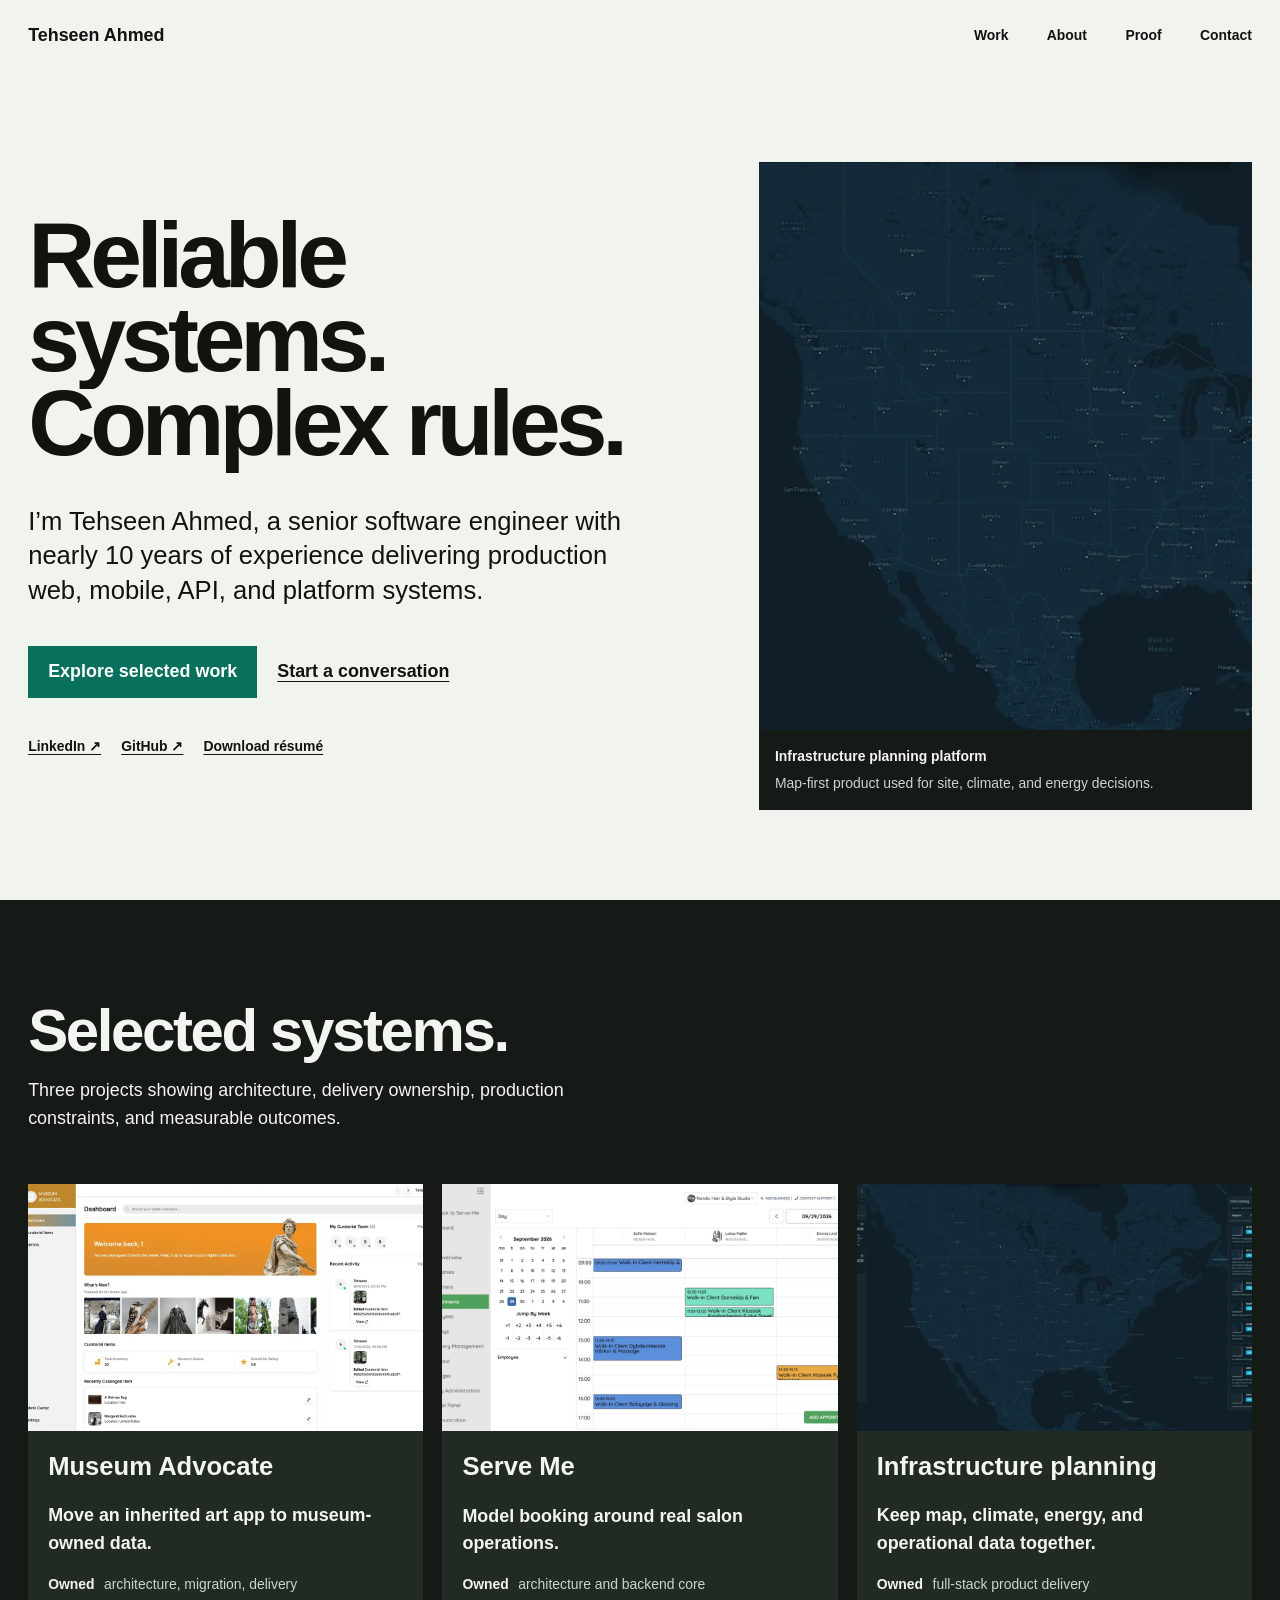
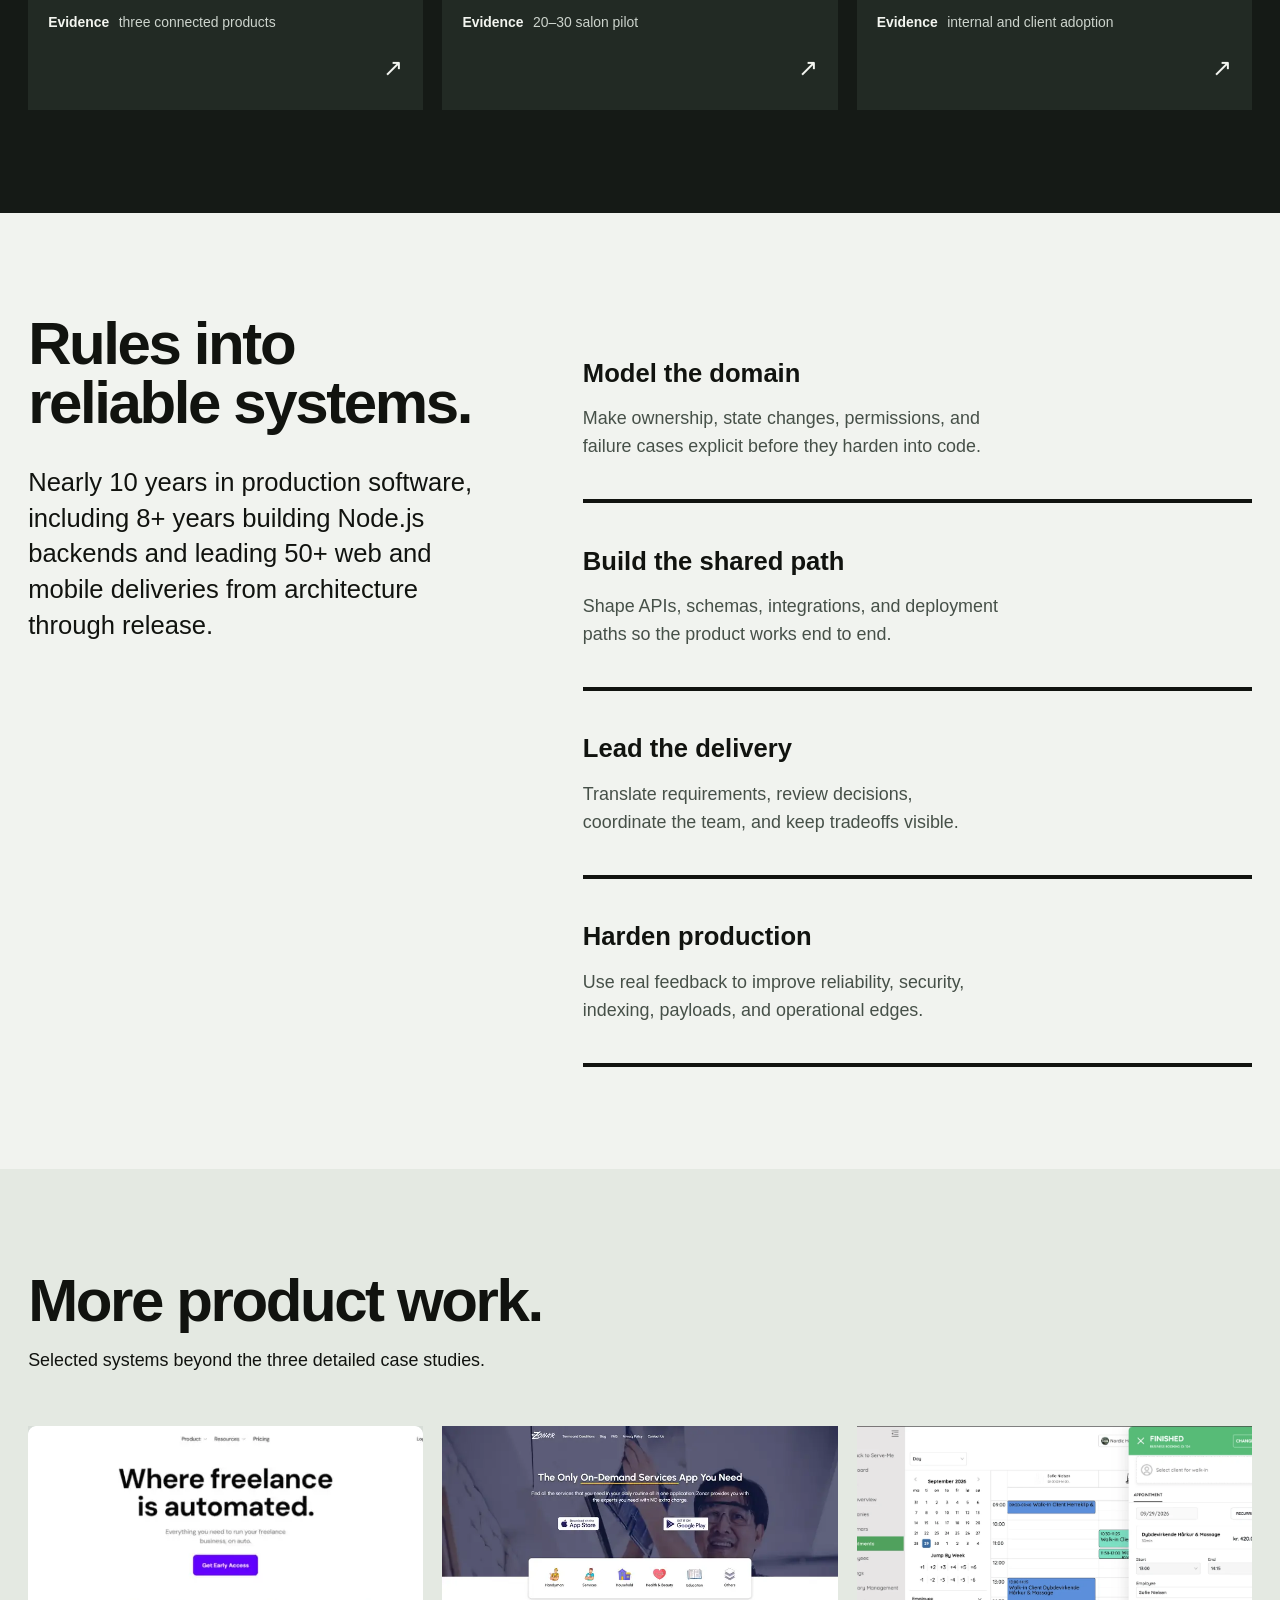
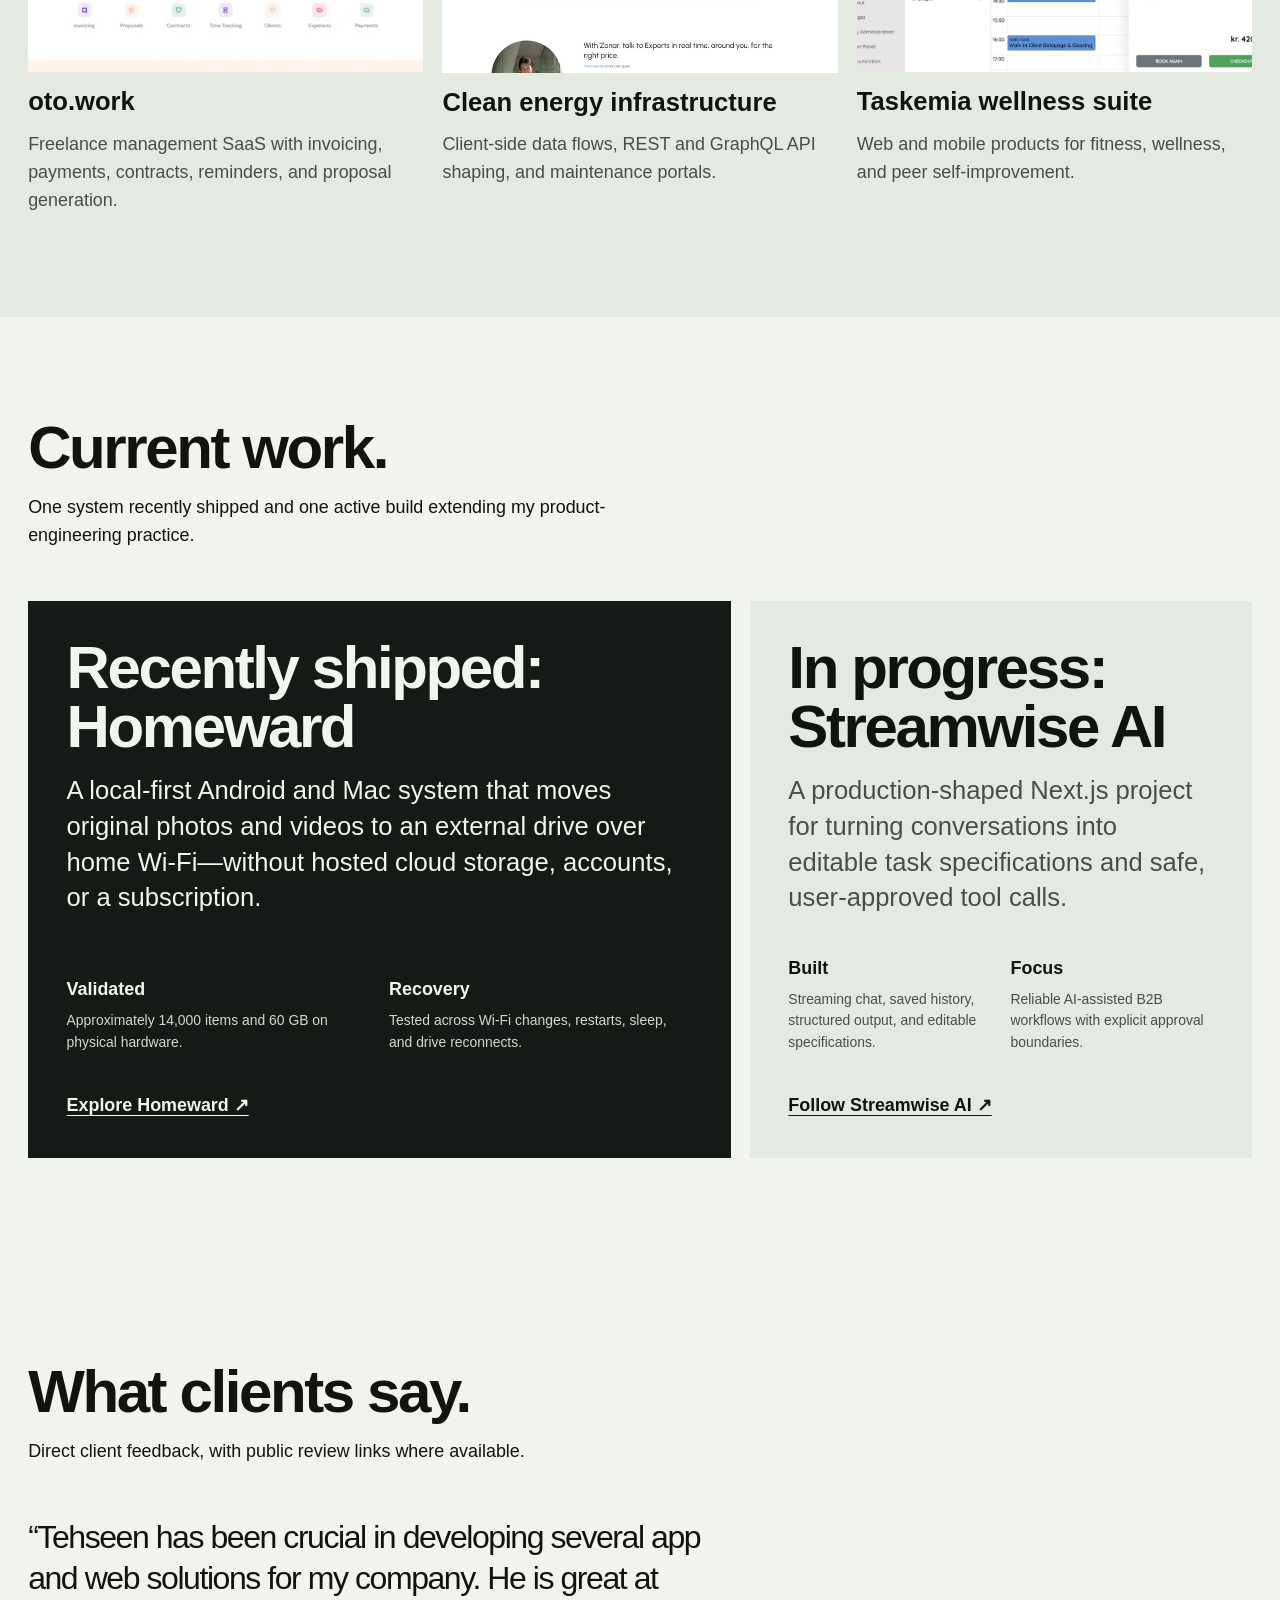
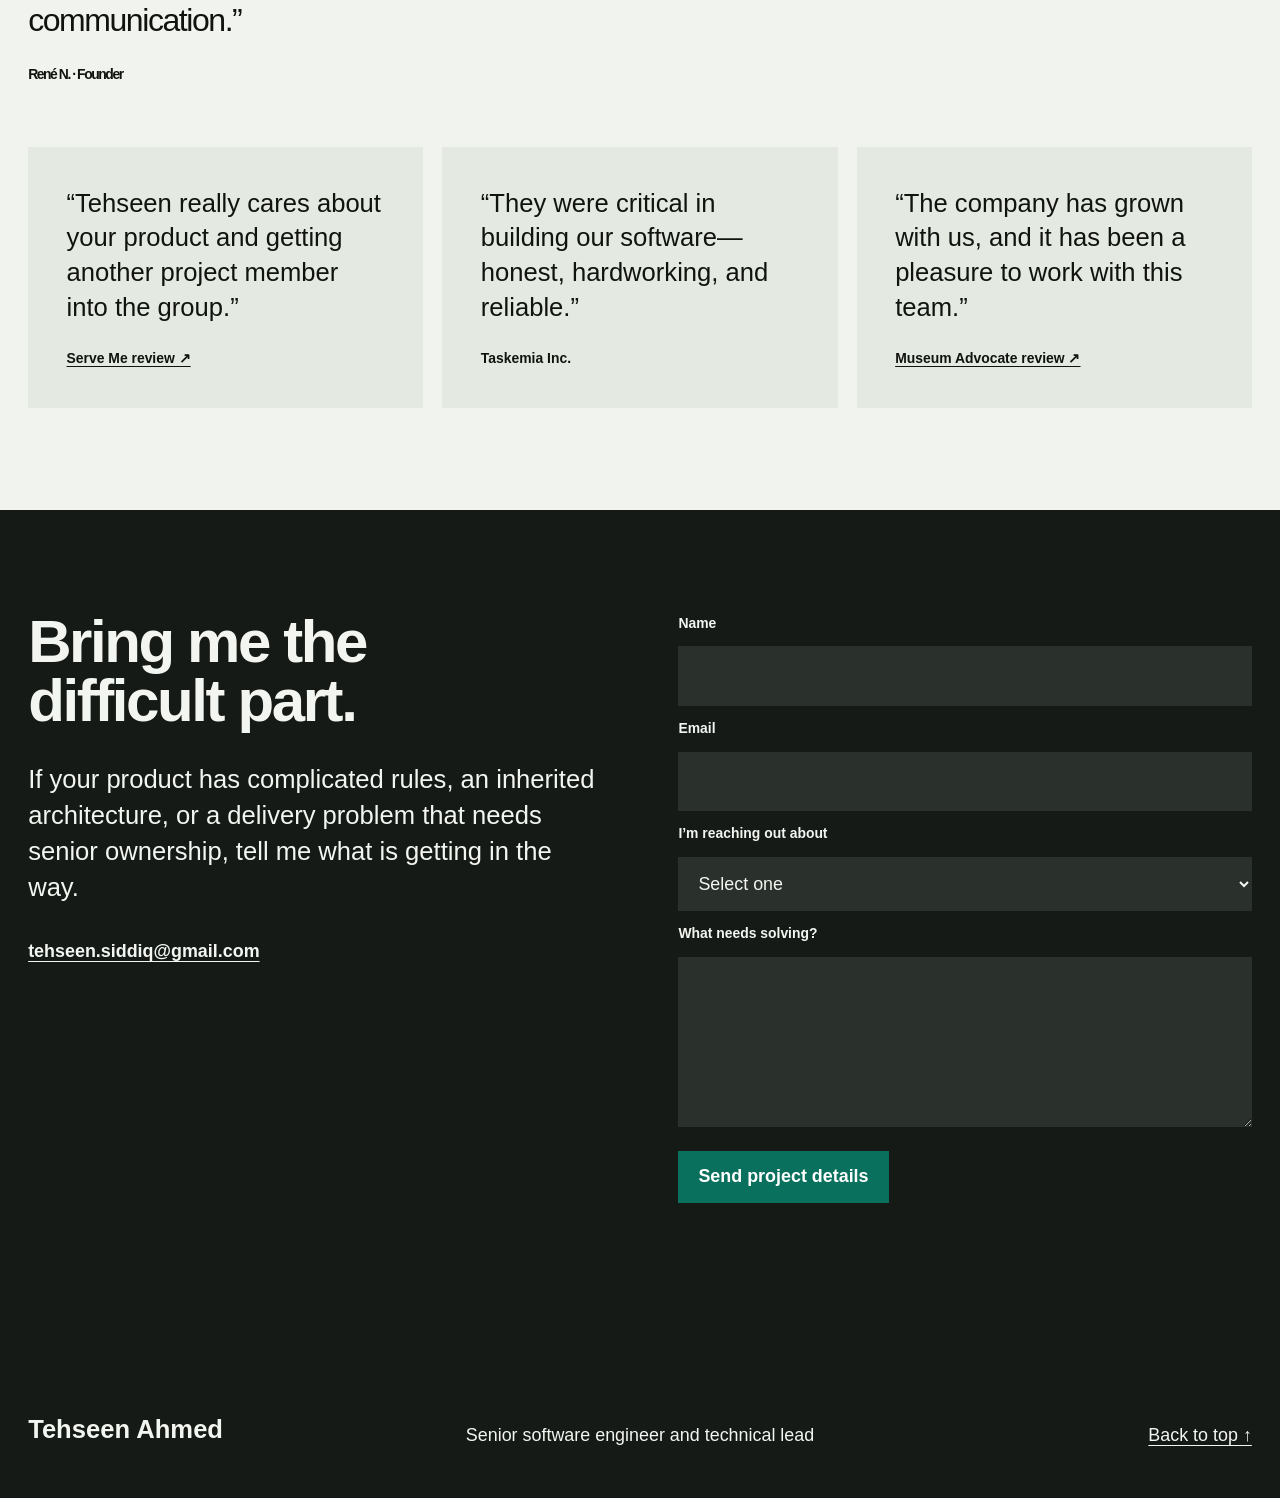
==== index.html @ 83998875 "Refine portfolio content and project flows Redesign the homepage and case studies around stable proj" ====
<!doctype html>
<html lang="en">
  <head>
    <meta charset="utf-8" />
    <meta name="viewport" content="width=device-width,initial-scale=1" />
    <title>Tehseen Ahmed | Senior Software Engineer</title>
    <meta
      name="description"
      content="Senior software engineer and technical lead for complex web, mobile, API, and platform systems."
    />
    <link rel="canonical" href="https://tehseenahmed.me/" />
    <meta name="theme-color" content="#f1f3ef" />
    <meta property="og:type" content="website" />
    <meta
      property="og:title"
      content="Tehseen Ahmed | Senior Software Engineer"
    />
    <meta
      property="og:description"
      content="Senior software engineer and technical lead for complex product systems."
    />
    <meta property="og:url" content="https://tehseenahmed.me/" />
    <meta
      property="og:image"
      content="https://tehseenahmed.me/assets/social-cover.png"
    />
    <meta name="twitter:card" content="summary_large_image" />
    <meta
      name="twitter:image"
      content="https://tehseenahmed.me/assets/social-cover.png"
    />
    <link rel="icon" href="./assets/favicon.svg" type="image/svg+xml" />
    <link rel="alternate icon" href="./assets/favicon.png" type="image/png" />
    <link rel="apple-touch-icon" href="./assets/favicon.png" />
    <link rel="stylesheet" href="./styles.css" />
    <script>
      document.documentElement.classList.add("js");
    </script>
    <script
      async
      src="https://www.googletagmanager.com/gtag/js?id=G-CPH3MHS4ET"
    ></script>
    <script>
      window.dataLayer = window.dataLayer || [];
      function gtag() {
        dataLayer.push(arguments);
      }
      gtag("js", new Date());
      gtag("config", "G-CPH3MHS4ET");
    </script>
  </head>
  <body>
    <a class="skip-link" href="#work">Skip to selected work</a>
    <header class="site-header">
      <a class="brand" href="#top" aria-label="Tehseen Ahmed, home"
        >Tehseen Ahmed</a
      >
      <nav class="nav-links" aria-label="Primary navigation">
        <a href="#work">Work</a><a href="#about">About</a
        ><a href="#proof">Proof</a><a href="#contact">Contact</a>
      </nav>
    </header>
    <main id="top">
      <section class="hero" aria-labelledby="hero-title">
        <div class="hero-copy">
          <h1 id="hero-title">
            <span class="line"
              ><span data-line style="--i: 0">Reliable systems.</span></span
            ><span class="line"
              ><span data-line style="--i: 1">Complex rules.</span></span
            >
          </h1>
          <p class="hero-subcopy" data-load style="--d: 420ms">
            I’m Tehseen Ahmed, a senior software engineer with nearly 10 years
            of experience delivering production web, mobile, API, and platform
            systems.
          </p>
          <div class="hero-actions" data-load style="--d: 500ms">
            <a class="button primary" href="#work">Explore selected work</a
            ><a
              class="text-action"
              href="mailto:tehseen.siddiq@gmail.com?subject=Portfolio%20inquiry"
              >Start a conversation</a
            >
          </div>
          <div
            class="profile-links"
            data-load
            style="--d: 560ms"
            aria-label="Professional profiles"
          >
            <a
              href="https://www.linkedin.com/in/tehseensiddiq/"
              target="_blank"
              rel="noreferrer"
              >LinkedIn ↗</a
            ><a
              href="https://github.com/ahmedtehseen"
              target="_blank"
              rel="noreferrer"
              >GitHub ↗</a
            ><a href="./assets/Tehseen_Ahmed_Resume.pdf" download
              >Download résumé</a
            >
          </div>
        </div>
        <figure class="hero-proof" data-load style="--d: 180ms">
          <img
            src="./assets/optimized/infrastructure-planning-platform-card.webp"
            alt="Infrastructure planning workspace showing a map and analytical controls"
            width="1260"
            height="722"
            fetchpriority="high"
          />
          <figcaption>
            <strong>Infrastructure planning platform</strong
            ><span
              >Map-first product used for site, climate, and energy
              decisions.</span
            >
          </figcaption>
        </figure>
      </section>

      <section class="work" id="work" aria-labelledby="work-title">
        <header class="section-heading" data-reveal>
          <h2 id="work-title">Selected systems.</h2>
          <p>
            Three projects showing architecture, delivery ownership, production
            constraints, and measurable outcomes.
          </p>
        </header>
        <div class="project-index" aria-label="Selected project index">
          <a
            class="project-row"
            href="./work/museum-advocate/"
            data-preview="museum"
            data-reveal
            ><img src="./assets/optimized/museum-dashboard-card.webp" alt="Museum Advocate collection dashboard" width="1260" height="722" loading="lazy"
            ><span class="project-name">Museum Advocate</span
            ><span class="project-problem"
              >Move an inherited art app to museum-owned data.</span
            ><span class="project-result"
              ><strong>Owned</strong> architecture, migration, delivery</span
            ><span class="project-result"
              ><strong>Evidence</strong> three connected products</span
            ><span class="project-arrow" aria-hidden="true">↗</span></a
          >
          <a
            class="project-row"
            href="./work/serve-me/"
            data-preview="serve"
            data-reveal
            ><img src="./assets/optimized/serve-appointments-card.webp" alt="Serve Me appointment calendar" width="1260" height="680" loading="lazy"
            ><span class="project-name">Serve Me</span
            ><span class="project-problem"
              >Model booking around real salon operations.</span
            ><span class="project-result"
              ><strong>Owned</strong> architecture and backend core</span
            ><span class="project-result"
              ><strong>Evidence</strong> 20–30 salon pilot</span
            ><span class="project-arrow" aria-hidden="true">↗</span></a
          >
          <a
            class="project-row"
            href="./work/infrastructure-planning-platform/"
            data-preview="infrastructure"
            data-reveal
            ><img src="./assets/optimized/infrastructure-planning-platform-card.webp" alt="Infrastructure planning map workspace" width="1260" height="722" loading="lazy"
            ><span class="project-name">Infrastructure planning</span
            ><span class="project-problem"
              >Keep map, climate, energy, and operational data together.</span
            ><span class="project-result"
              ><strong>Owned</strong> full-stack product delivery</span
            ><span class="project-result"
              ><strong>Evidence</strong> internal and client adoption</span
            ><span class="project-arrow" aria-hidden="true">↗</span></a
          >
        </div>
        <div class="project-preview" data-reveal aria-live="polite">
          <figure class="preview-frame is-active" data-project-image="museum">
            <img
              src="./assets/optimized/museum-dashboard-card.webp"
              alt="Museum Advocate collection dashboard"
              width="1260"
              height="722"
              loading="lazy"
            />
            <figcaption>
              Museum teams manage collection data in the shared platform.
            </figcaption>
          </figure>
          <figure class="preview-frame" data-project-image="serve">
            <img
              src="./assets/optimized/serve-appointments-card.webp"
              alt="Serve Me appointment calendar"
              width="1260"
              height="680"
              loading="lazy"
            />
            <figcaption>
              Availability follows staffing, service, and booking constraints.
            </figcaption>
          </figure>
          <figure class="preview-frame" data-project-image="infrastructure">
            <img
              src="./assets/optimized/infrastructure-planning-platform-card.webp"
              alt="Infrastructure planning map workspace"
              width="1260"
              height="722"
              loading="lazy"
            />
            <figcaption>
              Geography stays visible while teams move into detailed site
              analysis.
            </figcaption>
          </figure>
        </div>
      </section>

      <section class="about" id="about" aria-labelledby="about-title">
        <div class="about-heading" data-reveal>
          <h2 id="about-title">Rules into reliable systems.</h2>
          <p>
            Nearly 10 years in production software, including 8+ years building
            Node.js backends and leading 50+ web and mobile deliveries from
            architecture through release.
          </p>
        </div>
        <dl class="practice-list">
          <div data-reveal>
            <dt>Model the domain</dt>
            <dd>
              Make ownership, state changes, permissions, and failure cases
              explicit before they harden into code.
            </dd>
          </div>
          <div data-reveal>
            <dt>Build the shared path</dt>
            <dd>
              Shape APIs, schemas, integrations, and deployment paths so the
              product works end to end.
            </dd>
          </div>
          <div data-reveal>
            <dt>Lead the delivery</dt>
            <dd>
              Translate requirements, review decisions, coordinate the team, and
              keep tradeoffs visible.
            </dd>
          </div>
          <div data-reveal>
            <dt>Harden production</dt>
            <dd>
              Use real feedback to improve reliability, security, indexing,
              payloads, and operational edges.
            </dd>
          </div>
        </dl>
      </section>

      <section class="additional-work" aria-labelledby="additional-title">
        <header class="section-heading" data-reveal>
          <h2 id="additional-title">More product work.</h2>
          <p>Selected systems beyond the three detailed case studies.</p>
        </header>
        <div class="additional-grid">
          <article data-reveal>
            <img
              src="./assets/optimized/oto-work-card.webp"
              alt="oto.work freelance management product"
              width="1260"
              height="722"
              loading="lazy"
            />
            <h3>oto.work</h3>
            <p>
              Freelance management SaaS with invoicing, payments, contracts,
              reminders, and proposal generation.
            </p>
          </article>
          <article data-reveal>
            <img
              src="./assets/optimized/zonar-card.webp"
              alt="Clean energy infrastructure product interface"
              width="1260"
              height="722"
              loading="lazy"
            />
            <h3>Clean energy infrastructure</h3>
            <p>
              Client-side data flows, REST and GraphQL API shaping, and
              maintenance portals.
            </p>
          </article>
          <article data-reveal>
            <img
              src="./assets/optimized/serve-edit-appointment-card.webp"
              alt="Product workflow interface"
              width="1260"
              height="722"
              loading="lazy"
            />
            <h3>Taskemia wellness suite</h3>
            <p>
              Web and mobile products for fitness, wellness, and peer
              self-improvement.
            </p>
          </article>
        </div>
      </section>

      <section class="current-work" aria-labelledby="current-work-title">
        <header class="section-heading">
          <h2 id="current-work-title">Current work.</h2>
          <p>One system recently shipped and one active build extending my product-engineering practice.</p>
        </header>
        <div class="current-work-grid">
          <article class="current-shipped">
            <div>
              <h3>Recently shipped: Homeward</h3>
              <p>
                A local-first Android and Mac system that moves original photos
                and videos to an external drive over home Wi-Fi—without hosted
                cloud storage, accounts, or a subscription.
              </p>
            </div>
            <dl>
              <div><dt>Validated</dt><dd>Approximately 14,000 items and 60 GB on physical hardware.</dd></div>
              <div><dt>Recovery</dt><dd>Tested across Wi-Fi changes, restarts, sleep, and drive reconnects.</dd></div>
            </dl>
            <a href="https://github.com/ahmedtehseen/homeward" target="_blank" rel="noreferrer">Explore Homeward ↗</a>
          </article>
          <article class="current-building">
            <div>
              <h3>In progress: Streamwise AI</h3>
              <p>
                A production-shaped Next.js project for turning conversations
                into editable task specifications and safe, user-approved tool calls.
              </p>
            </div>
            <dl>
              <div><dt>Built</dt><dd>Streaming chat, saved history, structured output, and editable specifications.</dd></div>
              <div><dt>Focus</dt><dd>Reliable AI-assisted B2B workflows with explicit approval boundaries.</dd></div>
            </dl>
            <a href="https://github.com/ahmedtehseen/streamwise-ai" target="_blank" rel="noreferrer">Follow Streamwise AI ↗</a>
          </article>
        </div>
      </section>

      <section class="proof" id="proof" aria-labelledby="proof-title">
        <header class="section-heading" data-reveal>
          <h2 id="proof-title">What clients say.</h2>
          <p>
            Direct client feedback, with public review links where available.
          </p>
        </header>
        <blockquote class="feature-quote" data-reveal>
          <p>
            “Tehseen has been crucial in developing several app and web
            solutions for my company. He is great at communication.”
          </p>
          <footer>René N. · Founder</footer>
        </blockquote>
        <div class="quote-row">
          <blockquote data-reveal>
            <p>
              “Tehseen really cares about your product and getting another
              project member into the group.”
            </p>
            <footer>
              <a
                href="https://clutch.co/go-to-review/c6ddd459-ff09-42af-9f20-aa10f56d3f96/304413"
                target="_blank"
                rel="noreferrer"
                >Serve Me review ↗</a
              >
            </footer>
          </blockquote>
          <blockquote data-reveal>
            <p>
              “They were critical in building our software—honest, hardworking,
              and reliable.”
            </p>
            <footer>Taskemia Inc.</footer>
          </blockquote>
          <blockquote data-reveal>
            <p>
              “The company has grown with us, and it has been a pleasure to work
              with this team.”
            </p>
            <footer>
              <a
                href="https://clutch.co/go-to-review/c6ddd459-ff09-42af-9f20-aa10f56d3f96/304413"
                target="_blank"
                rel="noreferrer"
                >Museum Advocate review ↗</a
              >
            </footer>
          </blockquote>
        </div>
      </section>

      <section class="contact" id="contact" aria-labelledby="contact-title">
        <div class="contact-copy" data-reveal>
          <h2 id="contact-title">Bring me the difficult part.</h2>
          <p>
            If your product has complicated rules, an inherited architecture, or
            a delivery problem that needs senior ownership, tell me what is
            getting in the way.
          </p>
          <a class="contact-email" href="mailto:tehseen.siddiq@gmail.com"
            >tehseen.siddiq@gmail.com</a
          >
        </div>
        <form
          class="contact-form"
          name="contact"
          method="POST"
          action="/thank-you"
          data-netlify="true"
          netlify-honeypot="bot-field"
          data-reveal
        >
          <input type="hidden" name="form-name" value="contact" />
          <input type="hidden" name="subject" value="New portfolio contact" />
          <p class="hidden-field" aria-hidden="true">
            <label>Leave this empty <input name="bot-field" tabindex="-1" autocomplete="off" /></label>
          </p>
          <label for="name">Name</label
          ><input id="name" name="name" autocomplete="name" required /><label
            for="email"
            >Email</label
          ><input
            id="email"
            name="email"
            type="email"
            autocomplete="email"
            required
          /><label for="intent">I’m reaching out about</label
          ><select id="intent" name="intent" required>
            <option value="" selected disabled>Select one</option>
            <option value="client-project">A client project</option>
            <option value="full-time-role">A full-time role</option>
            <option value="conversation">A conversation</option>
            <option value="other">Something else</option>
          </select><label for="message">What needs solving?</label
          ><textarea id="message" name="message" rows="5" required></textarea
          ><button class="button primary" type="submit">
            Send project details
          </button>
        </form>
      </section>
    </main>
    <footer class="site-footer">
      <strong>Tehseen Ahmed</strong
      ><span>Senior software engineer and technical lead</span
      ><a href="#top">Back to top ↑</a>
    </footer>
    <script src="./script.js"></script>
  </body>
</html>
---- styles.css ----
:root {
  color-scheme: light;
  --bg: #f1f3ef;
  --surface: #e4e9e2;
  --ink: #11130f;
  --muted: #465048;
  --accent: #08705c;
  --accent-ink: #fff;
  --dark: #151a16;
  --dark-ink: #f3f5f0;
  --margin: clamp(1rem, 2.2vw, 2rem);
  --gutter: clamp(0.8rem, 1.5vw, 1.5rem);
  --small: clamp(0.8125rem, 0.79rem + 0.1vw, 0.875rem);
  --body: clamp(1rem, 0.96rem + 0.2vw, 1.125rem);
  --lead: clamp(1.25rem, 1.12rem + 0.6vw, 1.625rem);
  --head: clamp(2rem, 1.35rem + 3vw, 4rem);
  --display: clamp(2.9rem, 1.65rem + 5.2vw, 6rem);
  --ease-out: cubic-bezier(0.22, 1, 0.36, 1);
  --ease-expo: cubic-bezier(0.16, 1, 0.3, 1);
  --ease-in-out: cubic-bezier(0.76, 0, 0.24, 1);
}
* {
  box-sizing: border-box;
}
html {
  scroll-behavior: smooth;
  overflow-x: clip;
}
[id] {
  scroll-margin-top: 6rem;
}
body {
  margin: 0;
  background: var(--bg);
  color: var(--ink);
  font-family: "Avenir Next", "Helvetica Neue", Helvetica, sans-serif;
  font-size: var(--body);
  line-height: 1.55;
  text-rendering: optimizeLegibility;
  overflow-x: clip;
}
::selection {
  background: var(--accent);
  color: var(--accent-ink);
}
a {
  color: inherit;
  text-decoration-thickness: 0.08em;
  text-underline-offset: 0.2em;
}
img {
  display: block;
  width: 100%;
  height: auto;
}
button,
input,
select,
textarea {
  font: inherit;
}
button {
  cursor: pointer;
}
p {
  max-width: 62ch;
}
h1,
h2,
h3,
p,
figure,
blockquote,
dl,
dd {
  margin: 0;
}
h1,
h2,
h3 {
  text-wrap: balance;
}
:focus-visible {
  outline: 3px solid var(--accent);
  outline-offset: 4px;
}
.skip-link {
  position: fixed;
  z-index: 50;
  top: 0.75rem;
  left: 0.75rem;
  padding: 0.75rem 1rem;
  background: var(--ink);
  color: #fff;
  translate: 0 -150%;
}
.skip-link:focus {
  translate: 0;
}
.site-header {
  position: sticky;
  z-index: 20;
  top: 0;
  display: flex;
  align-items: center;
  justify-content: space-between;
  min-height: 4.5rem;
  padding-inline: var(--margin);
  background: color-mix(in srgb, var(--bg) 94%, transparent);
  backdrop-filter: blur(12px);
}
.brand {
  font-weight: 800;
  text-decoration: none;
}
.nav-links {
  display: flex;
  gap: clamp(1rem, 3vw, 2.5rem);
}
.nav-links a {
  font-size: var(--small);
  font-weight: 700;
  text-decoration-color: transparent;
}
.nav-links a:hover {
  text-decoration-color: currentColor;
}
main > section {
  padding-inline: var(--margin);
}
.hero {
  min-height: calc(100svh - 4.5rem);
  display: grid;
  grid-template-columns: minmax(0, 1.15fr) minmax(22rem, 0.85fr);
  gap: clamp(2rem, 5vw, 6rem);
  align-items: center;
  padding-block: clamp(3rem, 7vw, 7rem);
}
.hero-copy {
  display: grid;
  align-content: center;
  gap: clamp(1.5rem, 3vw, 2.5rem);
}
.hero h1 {
  max-width: 14ch;
  font-size: var(--display);
  line-height: 0.9;
  letter-spacing: -0.055em;
}
.line {
  display: block;
  overflow: clip;
  padding-bottom: 0.08em;
  margin-bottom: -0.08em;
}
.line [data-line] {
  display: block;
}
.hero-subcopy {
  max-width: 44ch;
  color: var(--ink);
  font-size: var(--lead);
  line-height: 1.35;
}
.hero-actions {
  display: flex;
  align-items: center;
  flex-wrap: wrap;
  gap: 1.25rem;
}
.button {
  min-height: 3.25rem;
  display: inline-flex;
  align-items: center;
  justify-content: center;
  padding: 0.75rem 1.25rem;
  border: 0;
  border-radius: 0;
  font-weight: 800;
  text-decoration: none;
  transition:
    transform 140ms var(--ease-out),
    background-color 180ms ease;
}
.button:active {
  transform: scale(0.97);
}
.button.primary {
  background: var(--accent);
  color: var(--accent-ink);
}
.button.primary:hover {
  background: #045443;
}
.text-action {
  font-weight: 800;
}
.profile-links {
  display: flex;
  flex-wrap: wrap;
  gap: 1.25rem;
  font-size: var(--small);
}
.profile-links a {
  font-weight: 700;
}
.hero-proof {
  align-self: stretch;
  display: grid;
  grid-template-rows: 1fr auto;
  background: var(--dark);
  color: var(--dark-ink);
  overflow: clip;
}
.hero-proof img {
  height: 100%;
  min-height: 60vh;
  object-fit: cover;
  object-position: 32% center;
}
.hero-proof figcaption {
  display: grid;
  gap: 0.3rem;
  padding: 1rem;
  font-size: var(--small);
}
.hero-proof figcaption span {
  color: #cdd4cd;
}
.work {
  padding-block: clamp(4rem, 8vw, 7rem);
  background: var(--dark);
  color: var(--dark-ink);
}
.section-heading {
  display: grid;
  grid-template-columns: 1fr;
  gap: 1rem;
  align-items: start;
  margin-bottom: clamp(2rem, 4vw, 3.5rem);
}
.section-heading h2,
.about h2,
.contact h2 {
  max-width: 18ch;
  font-size: var(--head);
  line-height: 0.98;
  letter-spacing: -0.04em;
}
.project-index {
  display: grid;
  grid-template-columns: repeat(3, minmax(0, 1fr));
  gap: var(--gutter);
}
.project-row {
  display: grid;
  grid-template-rows: auto auto auto 1fr auto;
  gap: 1rem;
  align-content: start;
  padding: 0 0 1.5rem;
  background: #222a24;
  text-decoration: none;
  transition: color 180ms ease;
}
.project-row:hover,
.project-row:focus-visible {
  color: #7fe0c7;
}
.project-row img {
  aspect-ratio: 16 / 10;
  object-fit: cover;
  object-position: top;
}
.project-row > span {
  margin-inline: 1.25rem;
}
.project-name {
  font-size: var(--lead);
  font-weight: 800;
}
.project-problem {
  font-weight: 700;
}
.project-result {
  font-size: var(--small);
  color: #cdd4cd;
}
.project-result strong {
  display: inline;
  margin-right: 0.35rem;
  color: var(--dark-ink);
}
.project-arrow {
  font-size: 1.5rem;
  justify-self: end;
}
.project-preview {
  display: none;
}
.preview-frame {
  position: absolute;
  inset: 0;
  display: grid;
  grid-template-rows: 1fr auto;
  opacity: 0;
  pointer-events: none;
  transition: opacity 420ms ease;
}
.preview-frame.is-active {
  opacity: 1;
}
.preview-frame img {
  height: 100%;
  object-fit: cover;
  object-position: top center;
}
.preview-frame figcaption {
  padding: 1rem;
  font-size: var(--small);
  background: var(--dark-ink);
  color: var(--ink);
}
.about {
  display: grid;
  grid-template-columns: minmax(0, 5fr) minmax(0, 7fr);
  gap: clamp(2.5rem, 6vw, 6rem);
  padding-block: clamp(4rem, 8vw, 7rem);
}
.about-heading {
  position: static;
  align-self: start;
  display: grid;
  gap: 2rem;
}
.about-heading p {
  font-size: var(--lead);
  line-height: 1.4;
}
.practice-list {
  display: grid;
}
.practice-list > div {
  padding-block: clamp(1.5rem, 3vw, 2.5rem);
  border-bottom: 4px solid var(--ink);
}
.practice-list dt {
  font-size: var(--lead);
  font-weight: 800;
}
.practice-list dd {
  max-width: 42ch;
  margin-top: 0.75rem;
  color: var(--muted);
}
.additional-work {
  padding-block: clamp(4rem, 8vw, 7rem);
  background: var(--surface);
}
.additional-grid {
  display: grid;
  grid-template-columns: repeat(3, minmax(0, 1fr));
  gap: var(--gutter);
  align-items: stretch;
}
.additional-grid article {
  display: grid;
  grid-template-rows: auto auto 1fr;
  gap: 1rem;
}
.additional-grid img {
  aspect-ratio: 16/10;
  object-fit: cover;
  object-position: top;
  background: #d7ddd7;
}
.additional-grid h3 {
  font-size: var(--lead);
  line-height: 1.05;
}
.additional-grid p {
  color: var(--muted);
}
.current-work {
  padding-block: clamp(4rem, 8vw, 7rem);
}
.current-work-grid {
  display: grid;
  grid-template-columns: minmax(0, 7fr) minmax(20rem, 5fr);
  gap: var(--gutter);
  align-items: stretch;
}
.current-work-grid article {
  display: grid;
  grid-template-rows: 1fr auto auto;
  gap: clamp(1.5rem, 3vw, 2.5rem);
  padding: clamp(1.5rem, 3vw, 3rem);
}
.current-work-grid h3 {
  max-width: 20ch;
  margin-bottom: 1rem;
  font-size: var(--head);
  line-height: 0.98;
  letter-spacing: -0.04em;
}
.current-work-grid p {
  max-width: 55ch;
  font-size: var(--lead);
  line-height: 1.4;
}
.current-work-grid dl {
  display: grid;
  grid-template-columns: repeat(2, minmax(0, 1fr));
  gap: var(--gutter);
}
.current-work-grid dt {
  margin-bottom: 0.4rem;
  font-weight: 800;
}
.current-work-grid dd {
  color: inherit;
  font-size: var(--small);
}
.current-work-grid a {
  justify-self: start;
  font-weight: 800;
}
.current-shipped {
  background: var(--dark);
  color: var(--dark-ink);
}
.current-shipped dd {
  color: #d2d9d2;
}
.current-building {
  background: var(--surface);
}
.current-building p,
.current-building dd {
  color: var(--muted);
}
.proof {
  padding-block: clamp(4rem, 8vw, 7rem);
}
.feature-quote {
  max-width: 38ch;
  margin-left: 0;
  font-size: clamp(1.5rem, 2.5vw, 2.25rem);
  line-height: 1.3;
  letter-spacing: -0.045em;
}
blockquote footer {
  margin-top: 1.5rem;
  font-size: var(--small);
  font-weight: 800;
}
.quote-row {
  display: grid;
  grid-template-columns: repeat(3, 1fr);
  gap: var(--gutter);
  margin-top: clamp(2.5rem, 5vw, 4rem);
}
.quote-row blockquote {
  padding: clamp(1.5rem, 3vw, 3rem);
  background: var(--surface);
}
.quote-row p {
  font-size: var(--lead);
  line-height: 1.35;
}
.contact {
  display: grid;
  grid-template-columns: 1fr 1fr;
  gap: clamp(3rem, 6vw, 6rem);
  padding-block: clamp(4rem, 8vw, 7rem);
  background: var(--dark);
  color: var(--dark-ink);
}
.contact-copy {
  display: grid;
  align-content: start;
  gap: 2rem;
}
.contact-copy p {
  font-size: var(--lead);
  line-height: 1.4;
}
.contact-email {
  font-weight: 800;
  overflow-wrap: anywhere;
}
.contact-form {
  display: grid;
  gap: 0.75rem;
}
.contact-form label {
  font-size: var(--small);
  font-weight: 800;
}
.contact-form input,
.contact-form select,
.contact-form textarea {
  width: 100%;
  border: 0;
  border-radius: 0;
  padding: 1rem;
  background: #2a312c;
  color: var(--dark-ink);
}
.contact-form input:focus-visible,
.contact-form select:focus-visible,
.contact-form textarea:focus-visible {
  outline-color: #7fe0c7;
}
.contact-form .button {
  justify-self: start;
  margin-top: 0.75rem;
}
.hidden-field {
  display: none;
}
.thank-you-body {
  min-height: 100svh;
  display: grid;
  place-items: center;
  padding: var(--margin);
}
.thank-you-page {
  width: min(100%, 42rem);
  display: grid;
  gap: 1.5rem;
  padding: clamp(2rem, 6vw, 5rem);
  background: var(--surface);
}
.thank-you-page h1 {
  max-width: 12ch;
  font-size: var(--head);
  line-height: 0.98;
  letter-spacing: -0.035em;
}
.thank-you-status {
  font-size: var(--small);
  font-weight: 800;
}
.thank-you-page .button {
  justify-self: start;
  margin-top: 0.5rem;
}
.site-footer {
  min-height: 12rem;
  display: grid;
  grid-template-columns: 1fr auto 1fr;
  gap: 2rem;
  align-items: end;
  padding: 3rem var(--margin);
  background: var(--dark);
  color: var(--dark-ink);
}
.site-footer > span {
  justify-self: center;
  text-align: center;
}
.site-footer > a {
  justify-self: end;
}
.site-footer strong {
  font-size: var(--lead);
}
@media (prefers-reduced-motion: no-preference) {
  .js .hero [data-line] {
    transform: translateY(105%);
    animation: line-up 850ms var(--ease-expo) forwards;
    animation-delay: calc(80ms + var(--i) * 100ms);
  }
  .js .hero [data-load] {
    opacity: 0;
    transform: translateY(12px);
    animation: load-rise 560ms var(--ease-out) forwards;
    animation-delay: var(--d);
  }
  .js [data-reveal] {
    opacity: 0;
    transform: translateY(24px);
    transition:
      opacity 700ms var(--ease-out),
      transform 850ms var(--ease-expo),
      clip-path 1100ms var(--ease-in-out);
  }
  .js [data-reveal].is-in {
    opacity: 1;
    transform: none;
  }
  .js .shutter {
    clip-path: inset(0 0 100% 0);
  }
  .js .shutter.is-in {
    clip-path: inset(0);
  }
  @keyframes line-up {
    to {
      transform: none;
    }
  }
  @keyframes load-rise {
    to {
      opacity: 1;
      transform: none;
    }
  }
}
@media (max-width: 900px) {
  .hero {
    grid-template-columns: 1fr;
  }
  .hero-proof img {
    min-height: 48vw;
  }
  .project-index {
    grid-template-columns: 1fr;
  }
  .about {
    grid-template-columns: 1fr;
  }
  .about-heading {
    position: static;
  }
  .additional-grid {
    grid-template-columns: 1fr 1fr;
  }
  .additional-grid article:first-child {
    grid-column: 1/-1;
  }
  .quote-row {
    grid-template-columns: 1fr;
  }
  .current-work-grid {
    grid-template-columns: 1fr;
  }
}
@media (max-width: 620px) {
  .site-header {
    min-height: 4rem;
  }
  .nav-links a:nth-child(2),
  .nav-links a:nth-child(3) {
    display: none;
  }
  .nav-links {
    gap: 1rem;
  }
  .hero {
    min-height: auto;
    padding-top: 4rem;
  }
  .hero h1 {
    font-size: clamp(2.35rem, 10.5vw, 3rem);
    max-width: 14ch;
  }
  .hero-proof {
    margin-inline: calc(var(--margin) * -1);
  }
  .hero-proof img {
    min-height: 72vw;
  }
  .section-heading {
    grid-template-columns: 1fr;
    align-items: start;
  }
  .project-preview {
    margin-inline: calc(var(--margin) * -1);
    min-height: 85vw;
  }
  .additional-grid {
    grid-template-columns: 1fr;
  }
  .additional-grid article:first-child {
    grid-column: auto;
  }
  .current-work-grid dl {
    grid-template-columns: 1fr;
  }
  .feature-quote {
    margin-left: 0;
  }
  .contact {
    grid-template-columns: 1fr;
  }
  .contact-form .button {
    width: 100%;
  }
  .thank-you-page .button {
    width: 100%;
  }
  .site-footer {
    grid-template-columns: 1fr;
  }
  .site-footer > span,
  .site-footer > a {
    justify-self: start;
    text-align: left;
  }
}
@media (prefers-reduced-motion: reduce) {
  html {
    scroll-behavior: auto;
  }
  *,
  *::before,
  *::after {
    animation-duration: 0.01ms !important;
    animation-iteration-count: 1 !important;
    transition-duration: 0.01ms !important;
  }
}
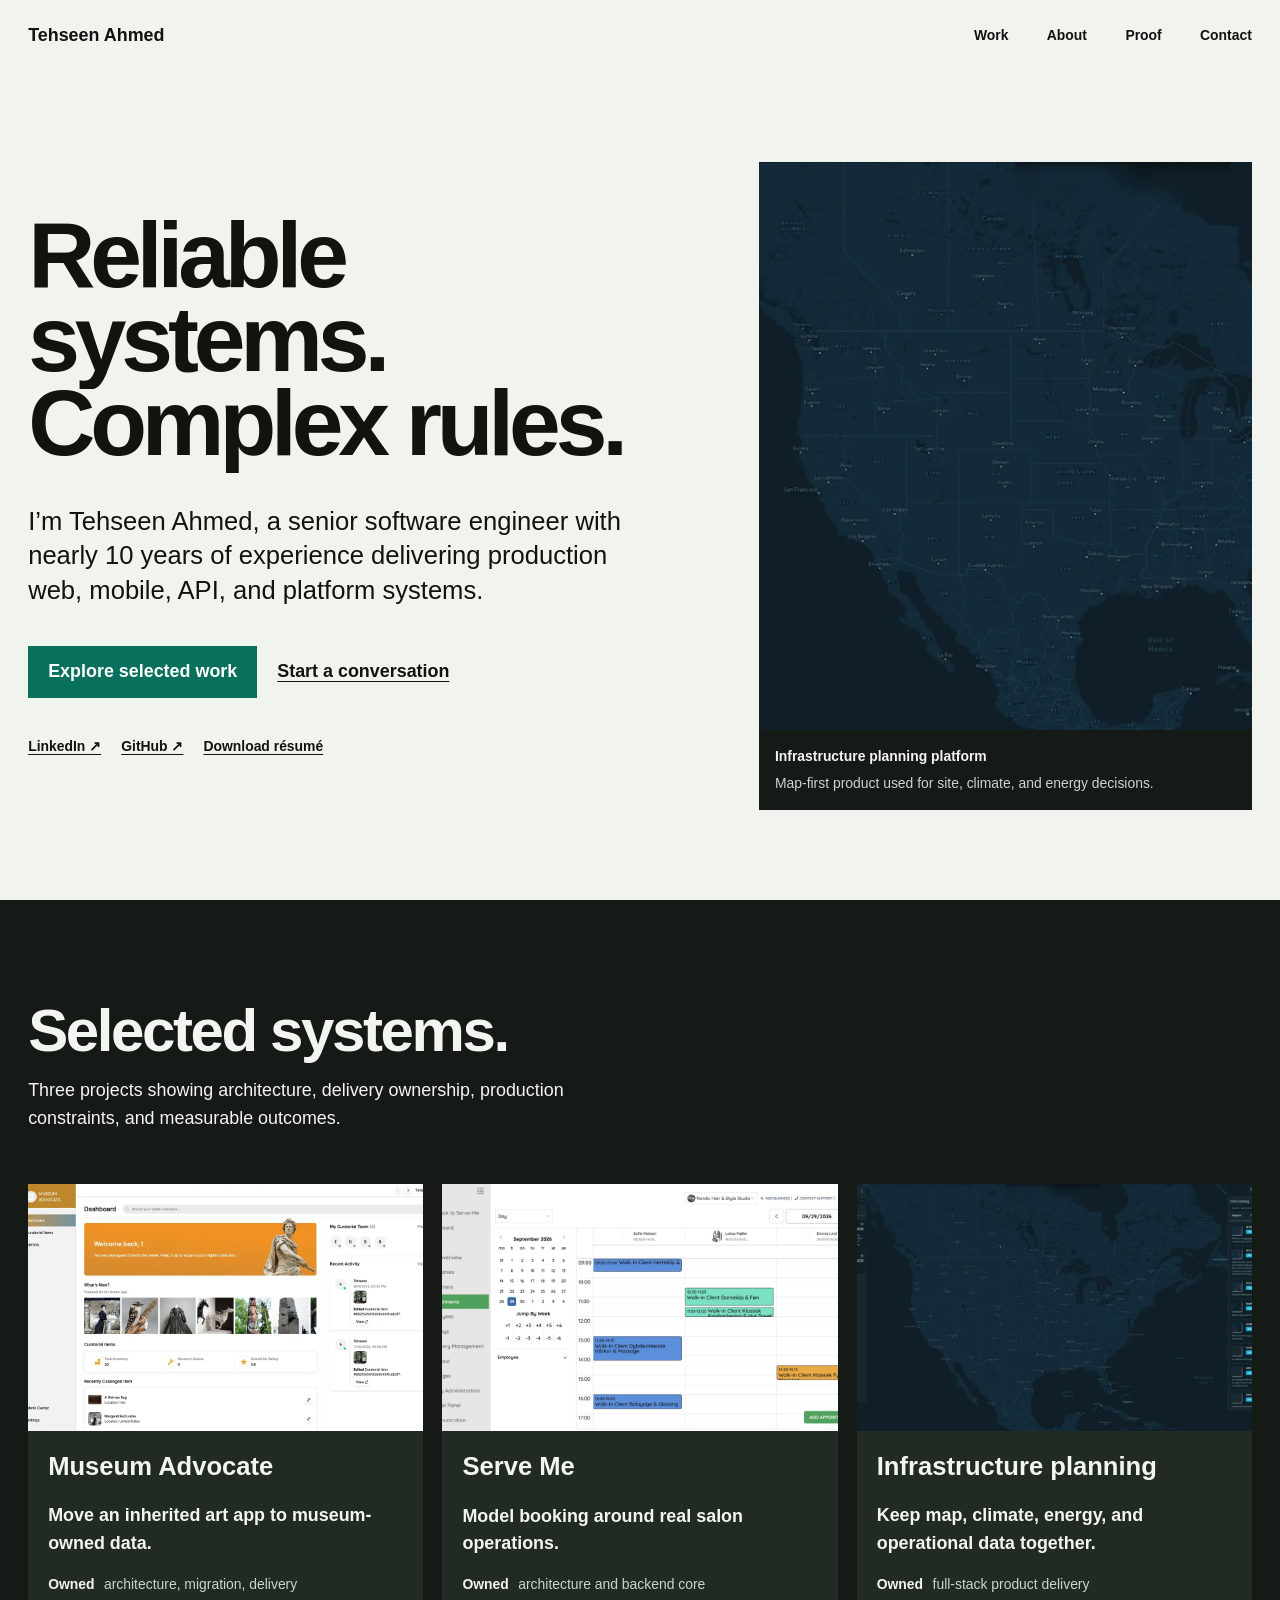
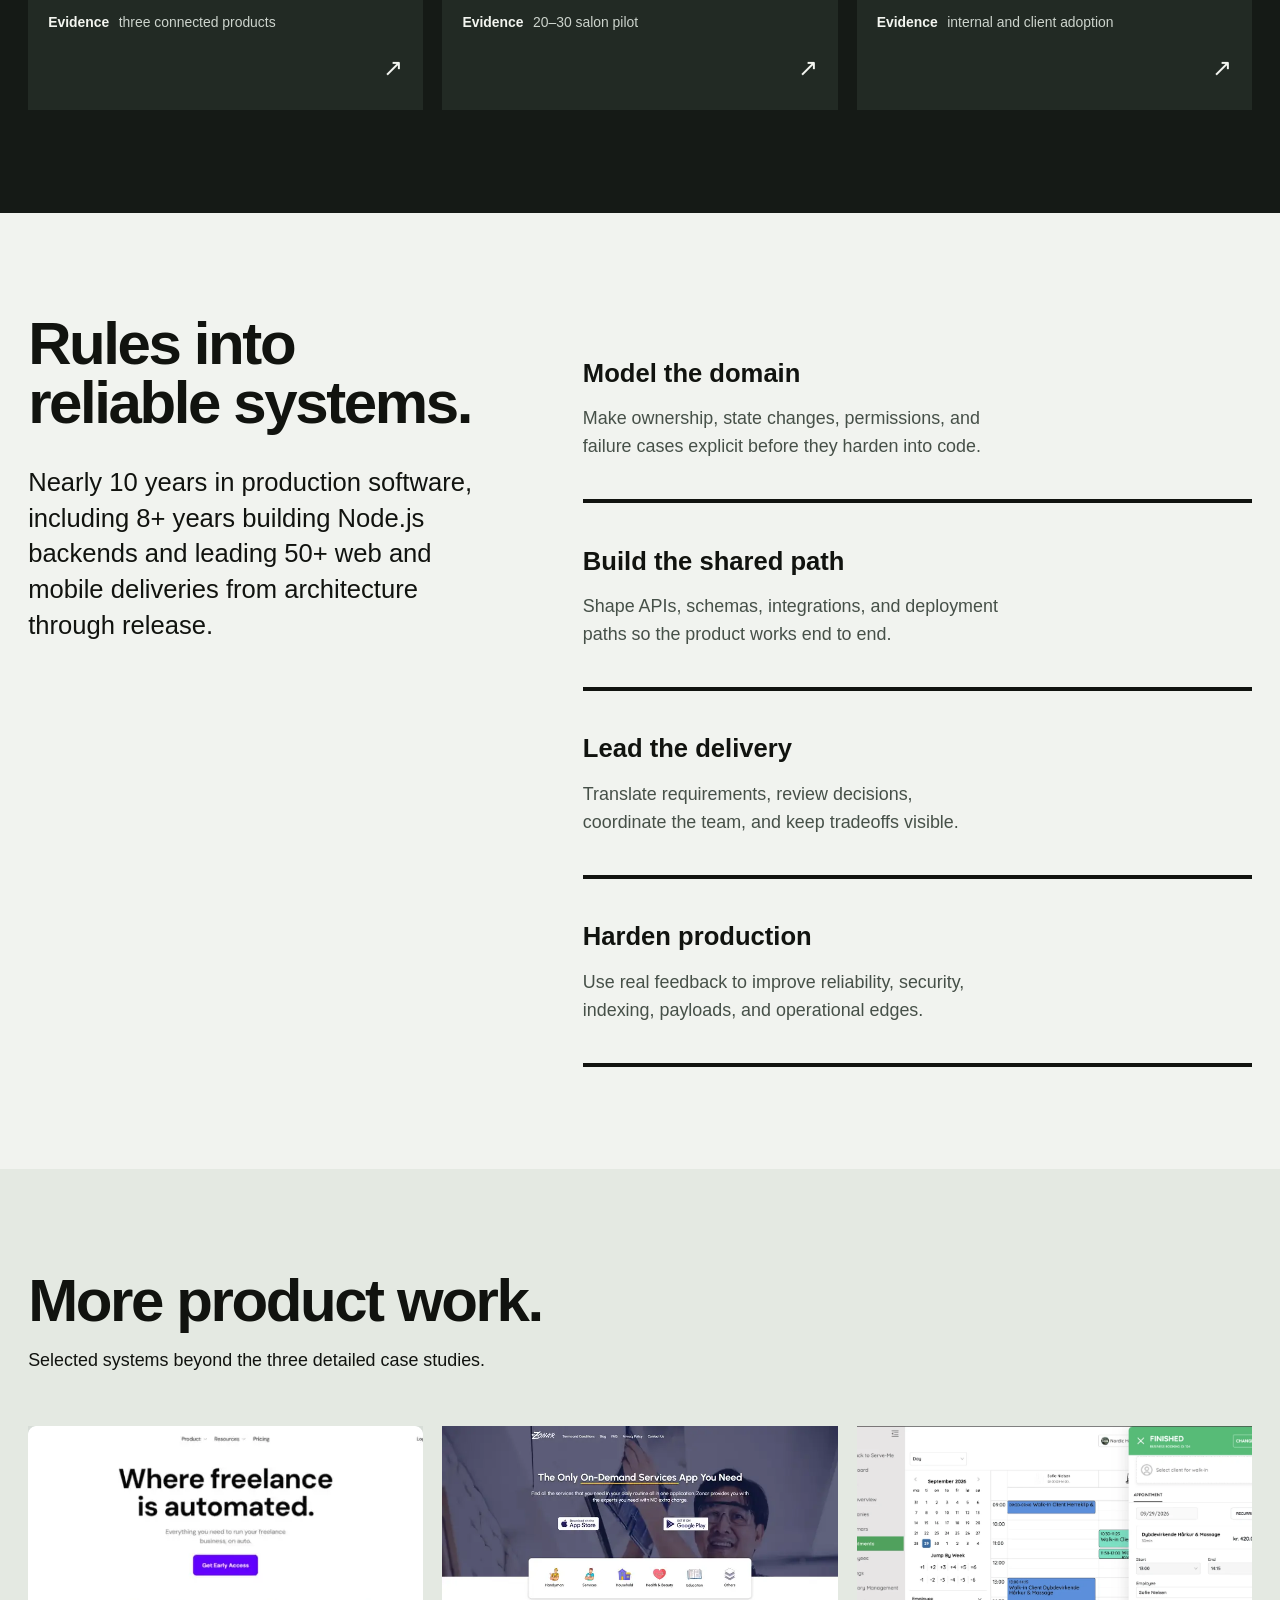
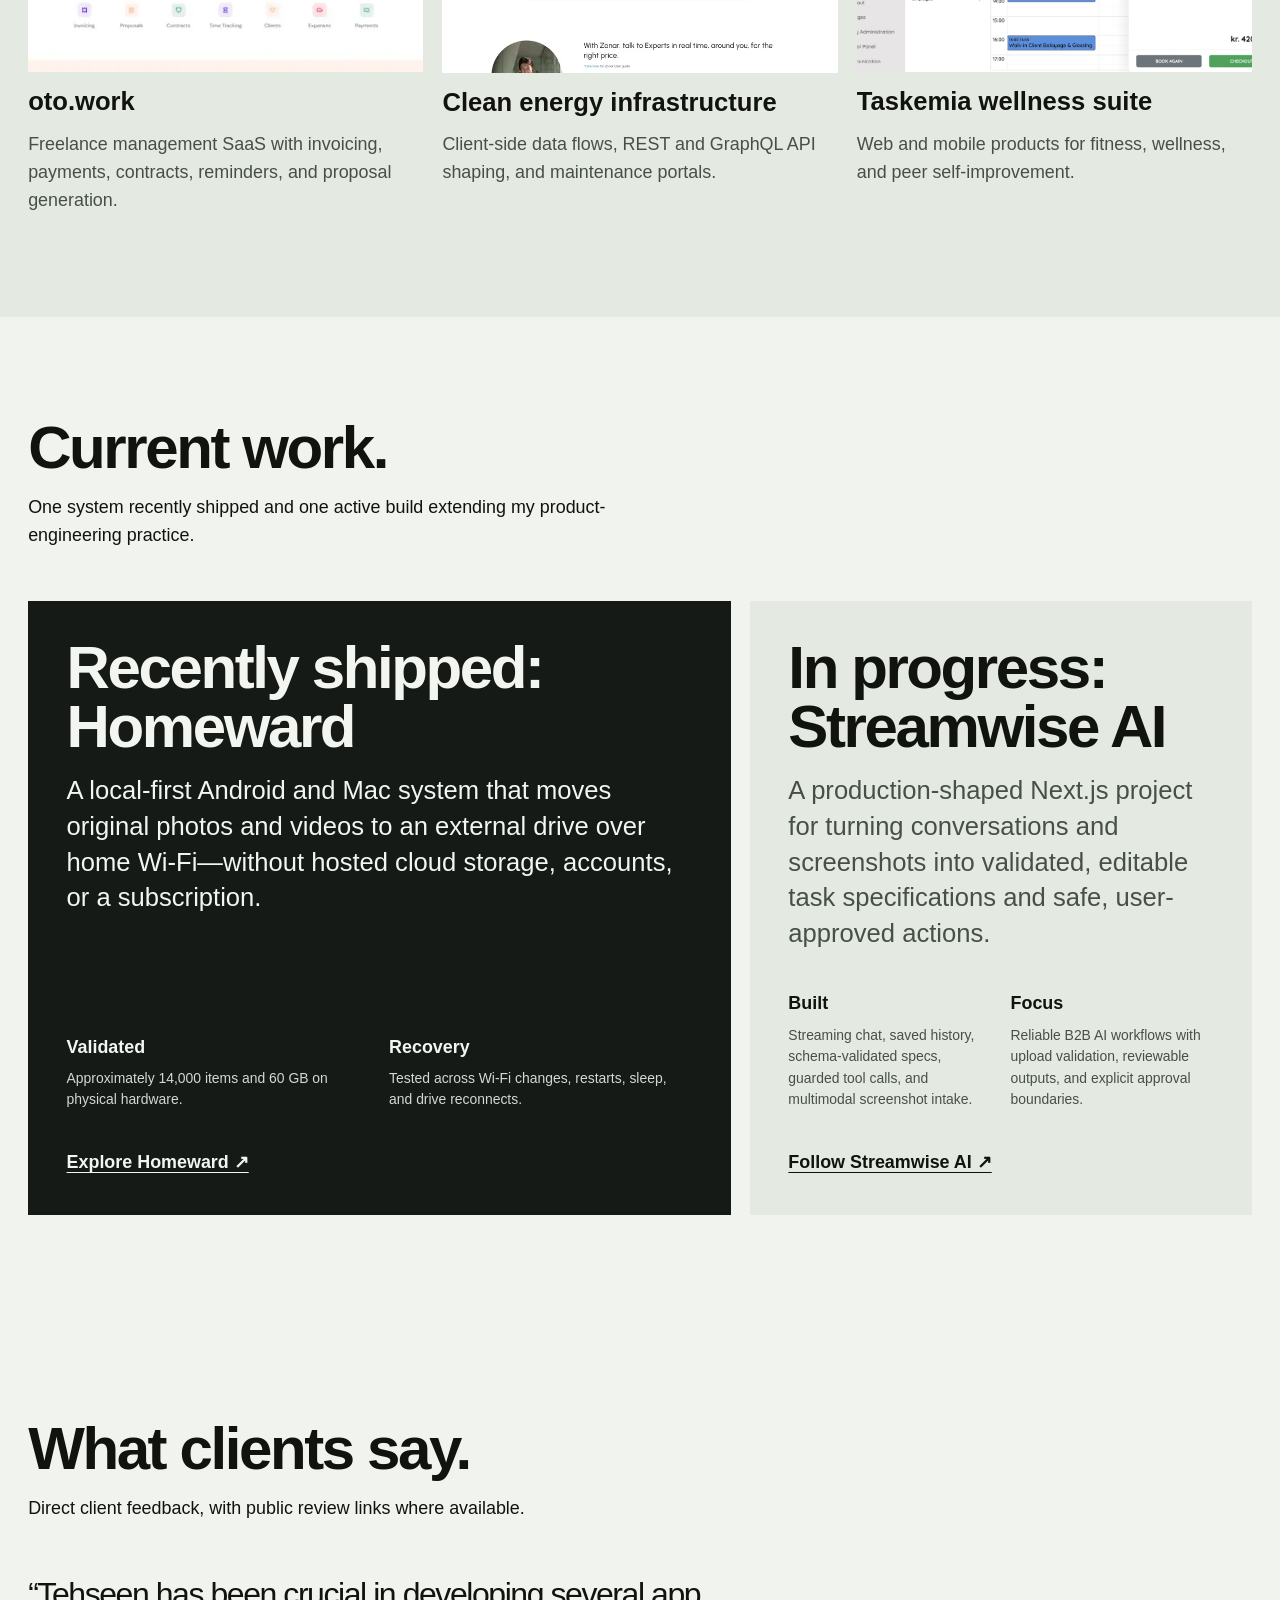
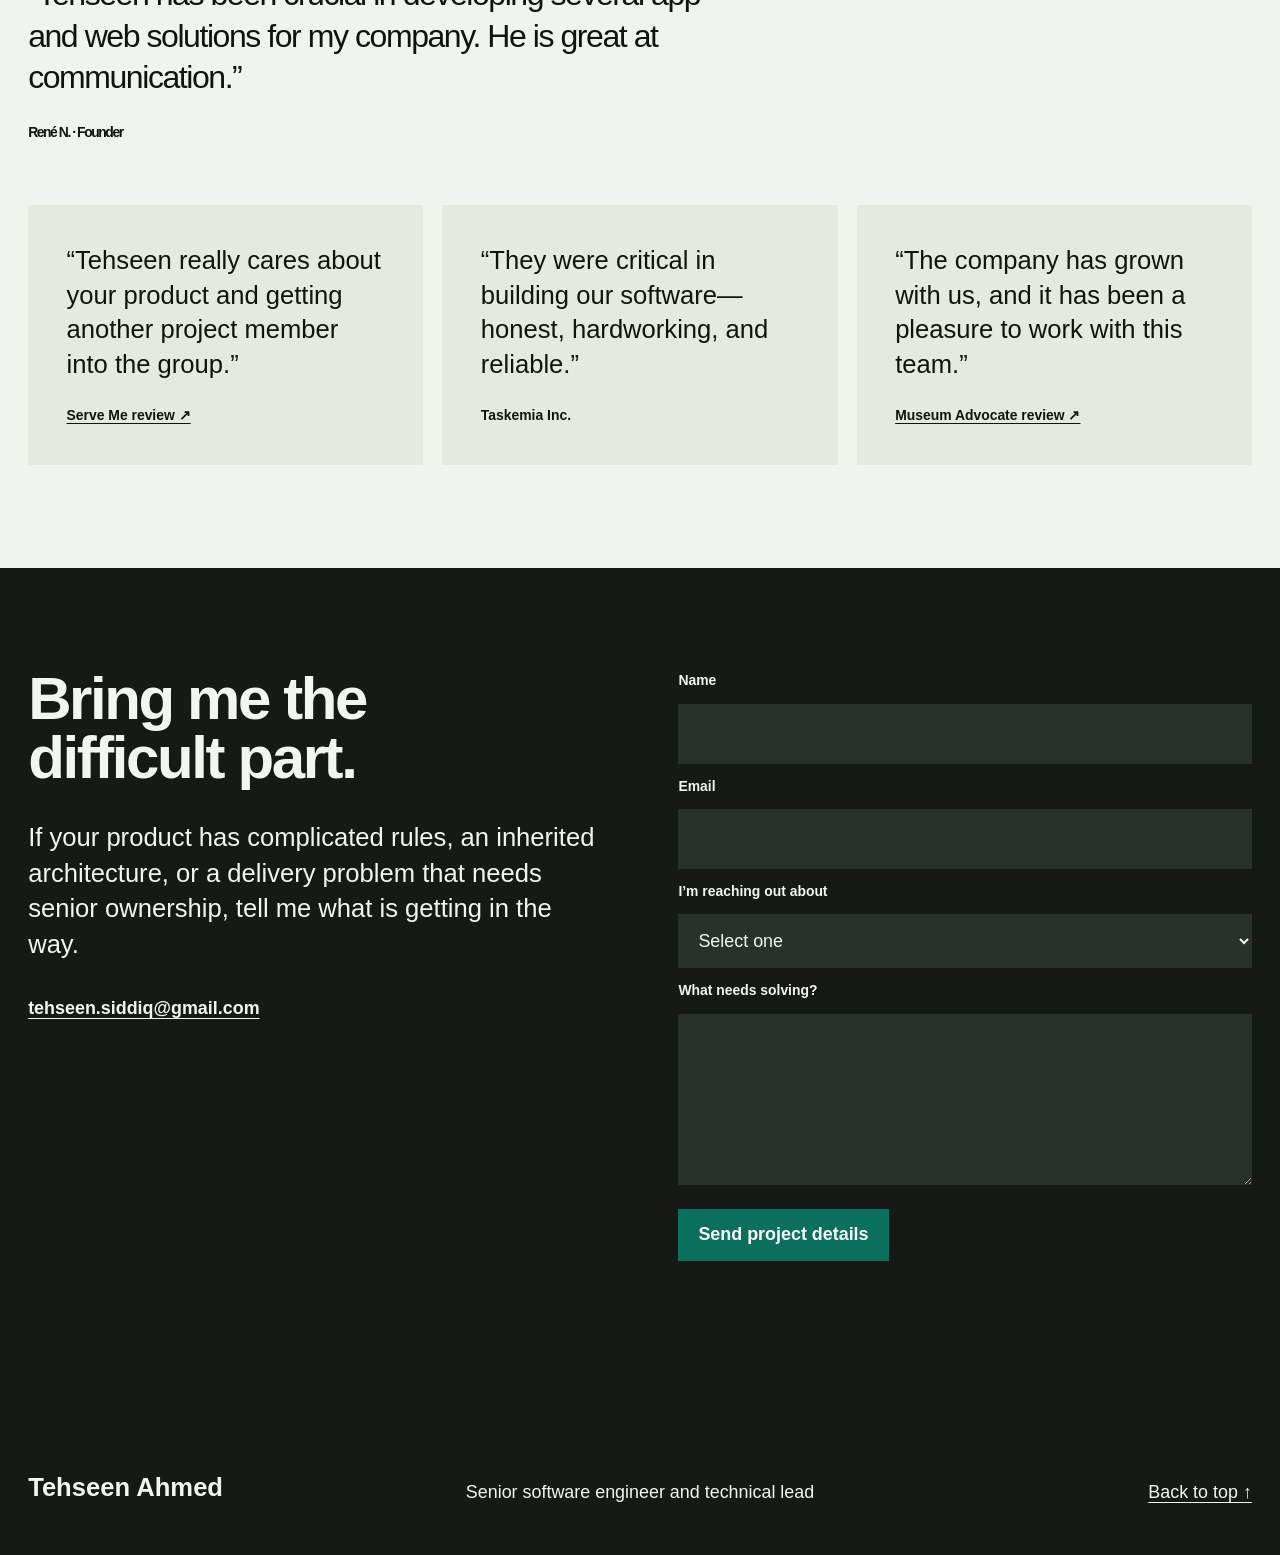
==== commit 56a80d45: "Update Streamwise AI Week 4 progress" ====
--- a/index.html
+++ b/index.html
@@ -335,13 +335,14 @@
             <div>
               <h3>In progress: Streamwise AI</h3>
               <p>
-                A production-shaped Next.js project for turning conversations
-                into editable task specifications and safe, user-approved tool calls.
+                A production-shaped Next.js project for turning conversations and
+                screenshots into validated, editable task specifications and safe,
+                user-approved actions.
               </p>
             </div>
             <dl>
-              <div><dt>Built</dt><dd>Streaming chat, saved history, structured output, and editable specifications.</dd></div>
-              <div><dt>Focus</dt><dd>Reliable AI-assisted B2B workflows with explicit approval boundaries.</dd></div>
+              <div><dt>Built</dt><dd>Streaming chat, saved history, schema-validated specs, guarded tool calls, and multimodal screenshot intake.</dd></div>
+              <div><dt>Focus</dt><dd>Reliable B2B AI workflows with upload validation, reviewable outputs, and explicit approval boundaries.</dd></div>
             </dl>
             <a href="https://github.com/ahmedtehseen/streamwise-ai" target="_blank" rel="noreferrer">Follow Streamwise AI ↗</a>
           </article>
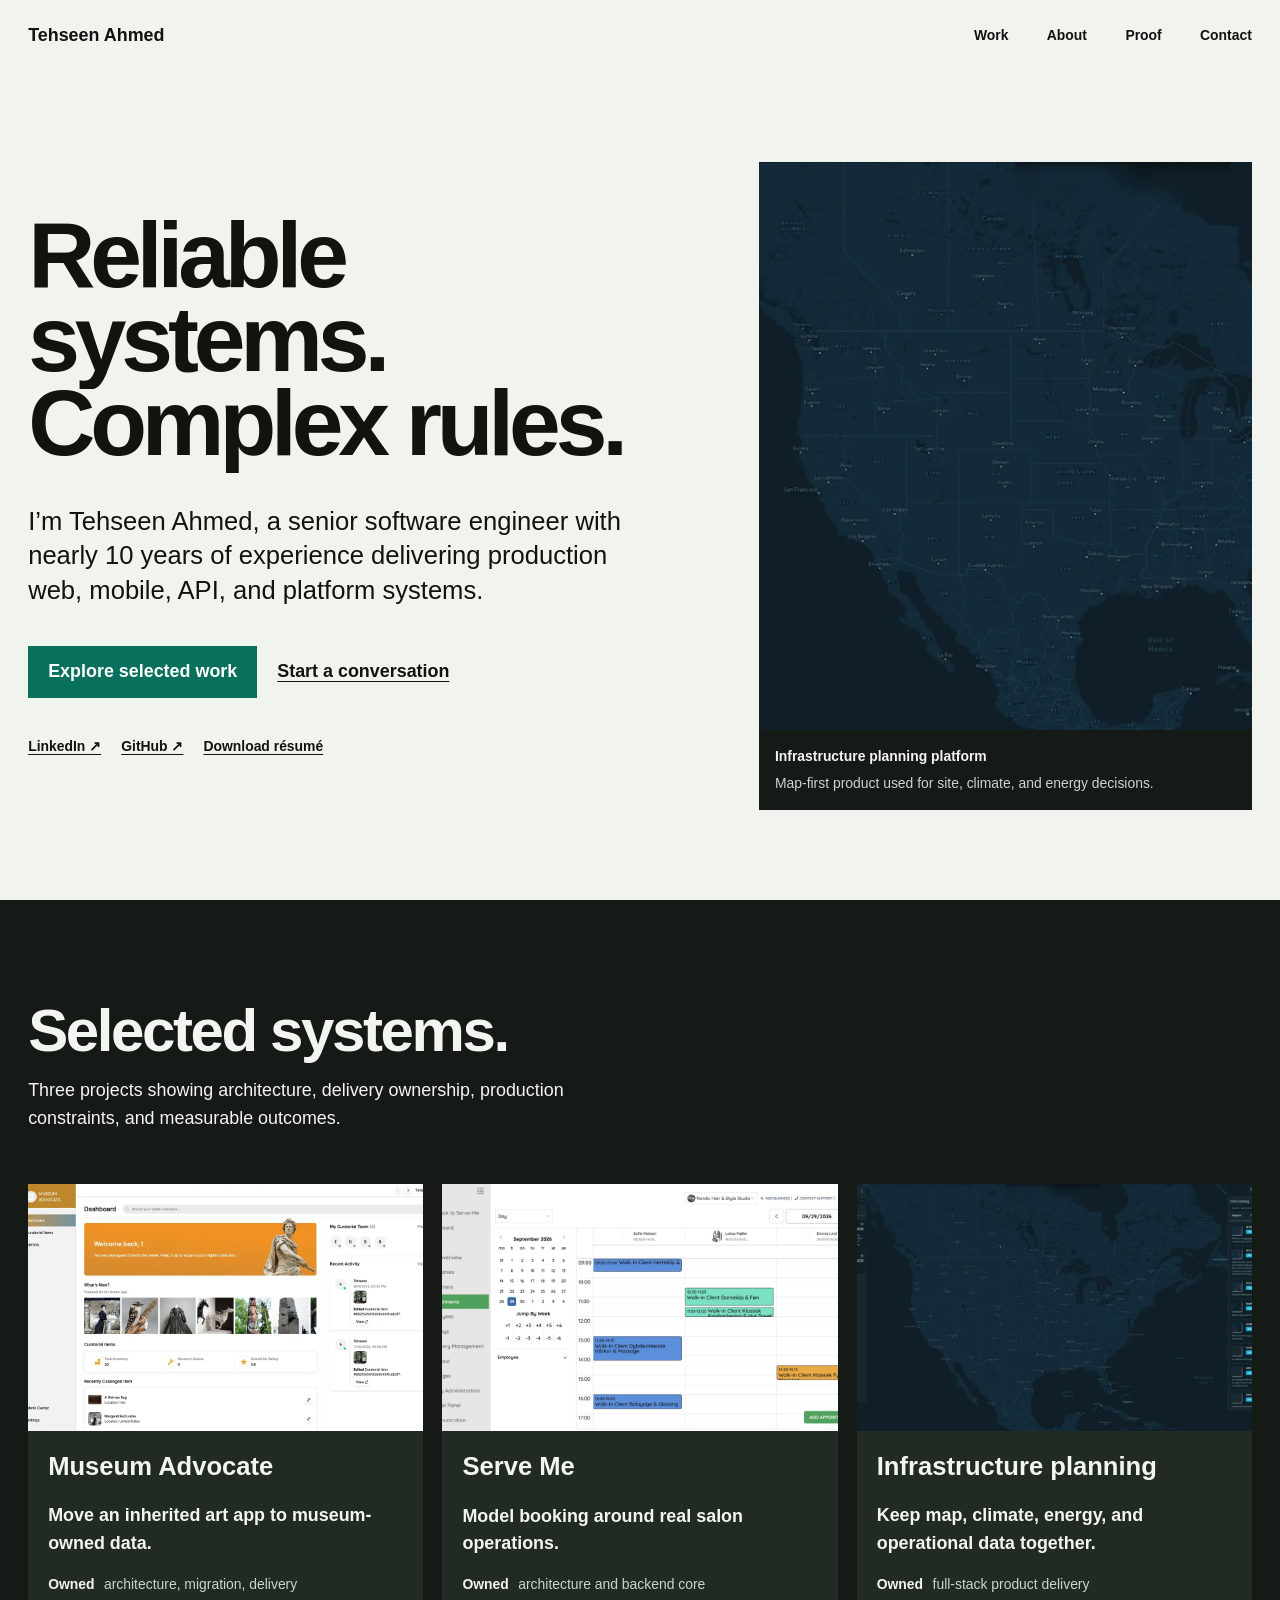
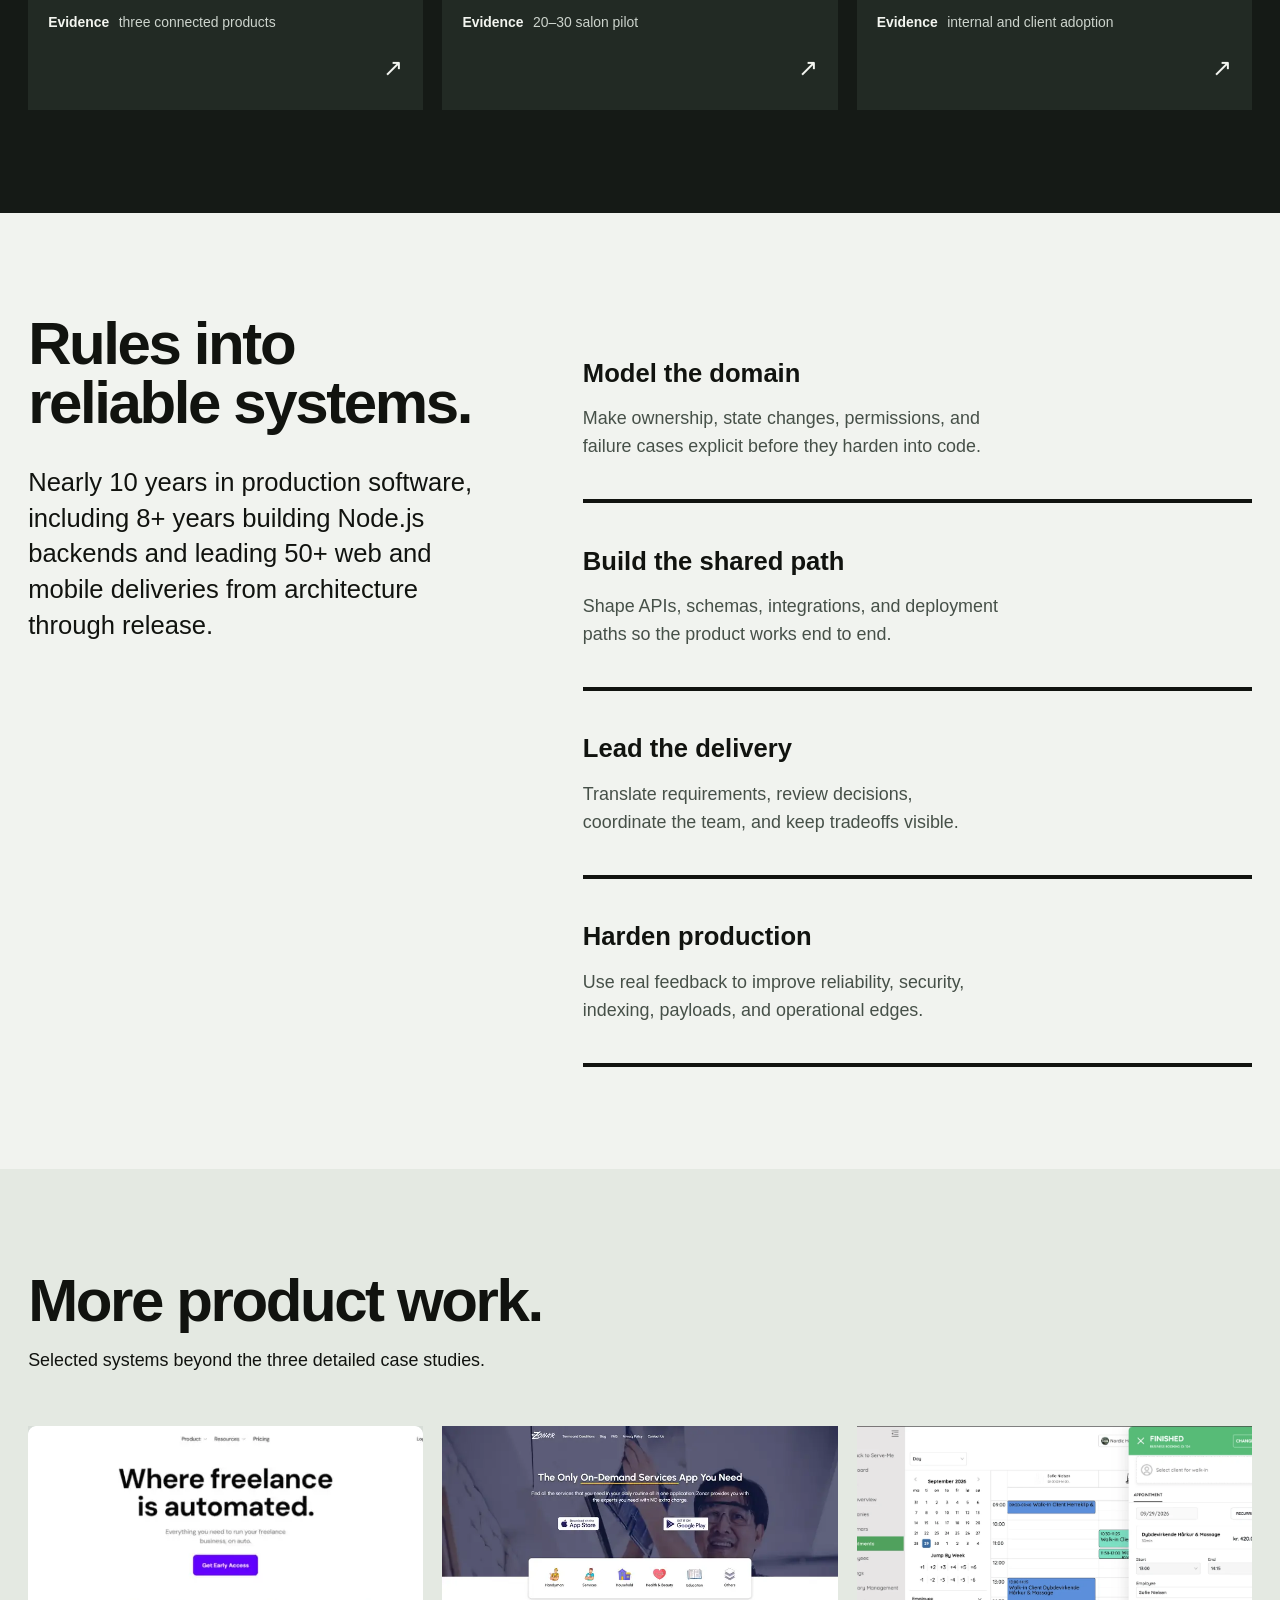
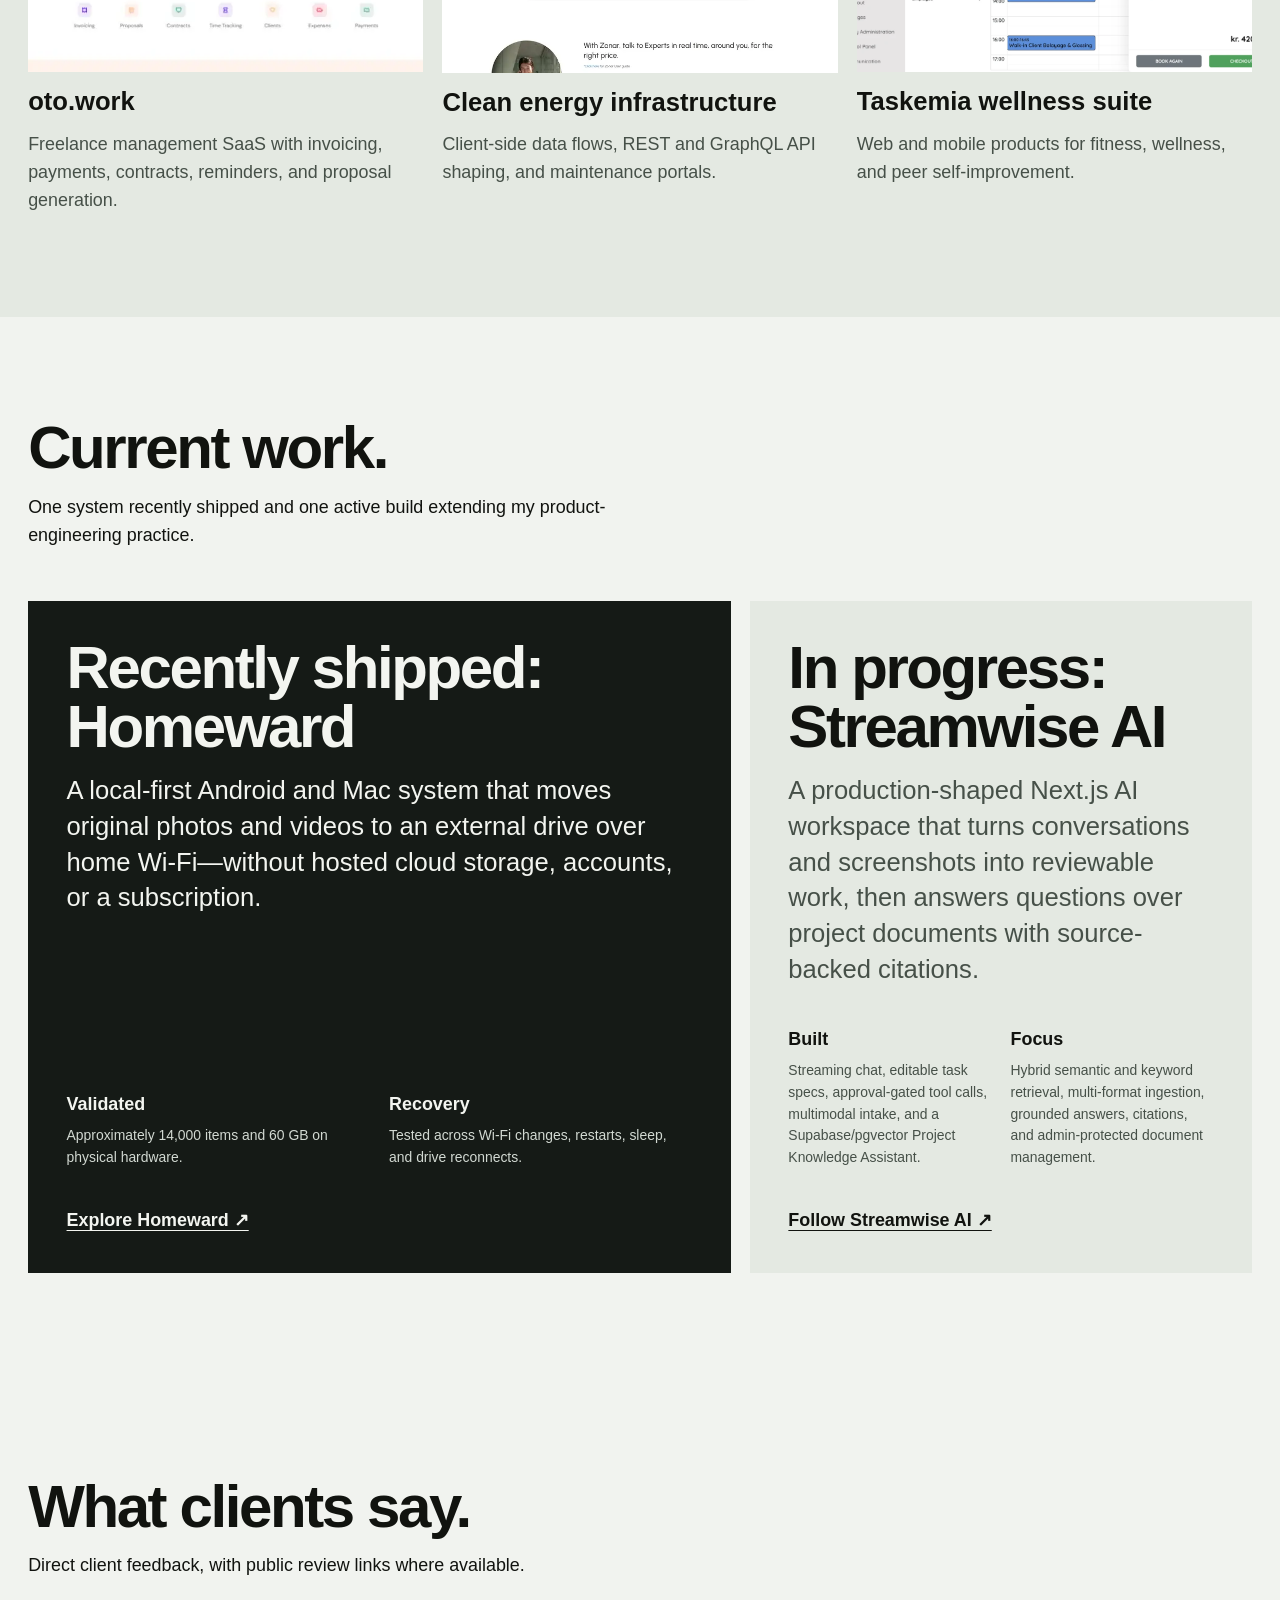
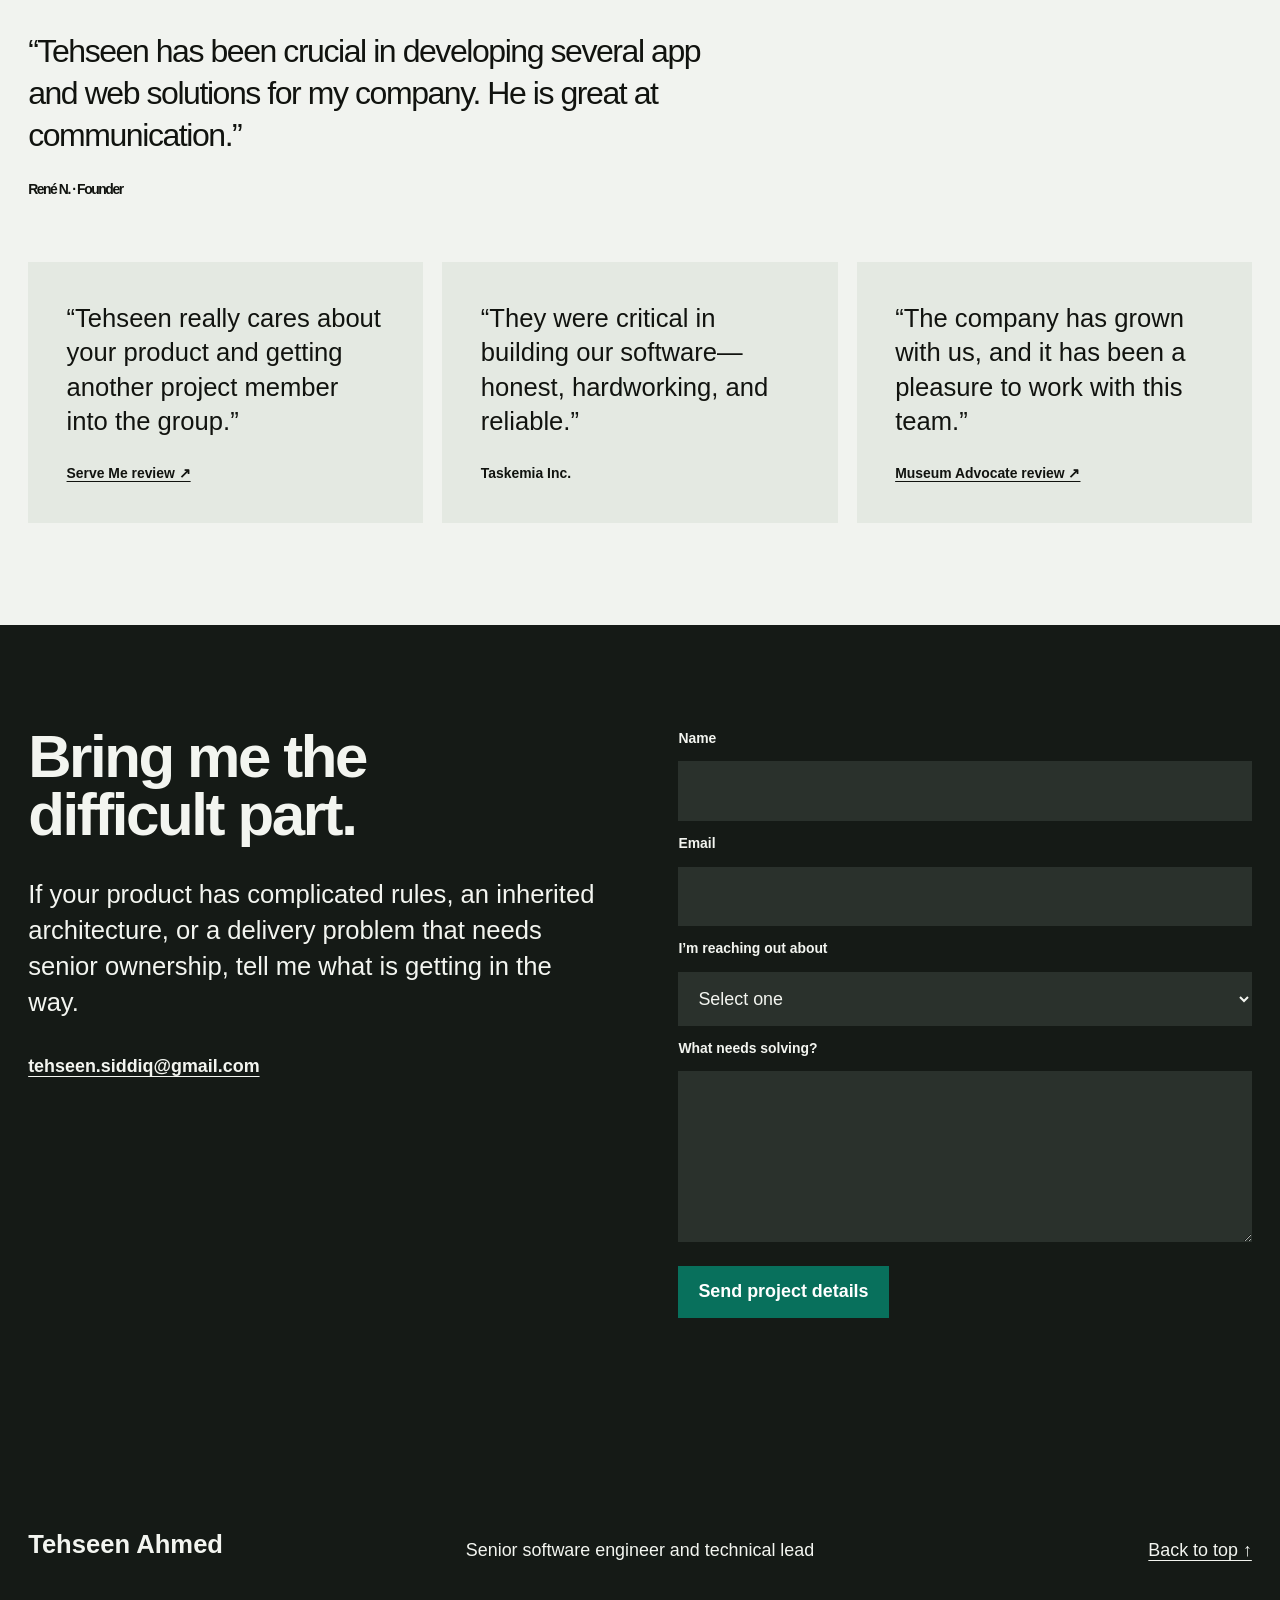
==== commit c91a947a: "Update Streamwise AI Week 5 progress" ====
--- a/index.html
+++ b/index.html
@@ -335,14 +335,14 @@
             <div>
               <h3>In progress: Streamwise AI</h3>
               <p>
-                A production-shaped Next.js project for turning conversations and
-                screenshots into validated, editable task specifications and safe,
-                user-approved actions.
+                A production-shaped Next.js AI workspace that turns conversations and
+                screenshots into reviewable work, then answers questions over project
+                documents with source-backed citations.
               </p>
             </div>
             <dl>
-              <div><dt>Built</dt><dd>Streaming chat, saved history, schema-validated specs, guarded tool calls, and multimodal screenshot intake.</dd></div>
-              <div><dt>Focus</dt><dd>Reliable B2B AI workflows with upload validation, reviewable outputs, and explicit approval boundaries.</dd></div>
+              <div><dt>Built</dt><dd>Streaming chat, editable task specs, approval-gated tool calls, multimodal intake, and a Supabase/pgvector Project Knowledge Assistant.</dd></div>
+              <div><dt>Focus</dt><dd>Hybrid semantic and keyword retrieval, multi-format ingestion, grounded answers, citations, and admin-protected document management.</dd></div>
             </dl>
             <a href="https://github.com/ahmedtehseen/streamwise-ai" target="_blank" rel="noreferrer">Follow Streamwise AI ↗</a>
           </article>
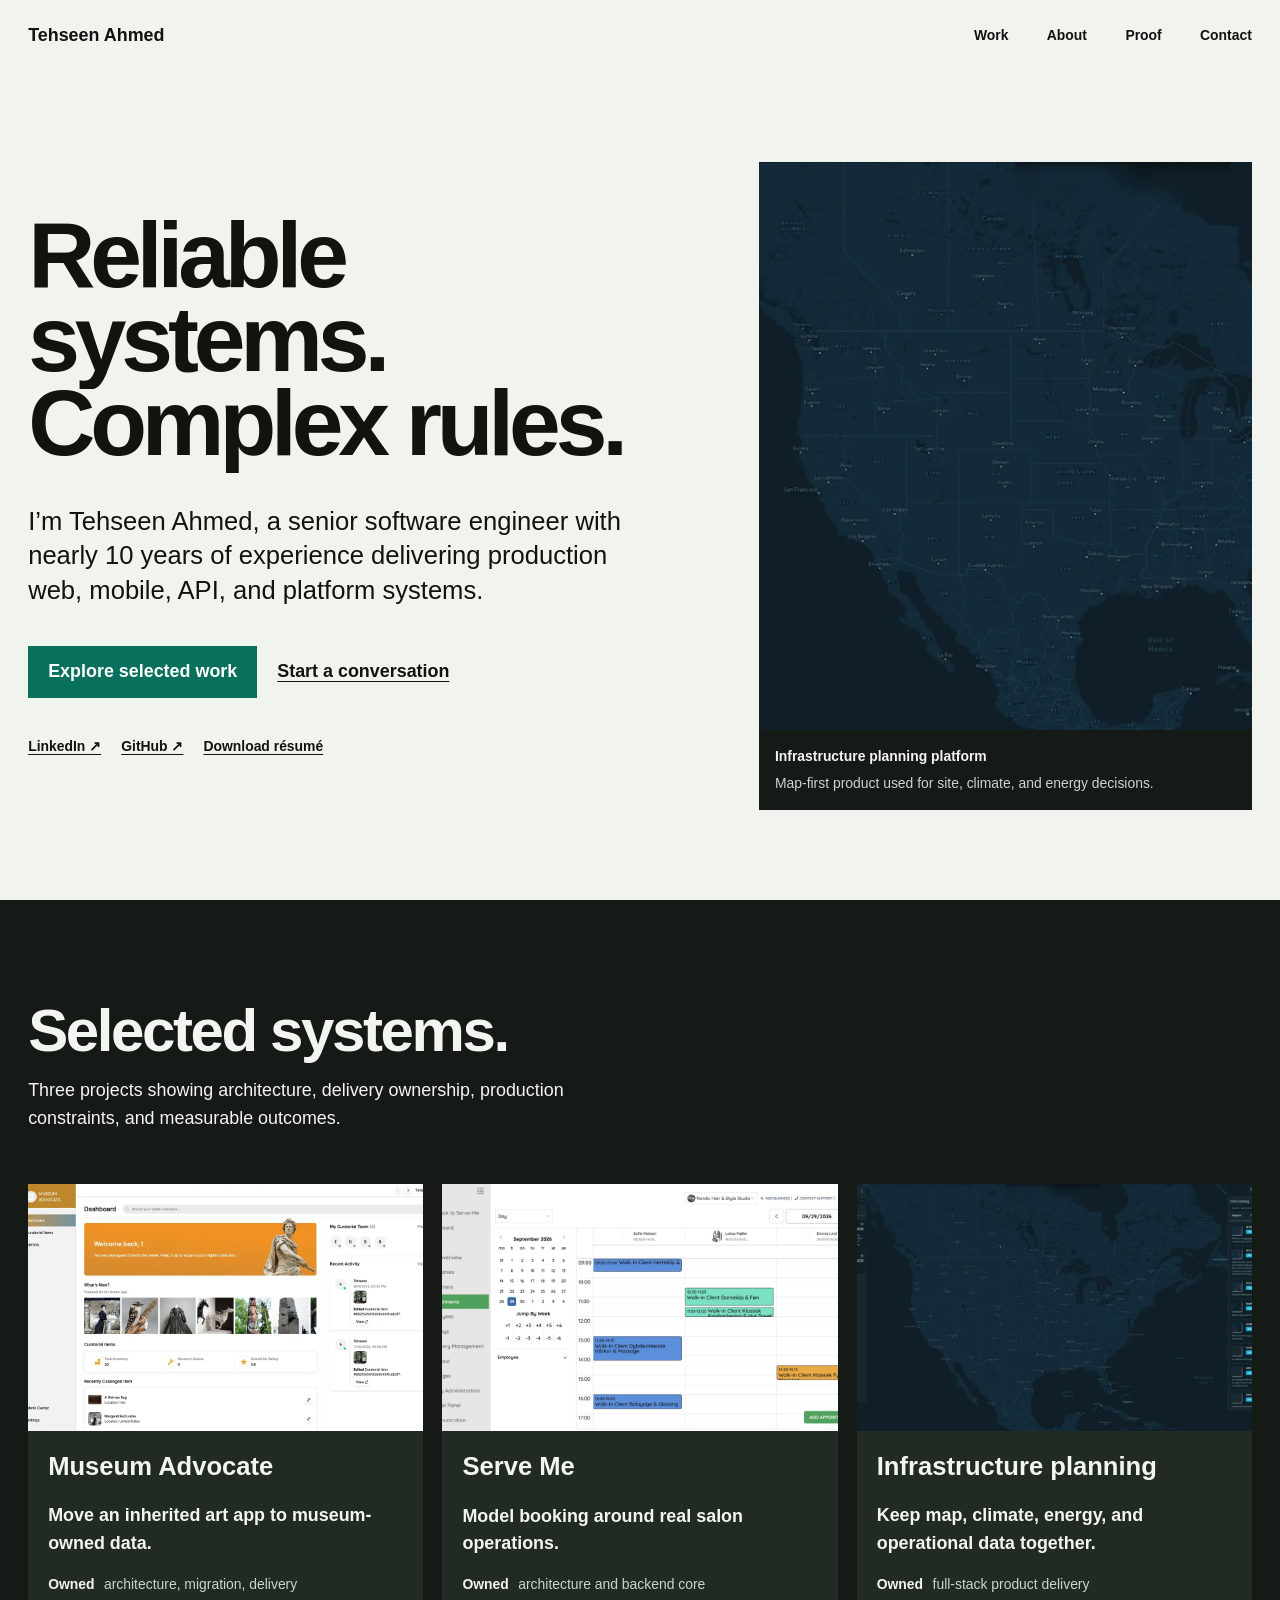
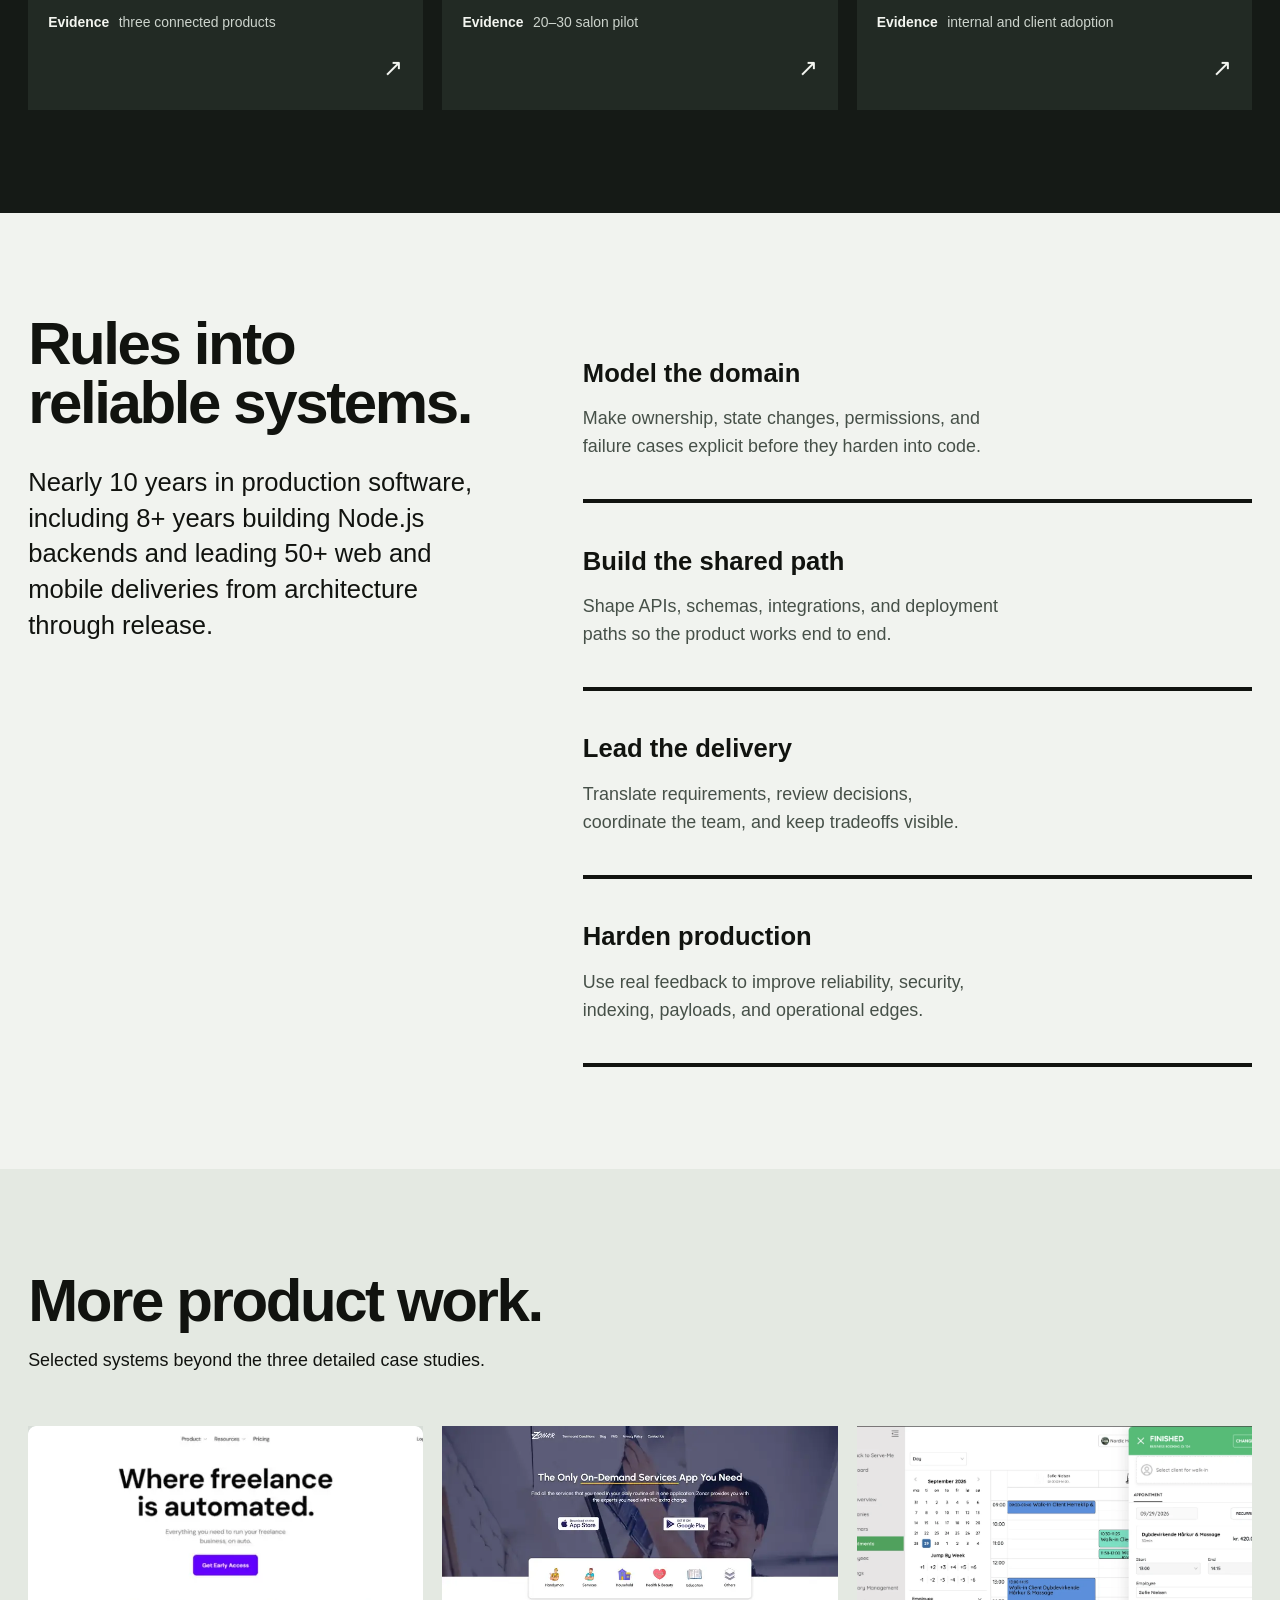
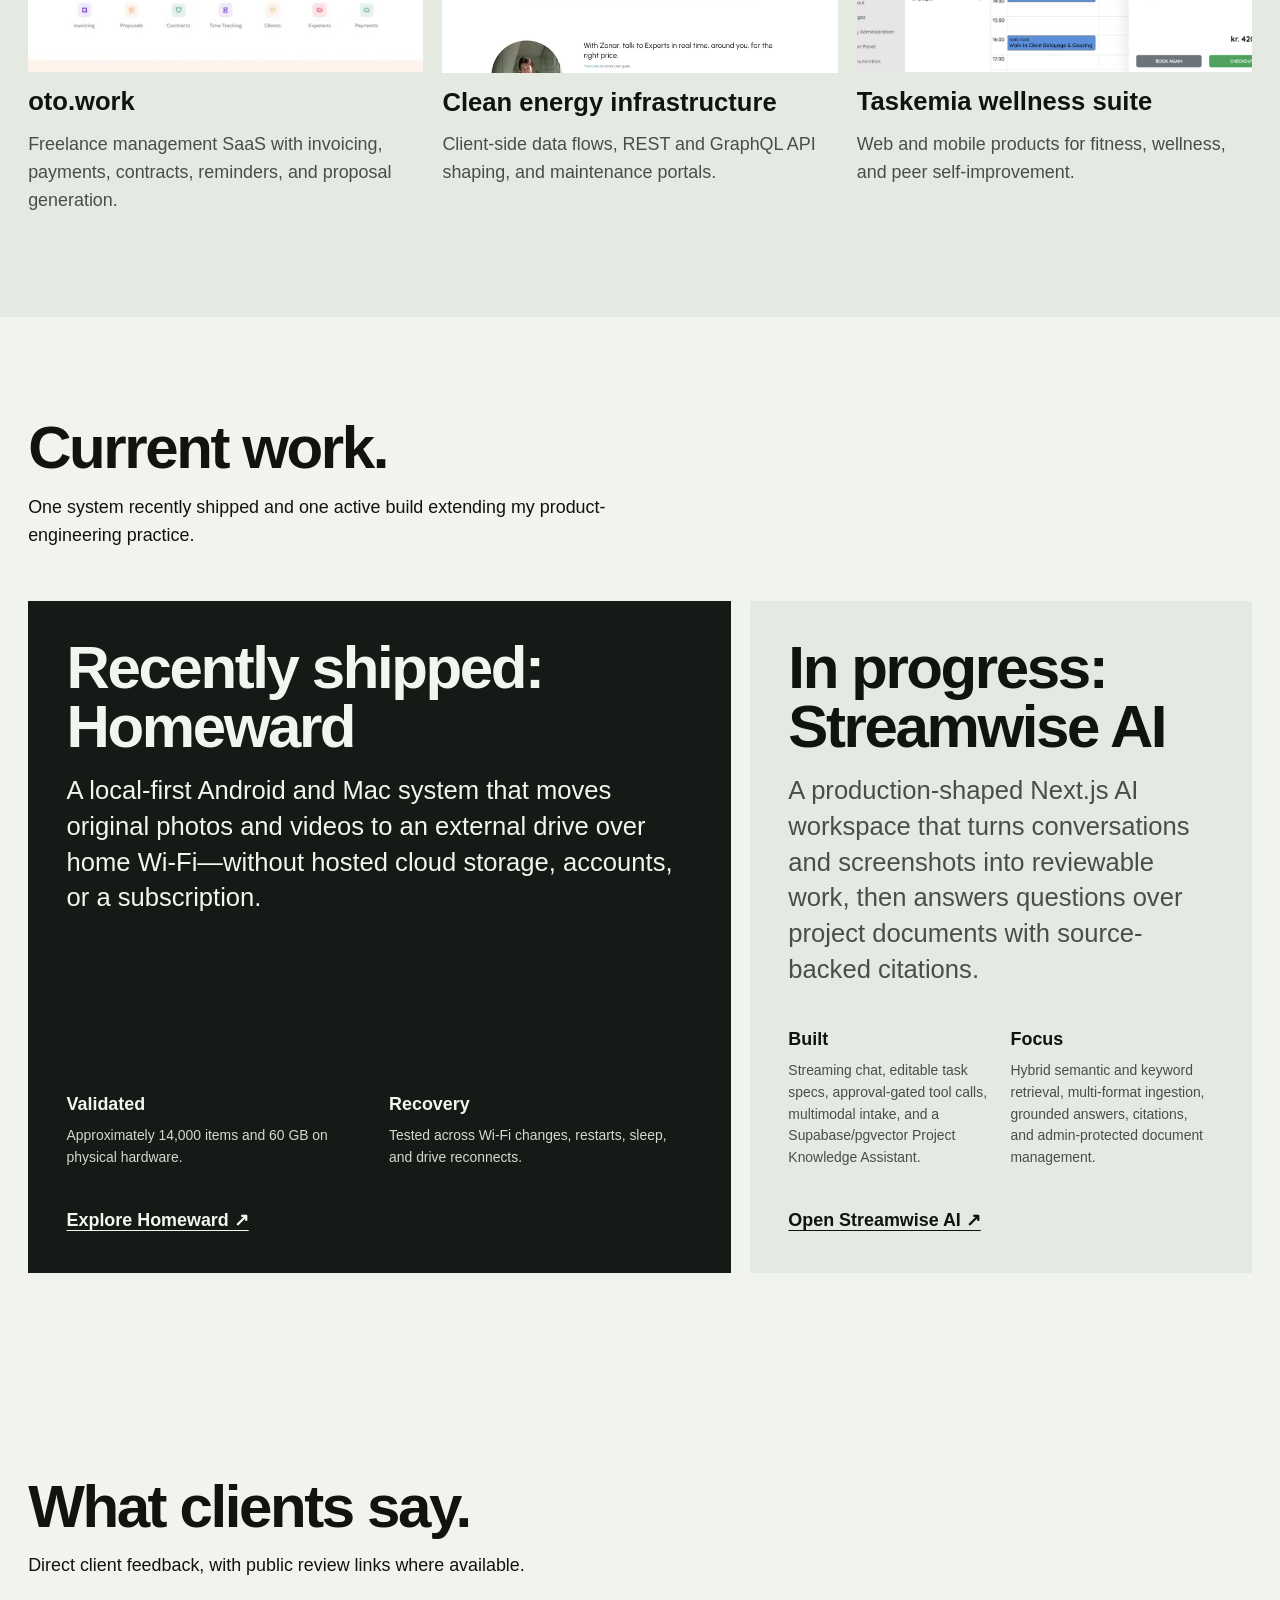
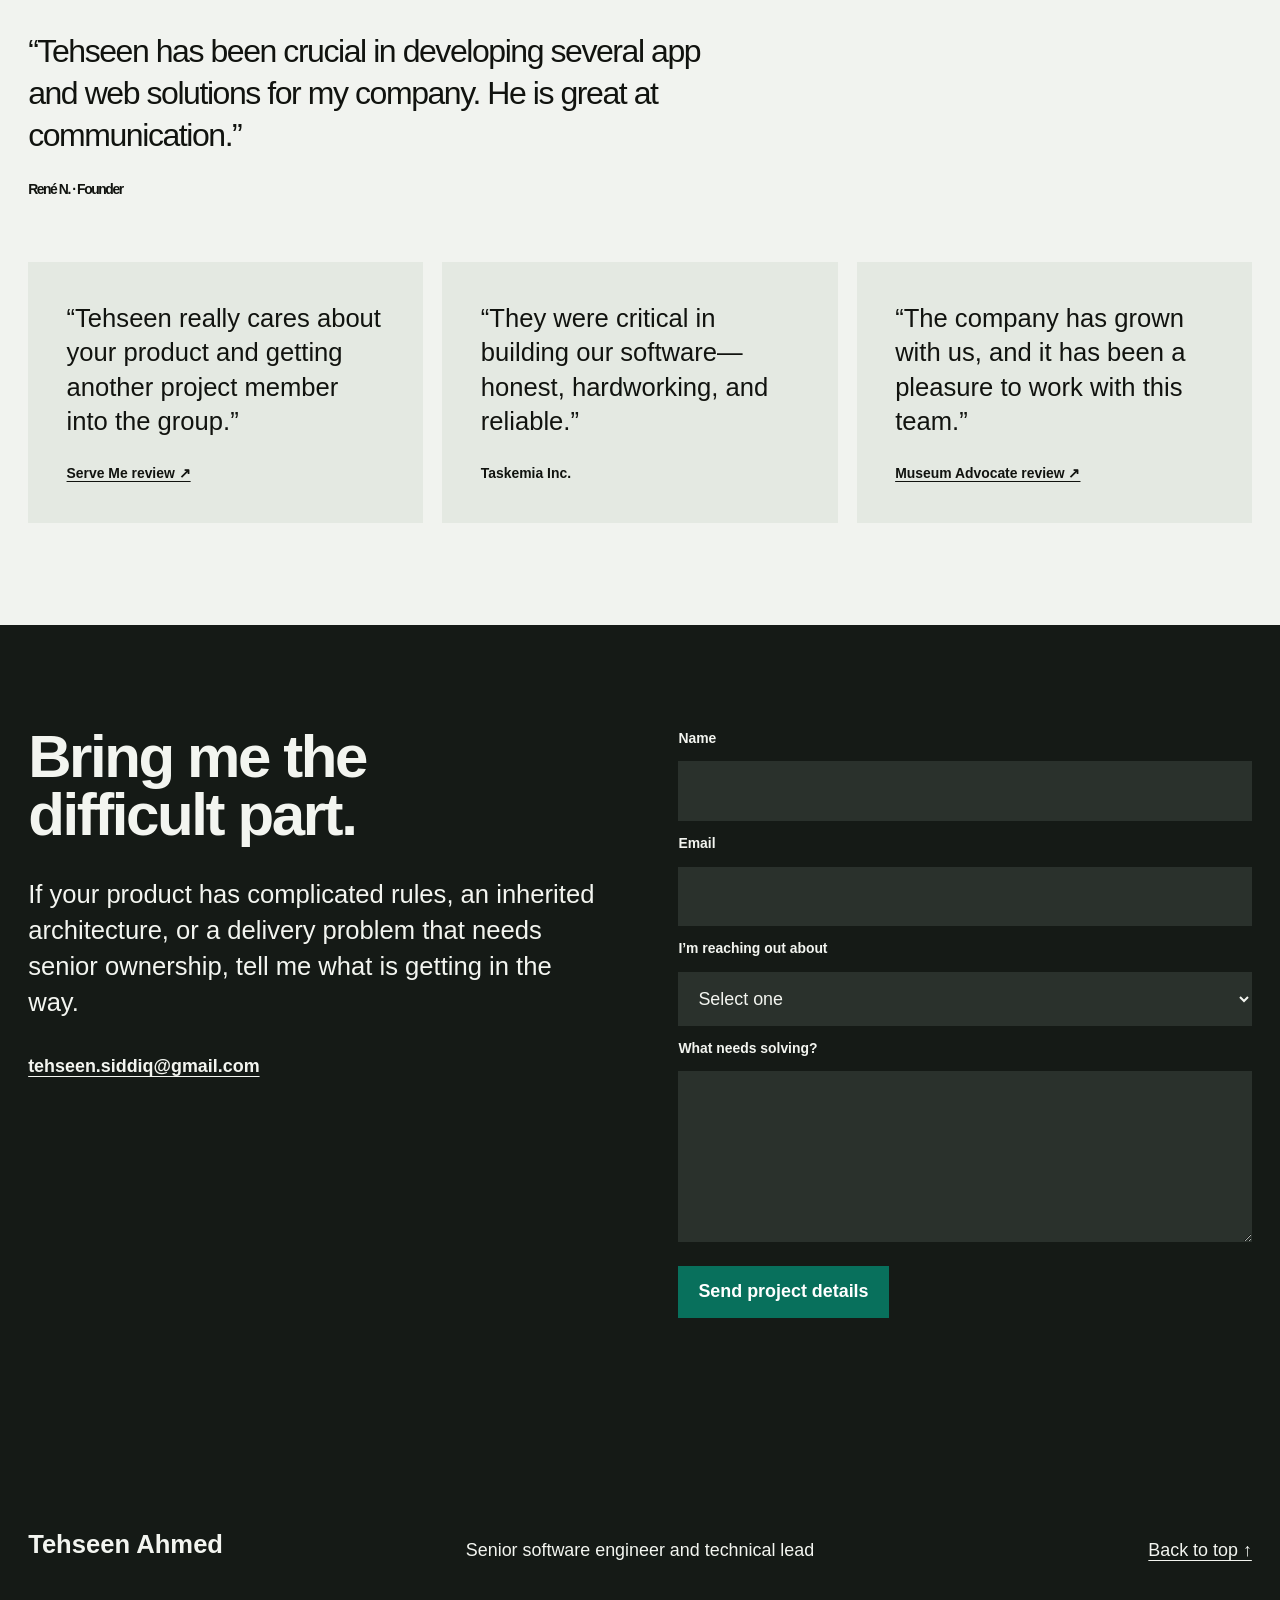
==== commit ecc9477b: "Link Streamwise AI live demo" ====
--- a/index.html
+++ b/index.html
@@ -344,7 +344,7 @@
               <div><dt>Built</dt><dd>Streaming chat, editable task specs, approval-gated tool calls, multimodal intake, and a Supabase/pgvector Project Knowledge Assistant.</dd></div>
               <div><dt>Focus</dt><dd>Hybrid semantic and keyword retrieval, multi-format ingestion, grounded answers, citations, and admin-protected document management.</dd></div>
             </dl>
-            <a href="https://github.com/ahmedtehseen/streamwise-ai" target="_blank" rel="noreferrer">Follow Streamwise AI ↗</a>
+            <a href="https://streamwise-ai-wine.vercel.app" target="_blank" rel="noreferrer">Open Streamwise AI ↗</a>
           </article>
         </div>
       </section>
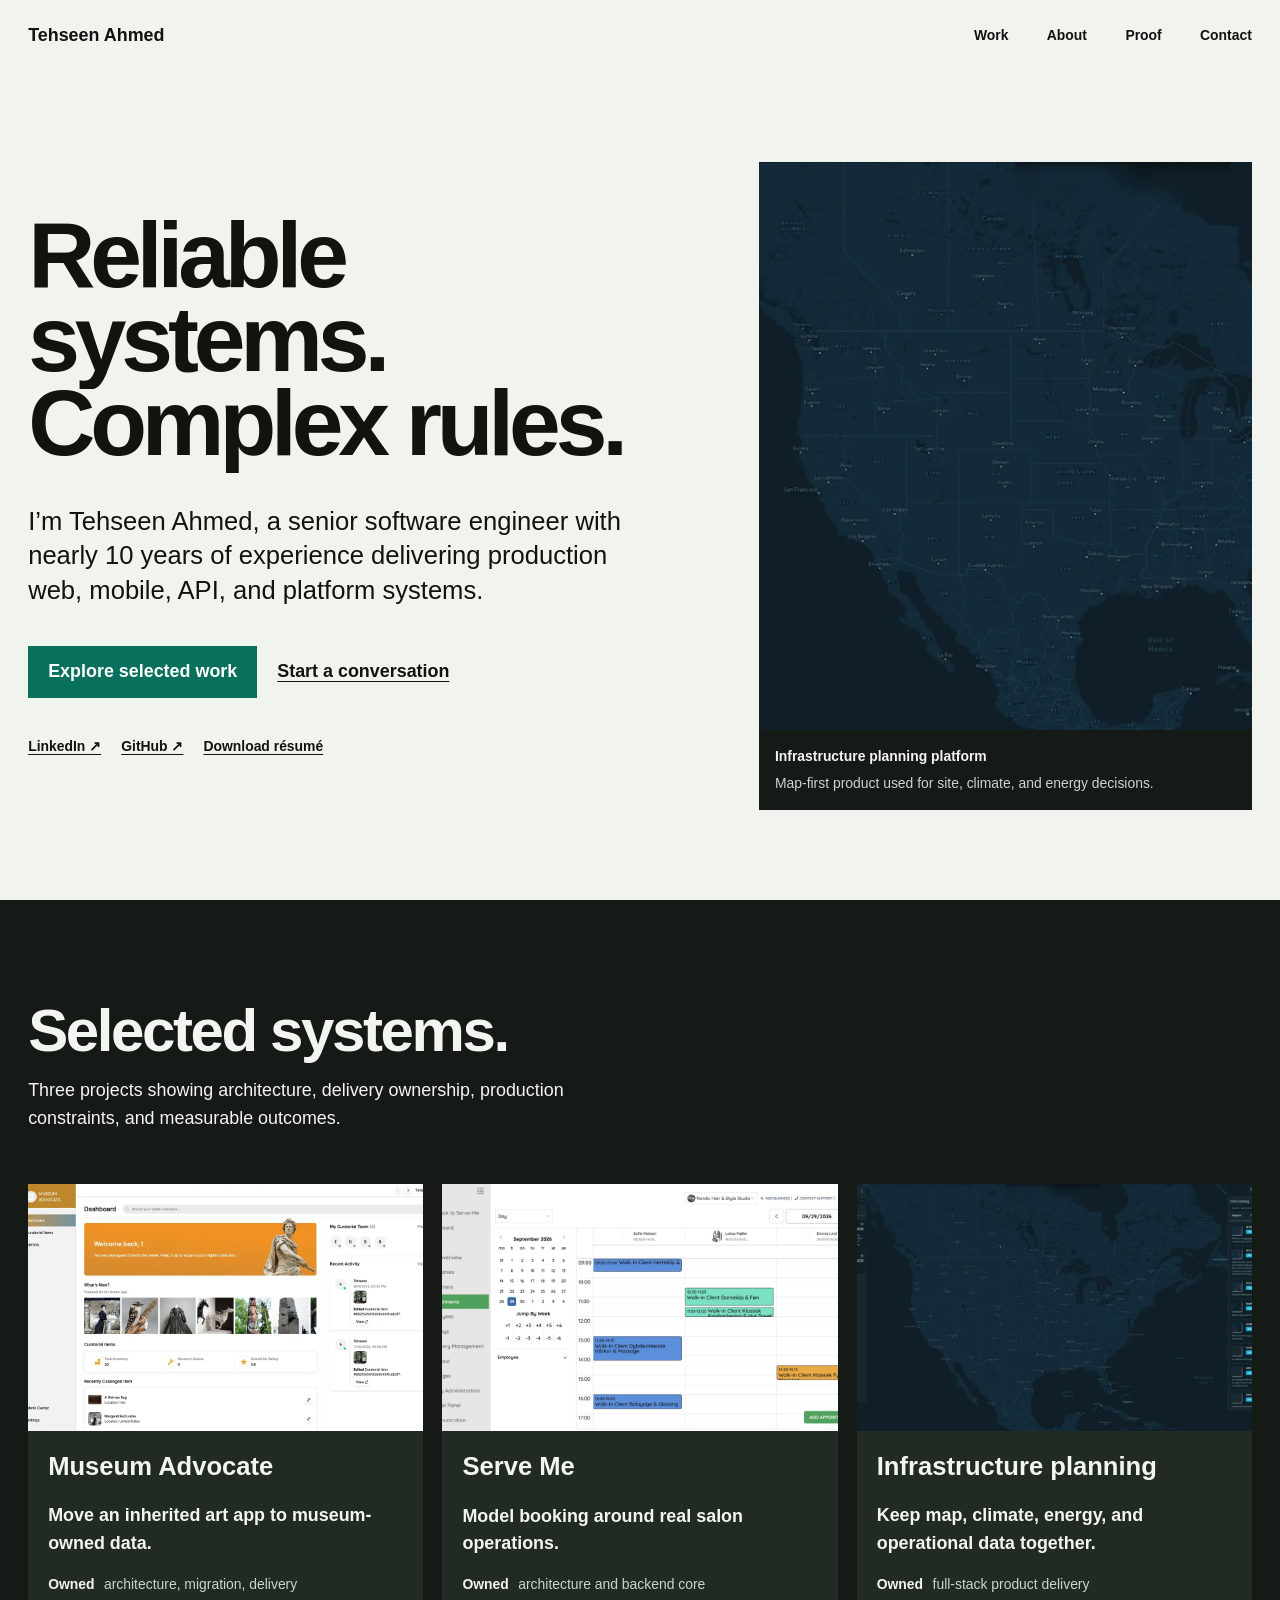
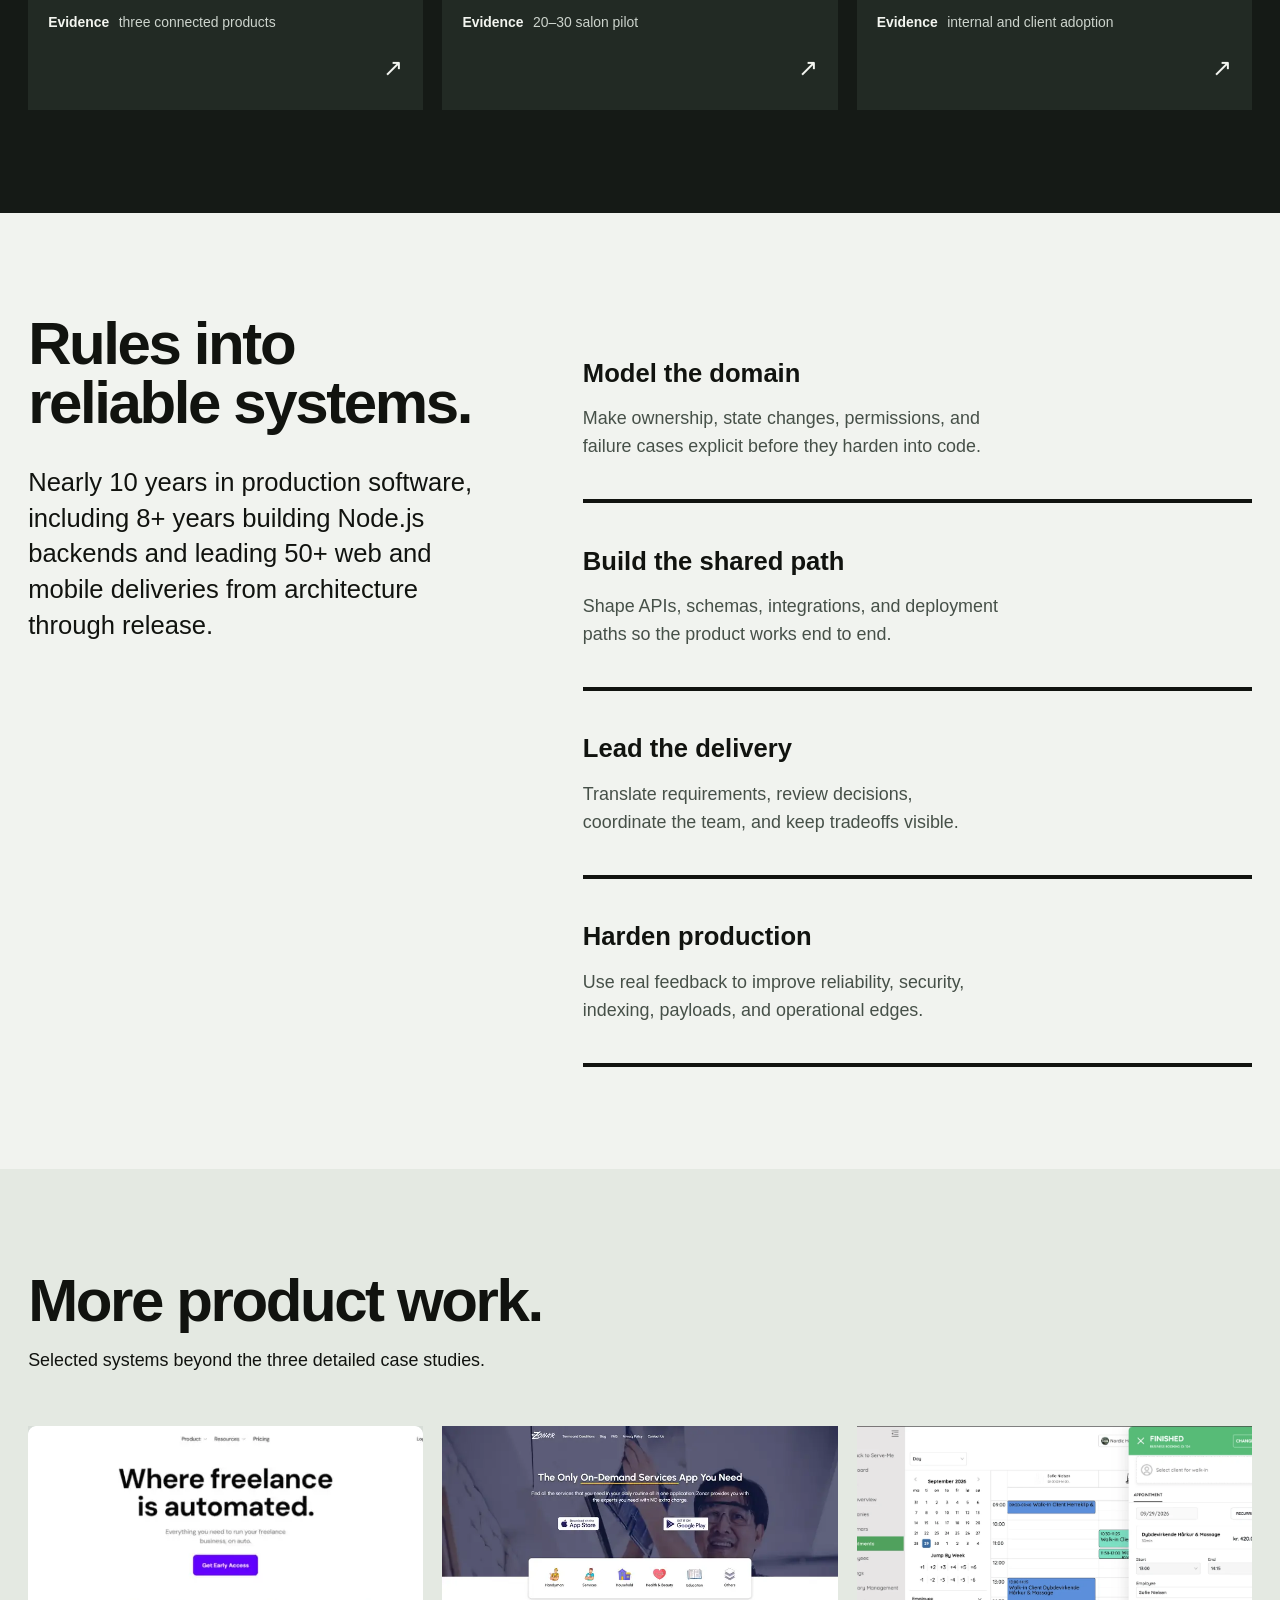
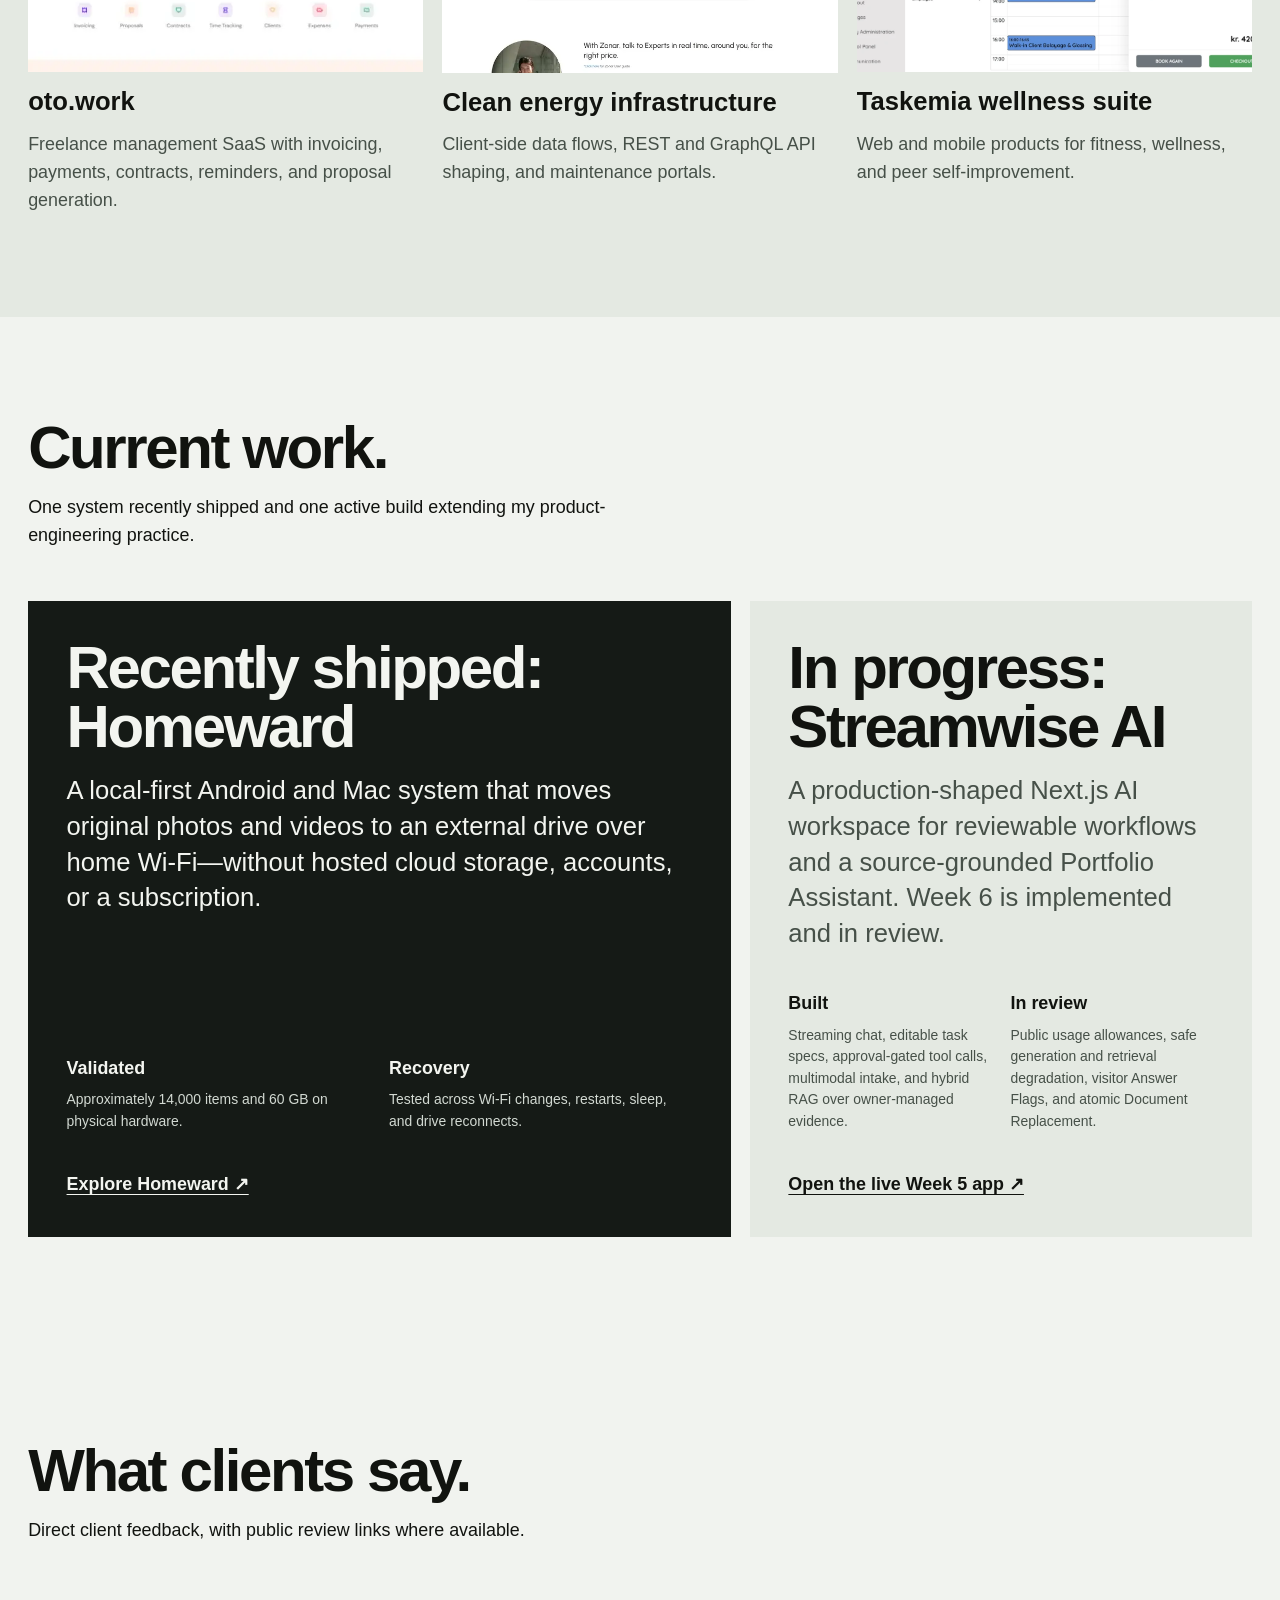
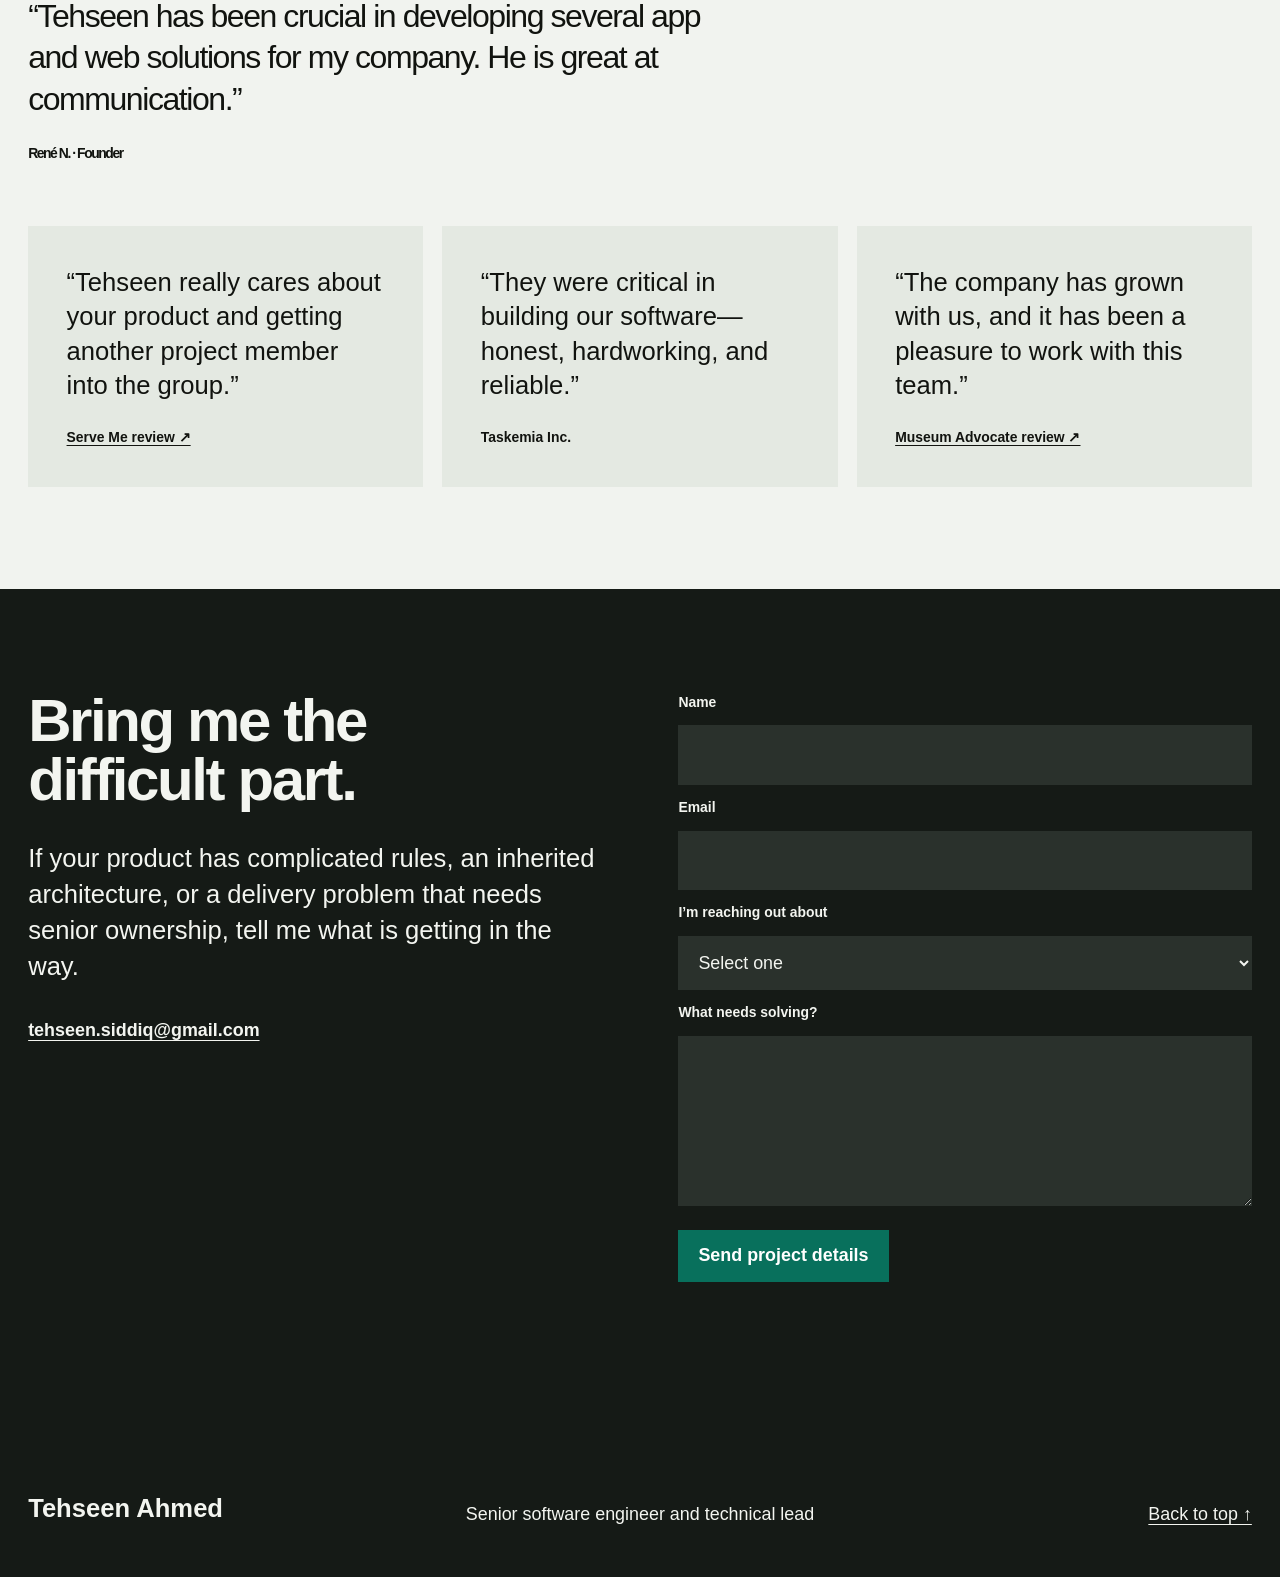
==== commit 892c171b: "Update Streamwise AI Week 6 progress" ====
--- a/index.html
+++ b/index.html
@@ -335,16 +335,15 @@
             <div>
               <h3>In progress: Streamwise AI</h3>
               <p>
-                A production-shaped Next.js AI workspace that turns conversations and
-                screenshots into reviewable work, then answers questions over project
-                documents with source-backed citations.
+                A production-shaped Next.js AI workspace for reviewable workflows and a
+                source-grounded Portfolio Assistant. Week 6 is implemented and in review.
               </p>
             </div>
             <dl>
-              <div><dt>Built</dt><dd>Streaming chat, editable task specs, approval-gated tool calls, multimodal intake, and a Supabase/pgvector Project Knowledge Assistant.</dd></div>
-              <div><dt>Focus</dt><dd>Hybrid semantic and keyword retrieval, multi-format ingestion, grounded answers, citations, and admin-protected document management.</dd></div>
+              <div><dt>Built</dt><dd>Streaming chat, editable task specs, approval-gated tool calls, multimodal intake, and hybrid RAG over owner-managed evidence.</dd></div>
+              <div><dt>In review</dt><dd>Public usage allowances, safe generation and retrieval degradation, visitor Answer Flags, and atomic Document Replacement.</dd></div>
             </dl>
-            <a href="https://streamwise-ai-wine.vercel.app" target="_blank" rel="noreferrer">Open Streamwise AI ↗</a>
+            <a href="https://streamwise-ai-wine.vercel.app" target="_blank" rel="noreferrer">Open the live Week 5 app ↗</a>
           </article>
         </div>
       </section>
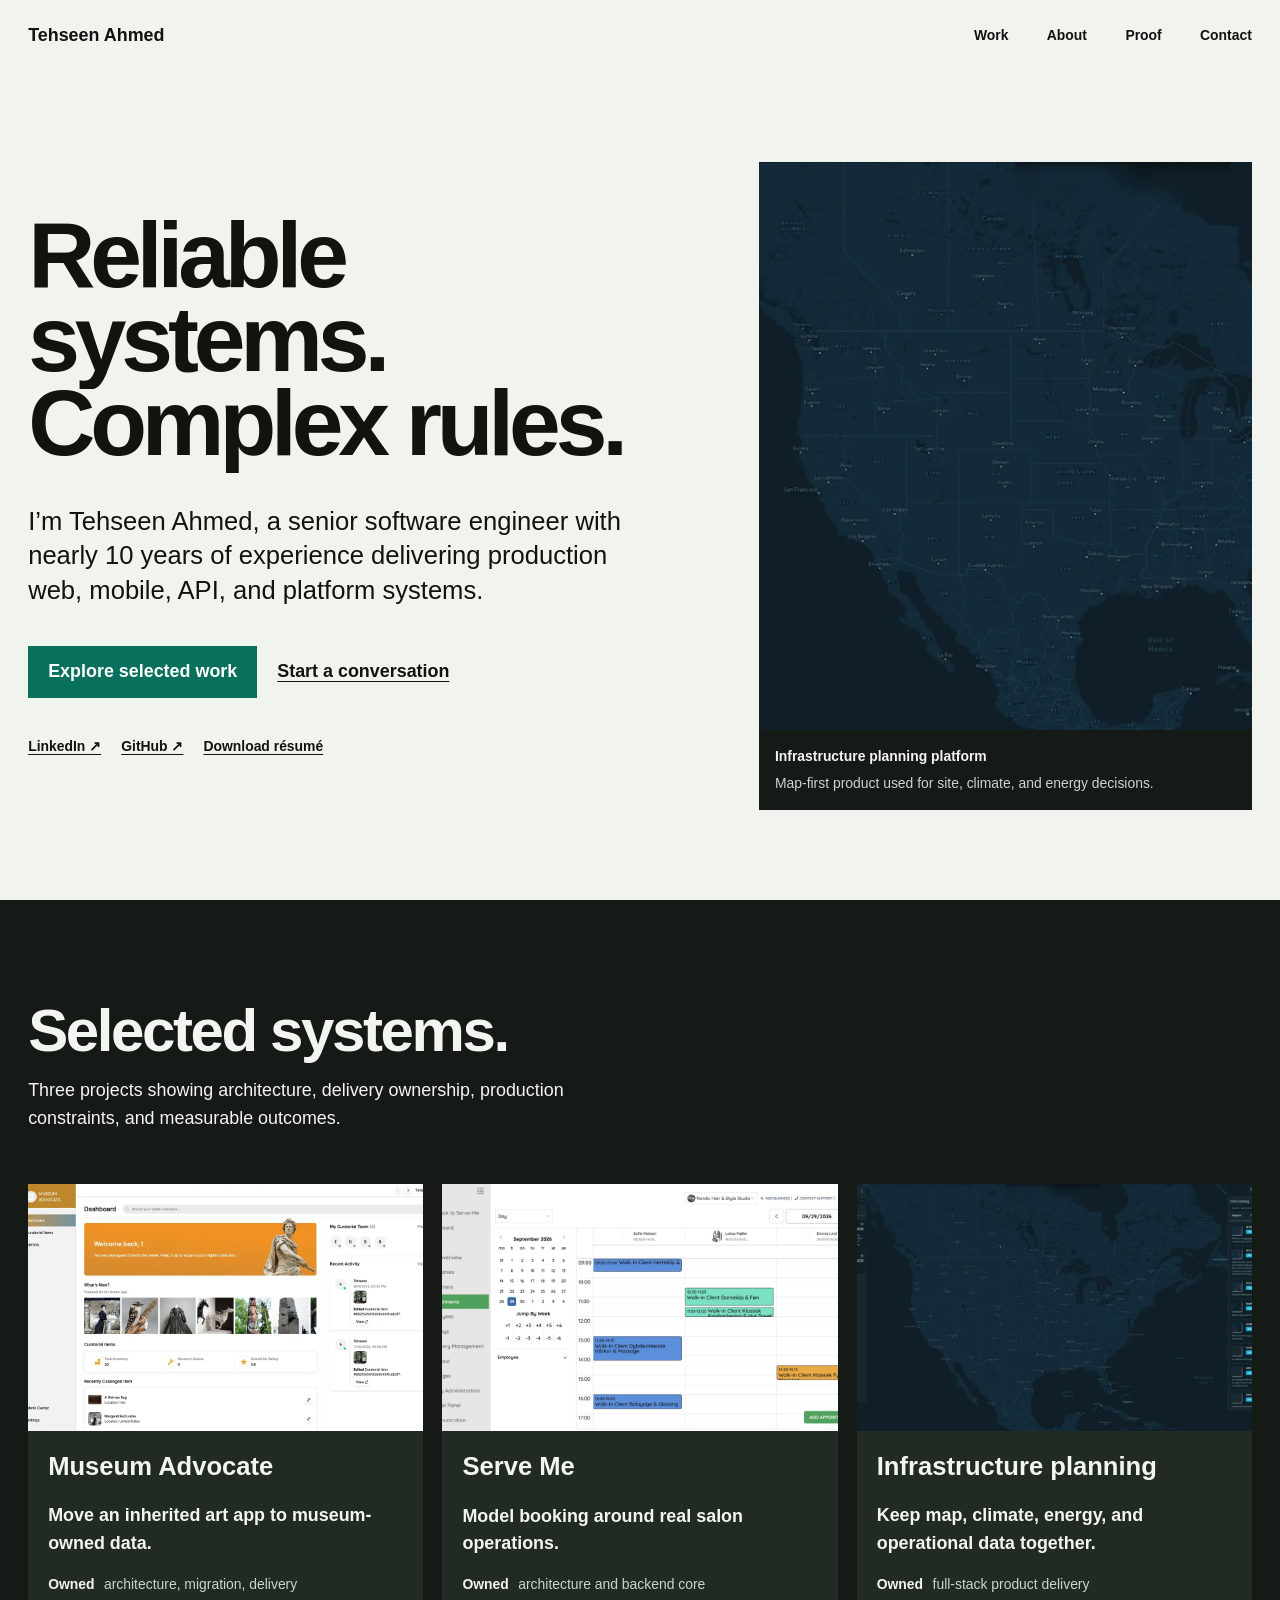
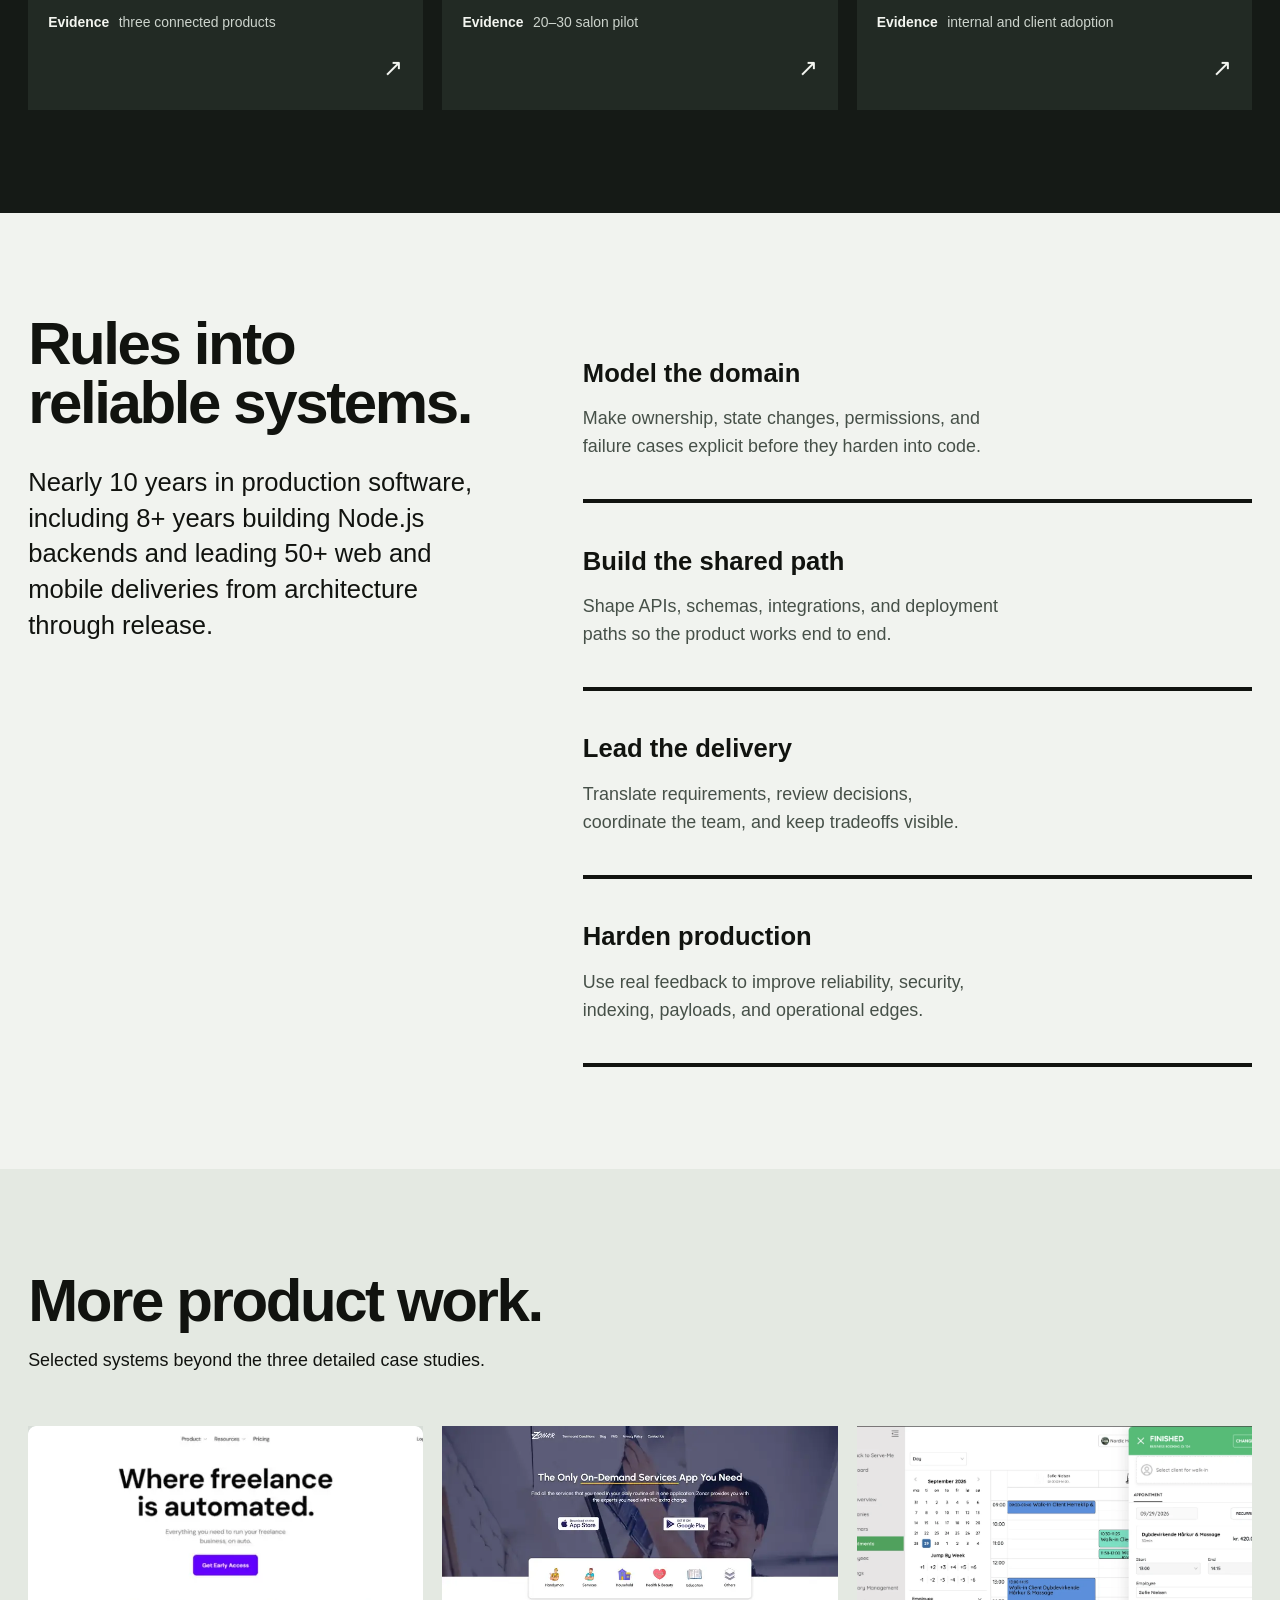
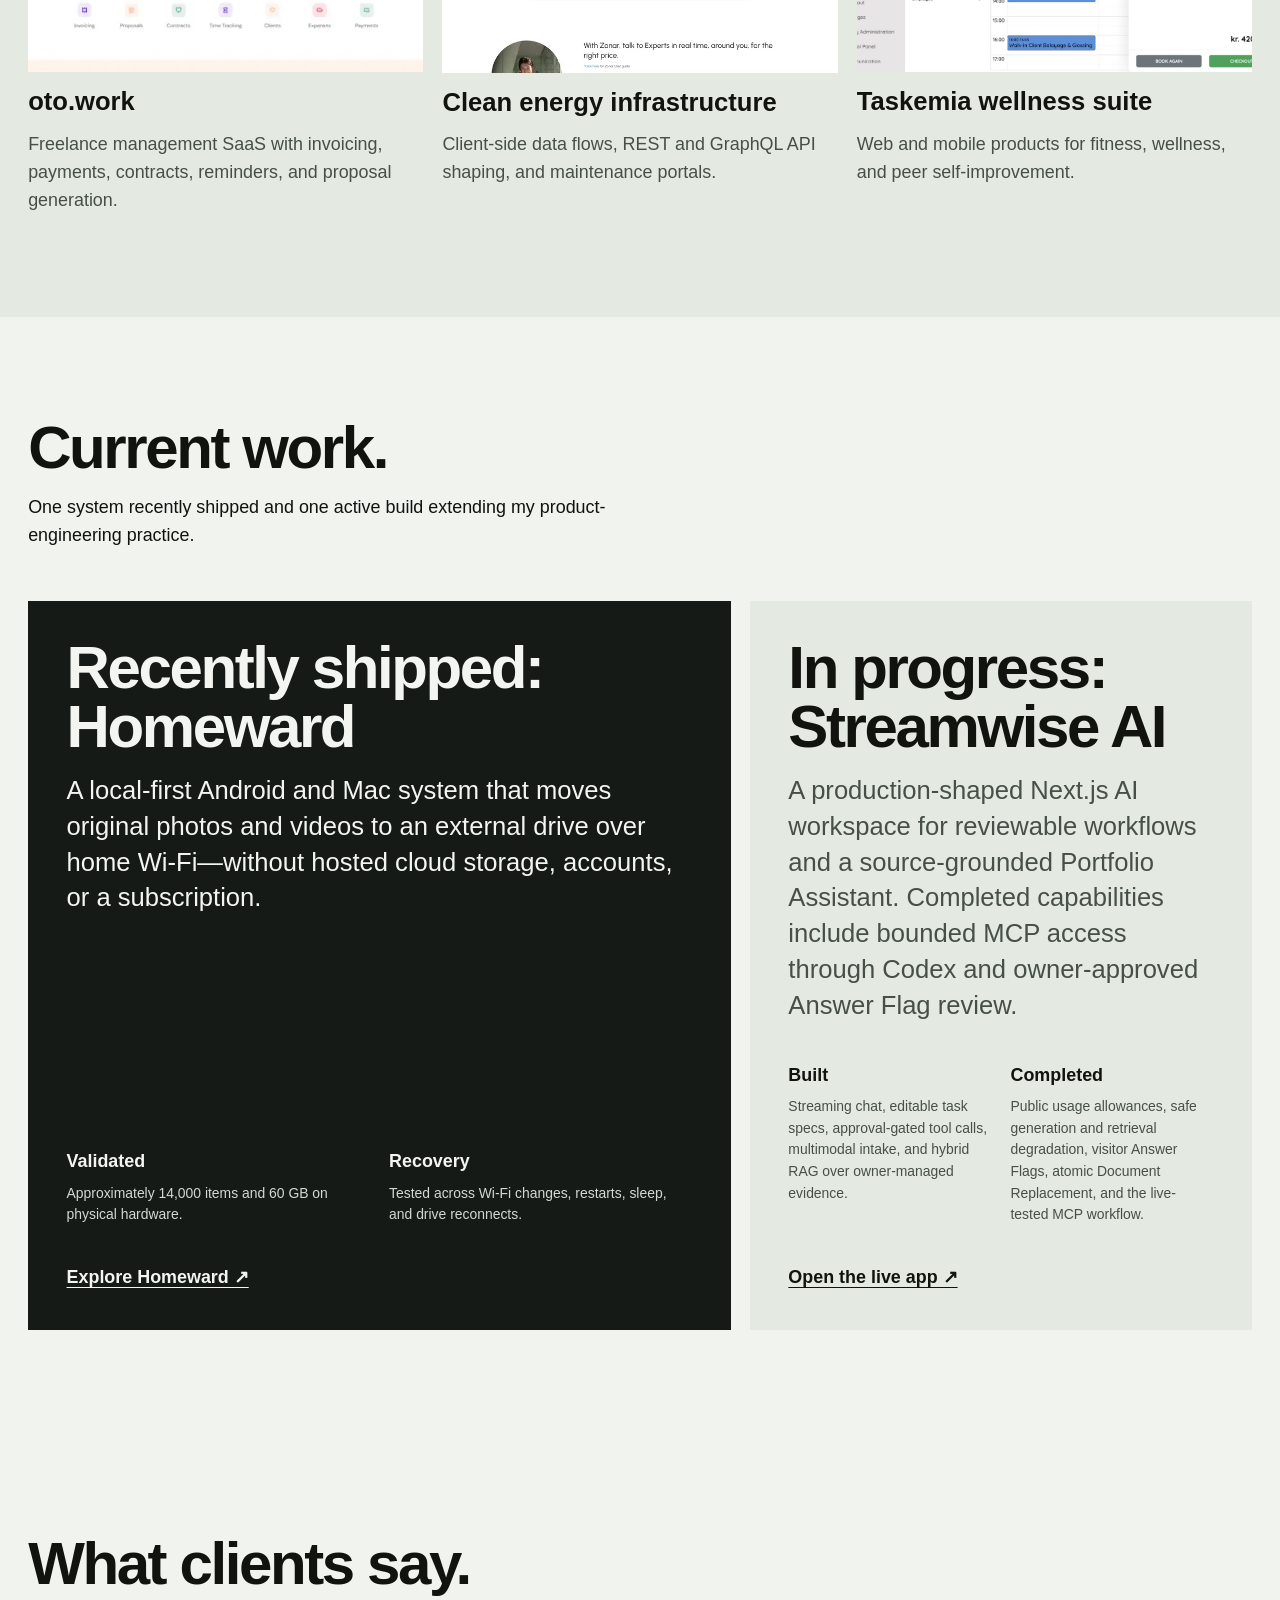
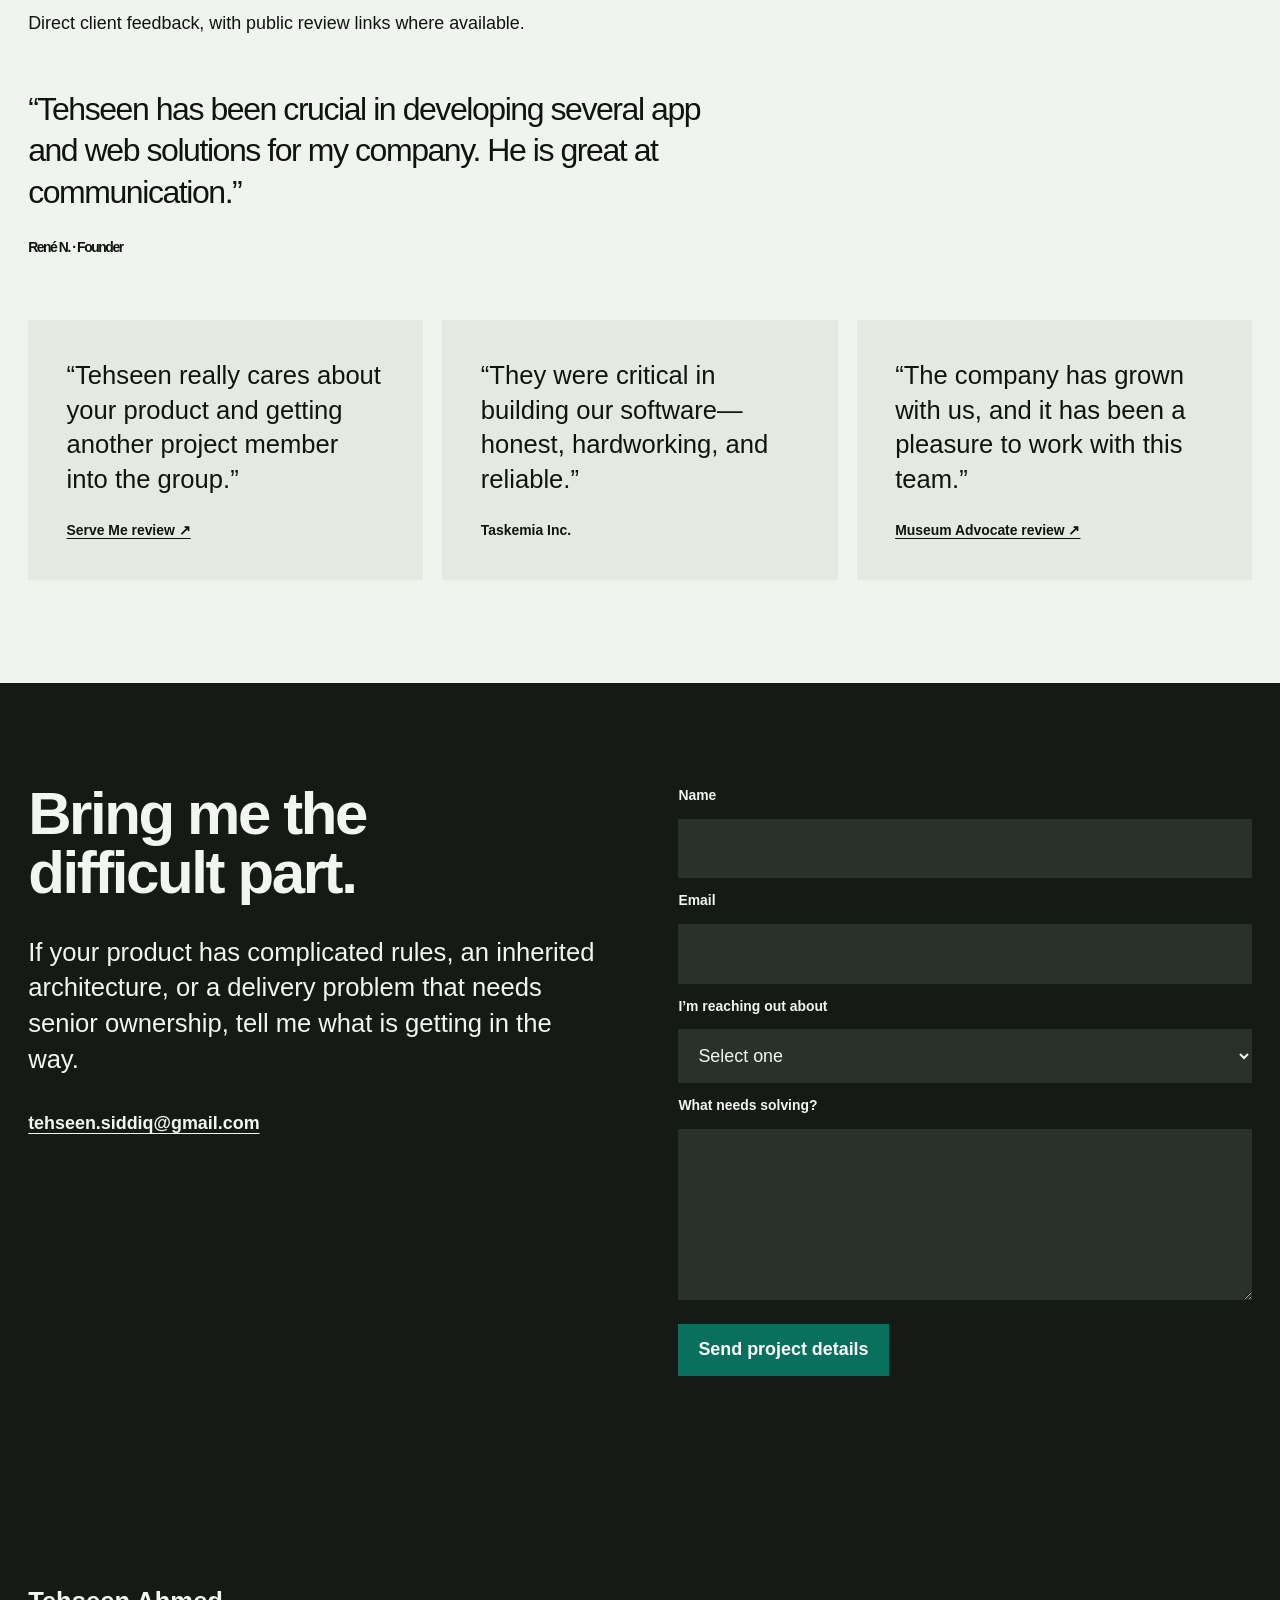
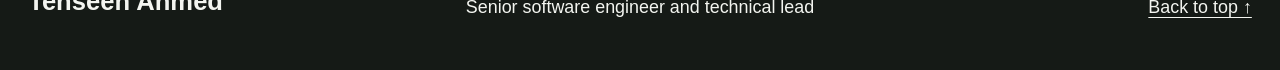
==== commit ae20dc38: "Update Streamwise capabilities and canonical app domain" ====
--- a/index.html
+++ b/index.html
@@ -336,14 +336,15 @@
               <h3>In progress: Streamwise AI</h3>
               <p>
                 A production-shaped Next.js AI workspace for reviewable workflows and a
-                source-grounded Portfolio Assistant. Week 6 is implemented and in review.
+                source-grounded Portfolio Assistant. Completed capabilities include bounded MCP access
+                through Codex and owner-approved Answer Flag review.
               </p>
             </div>
             <dl>
               <div><dt>Built</dt><dd>Streaming chat, editable task specs, approval-gated tool calls, multimodal intake, and hybrid RAG over owner-managed evidence.</dd></div>
-              <div><dt>In review</dt><dd>Public usage allowances, safe generation and retrieval degradation, visitor Answer Flags, and atomic Document Replacement.</dd></div>
+              <div><dt>Completed</dt><dd>Public usage allowances, safe generation and retrieval degradation, visitor Answer Flags, atomic Document Replacement, and the live-tested MCP workflow.</dd></div>
             </dl>
-            <a href="https://streamwise-ai-wine.vercel.app" target="_blank" rel="noreferrer">Open the live Week 5 app ↗</a>
+            <a href="https://streamwise.tehseenahmed.me" target="_blank" rel="noreferrer">Open the live app ↗</a>
           </article>
         </div>
       </section>
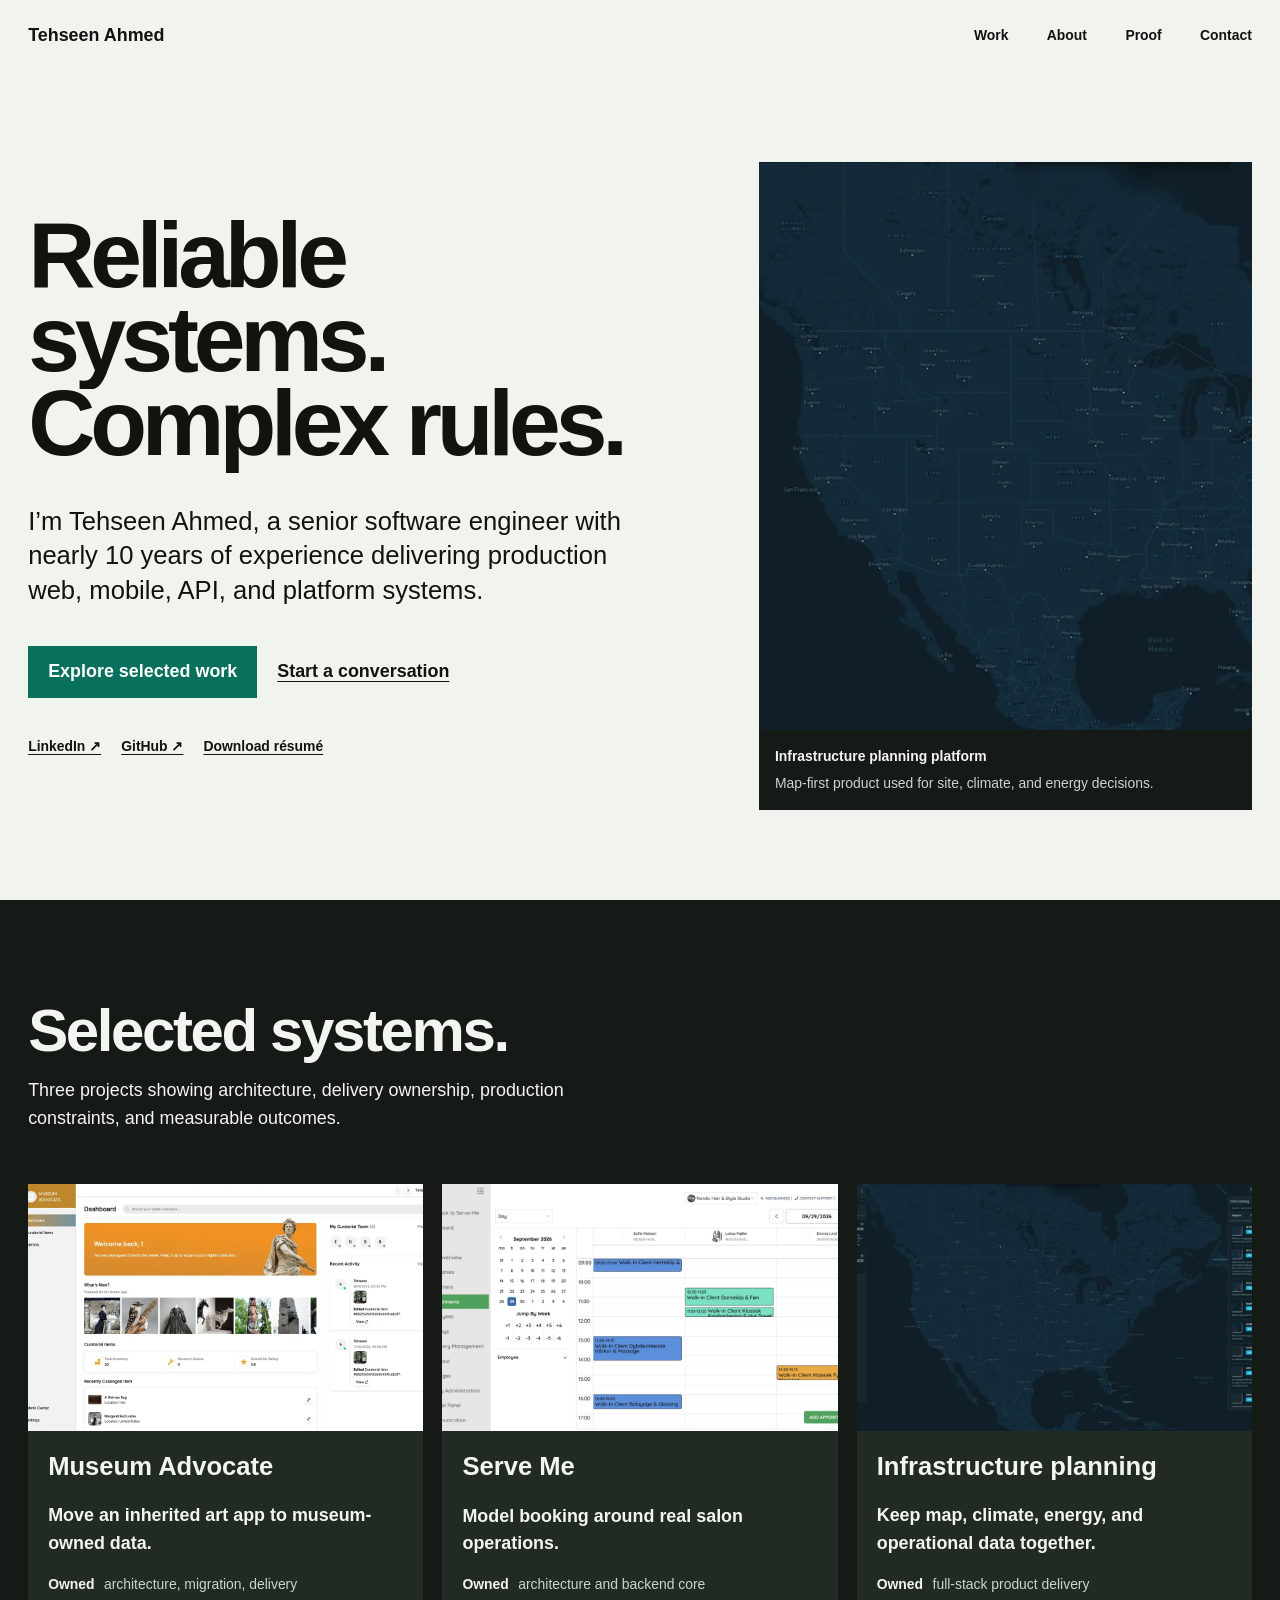
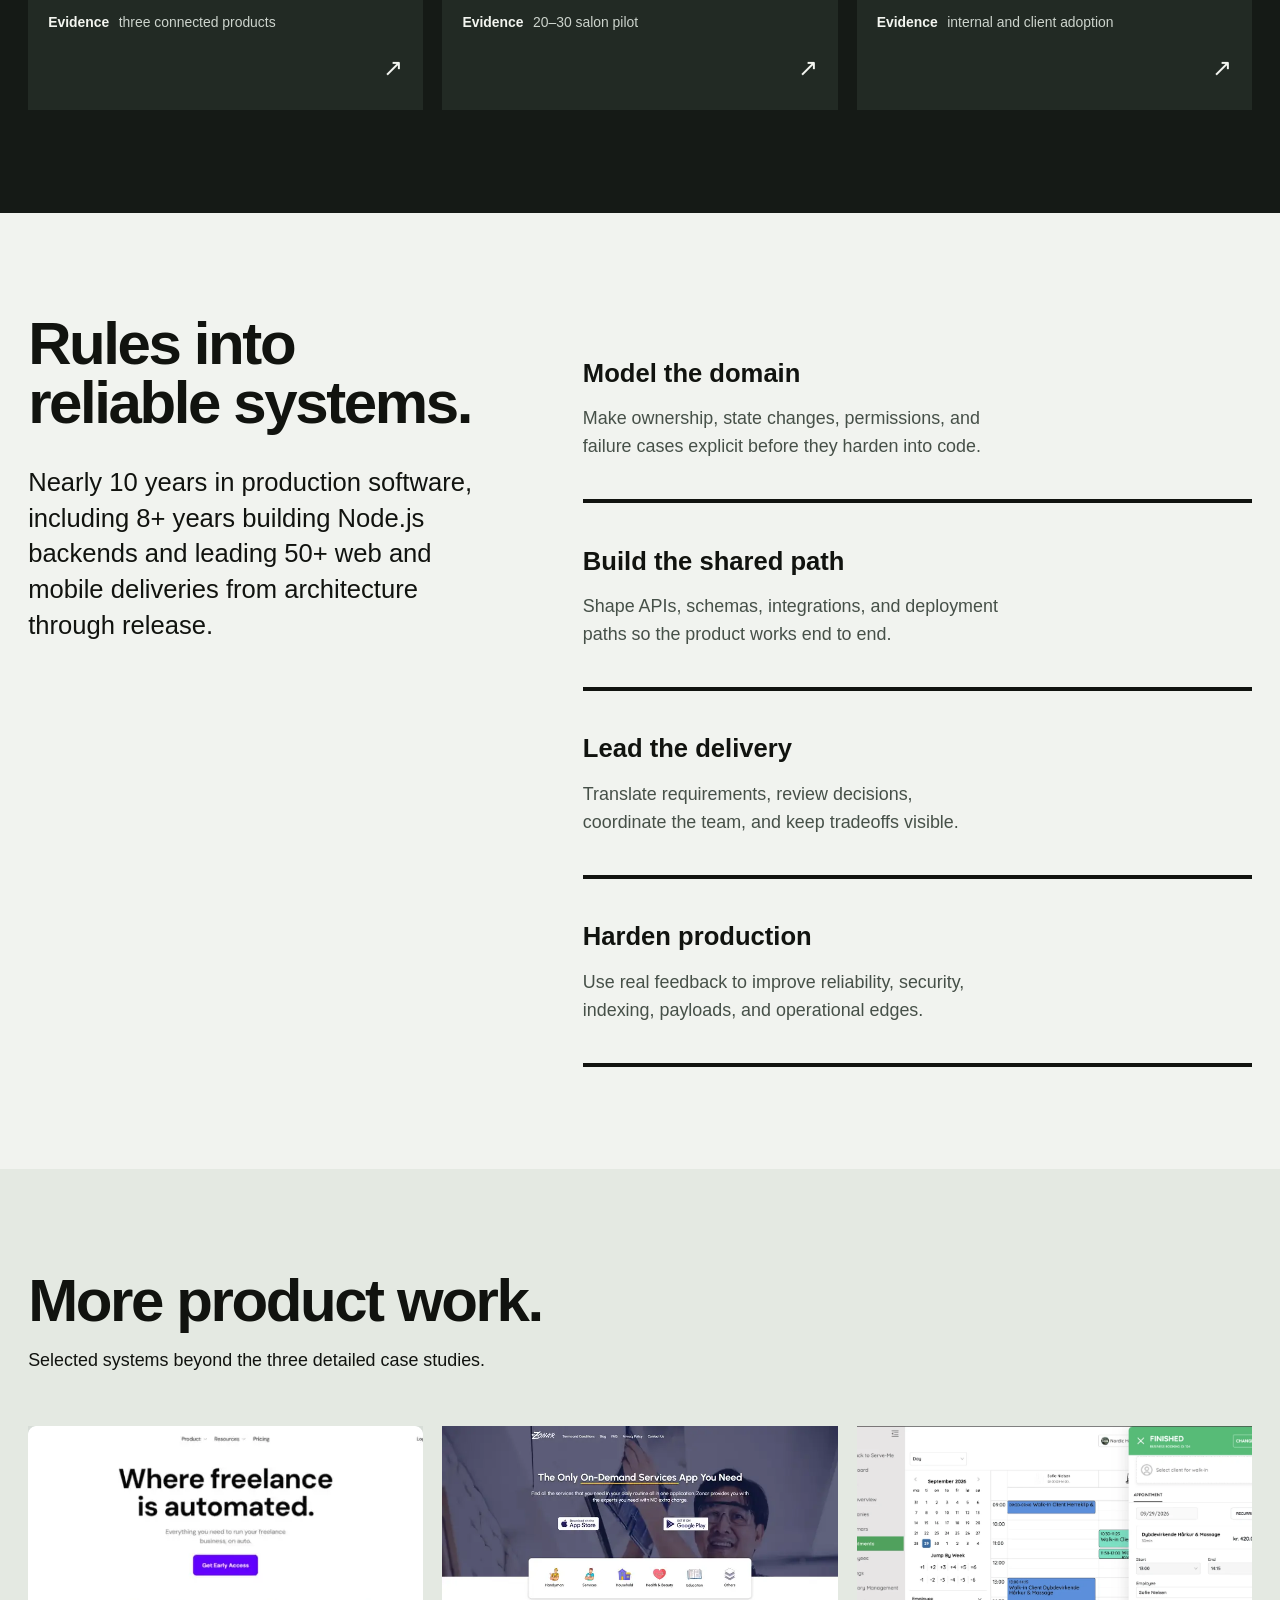
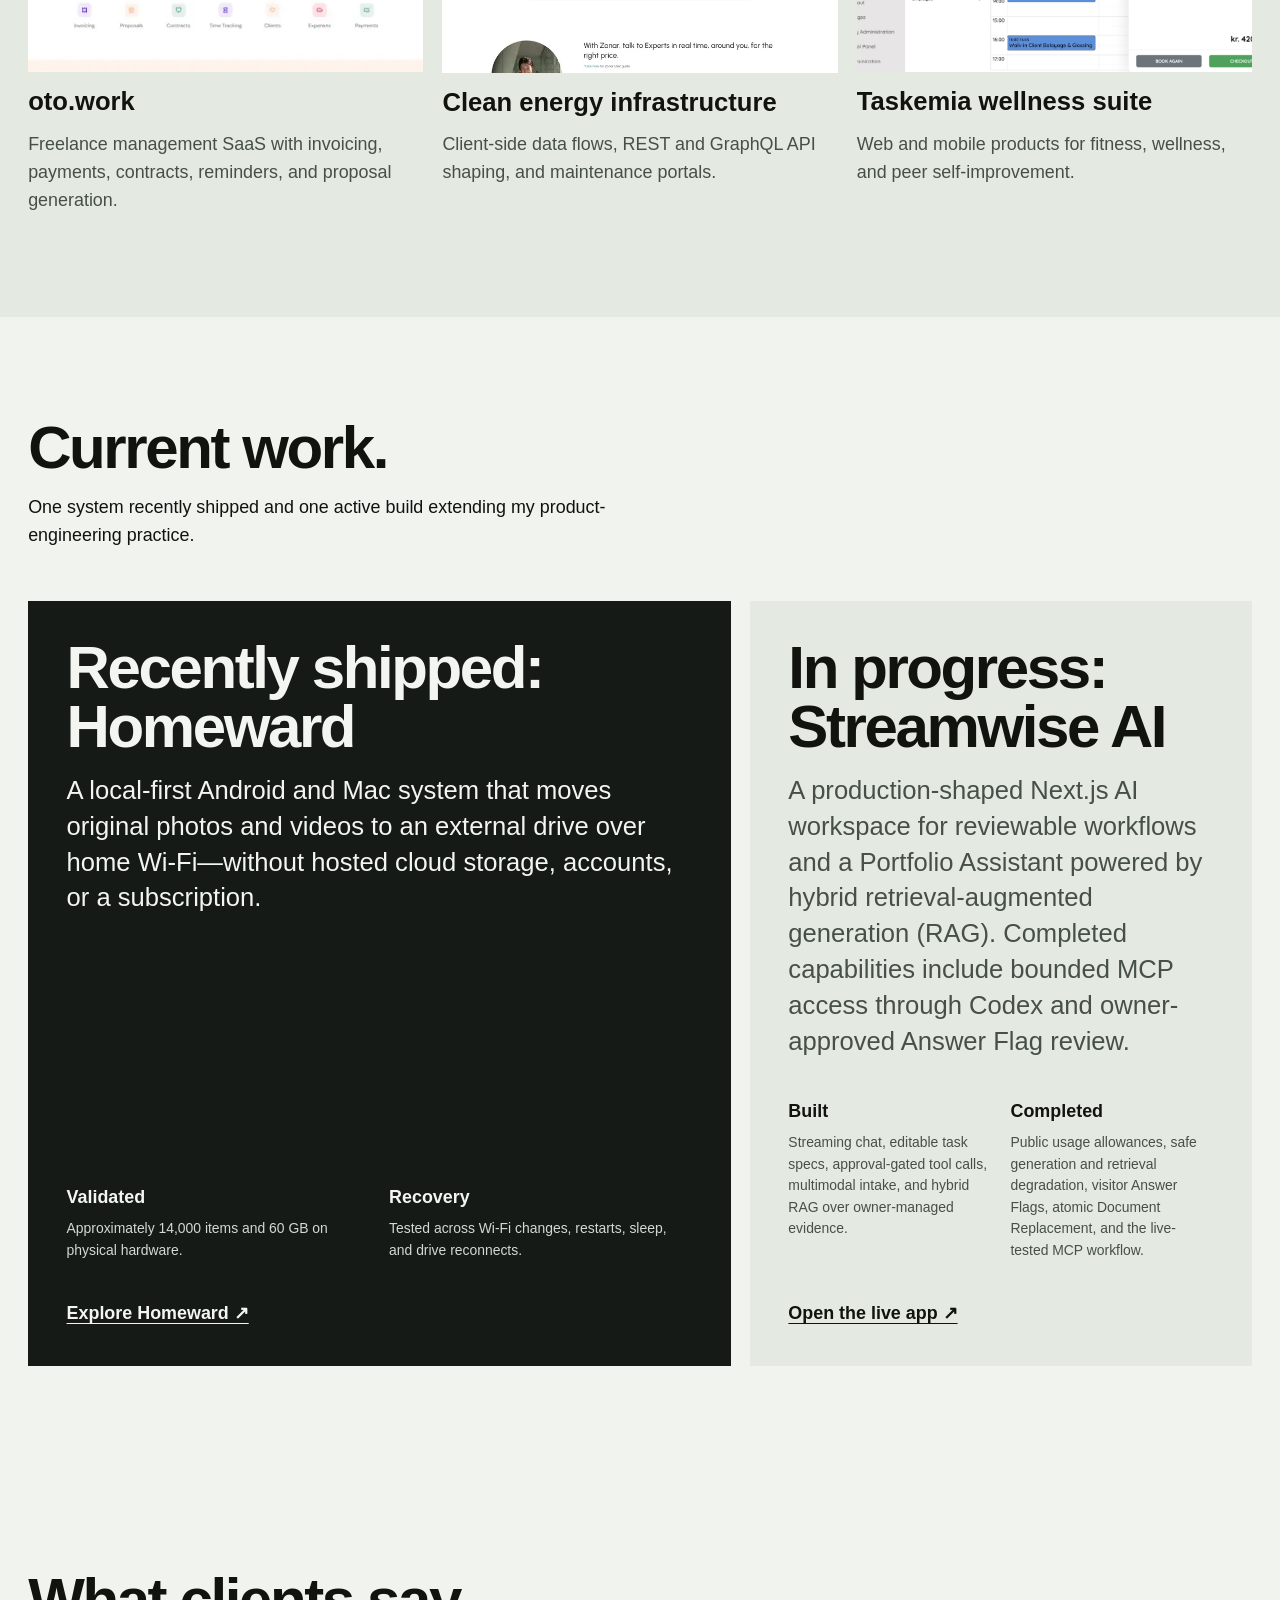
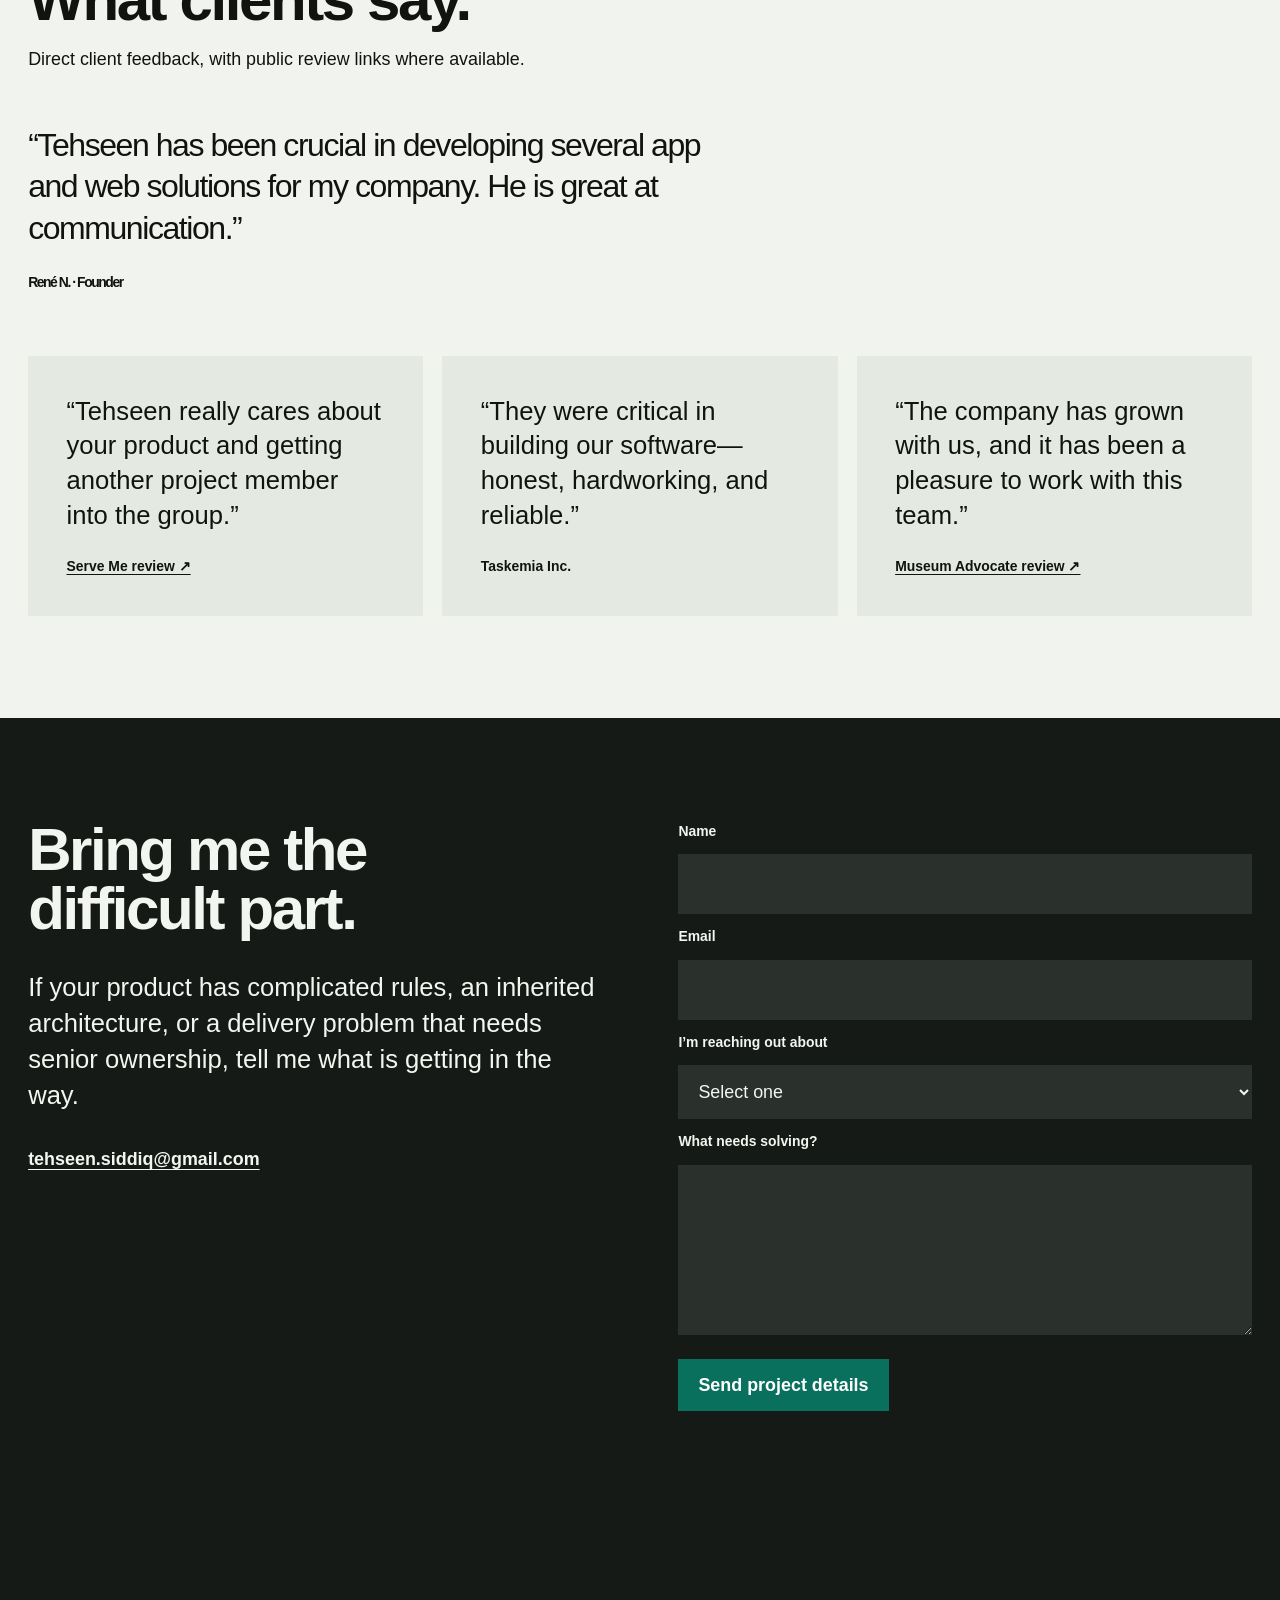
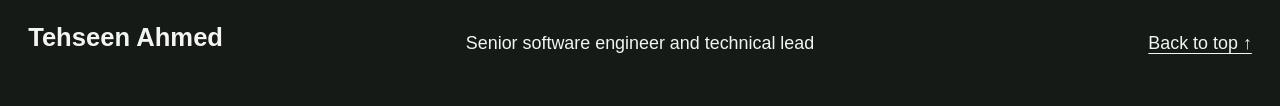
==== commit 556eb45b: "Name hybrid retrieval-augmented generation in Streamwise overview" ====
--- a/index.html
+++ b/index.html
@@ -336,7 +336,8 @@
               <h3>In progress: Streamwise AI</h3>
               <p>
                 A production-shaped Next.js AI workspace for reviewable workflows and a
-                source-grounded Portfolio Assistant. Completed capabilities include bounded MCP access
+                Portfolio Assistant powered by hybrid retrieval-augmented generation (RAG).
+                Completed capabilities include bounded MCP access
                 through Codex and owner-approved Answer Flag review.
               </p>
             </div>
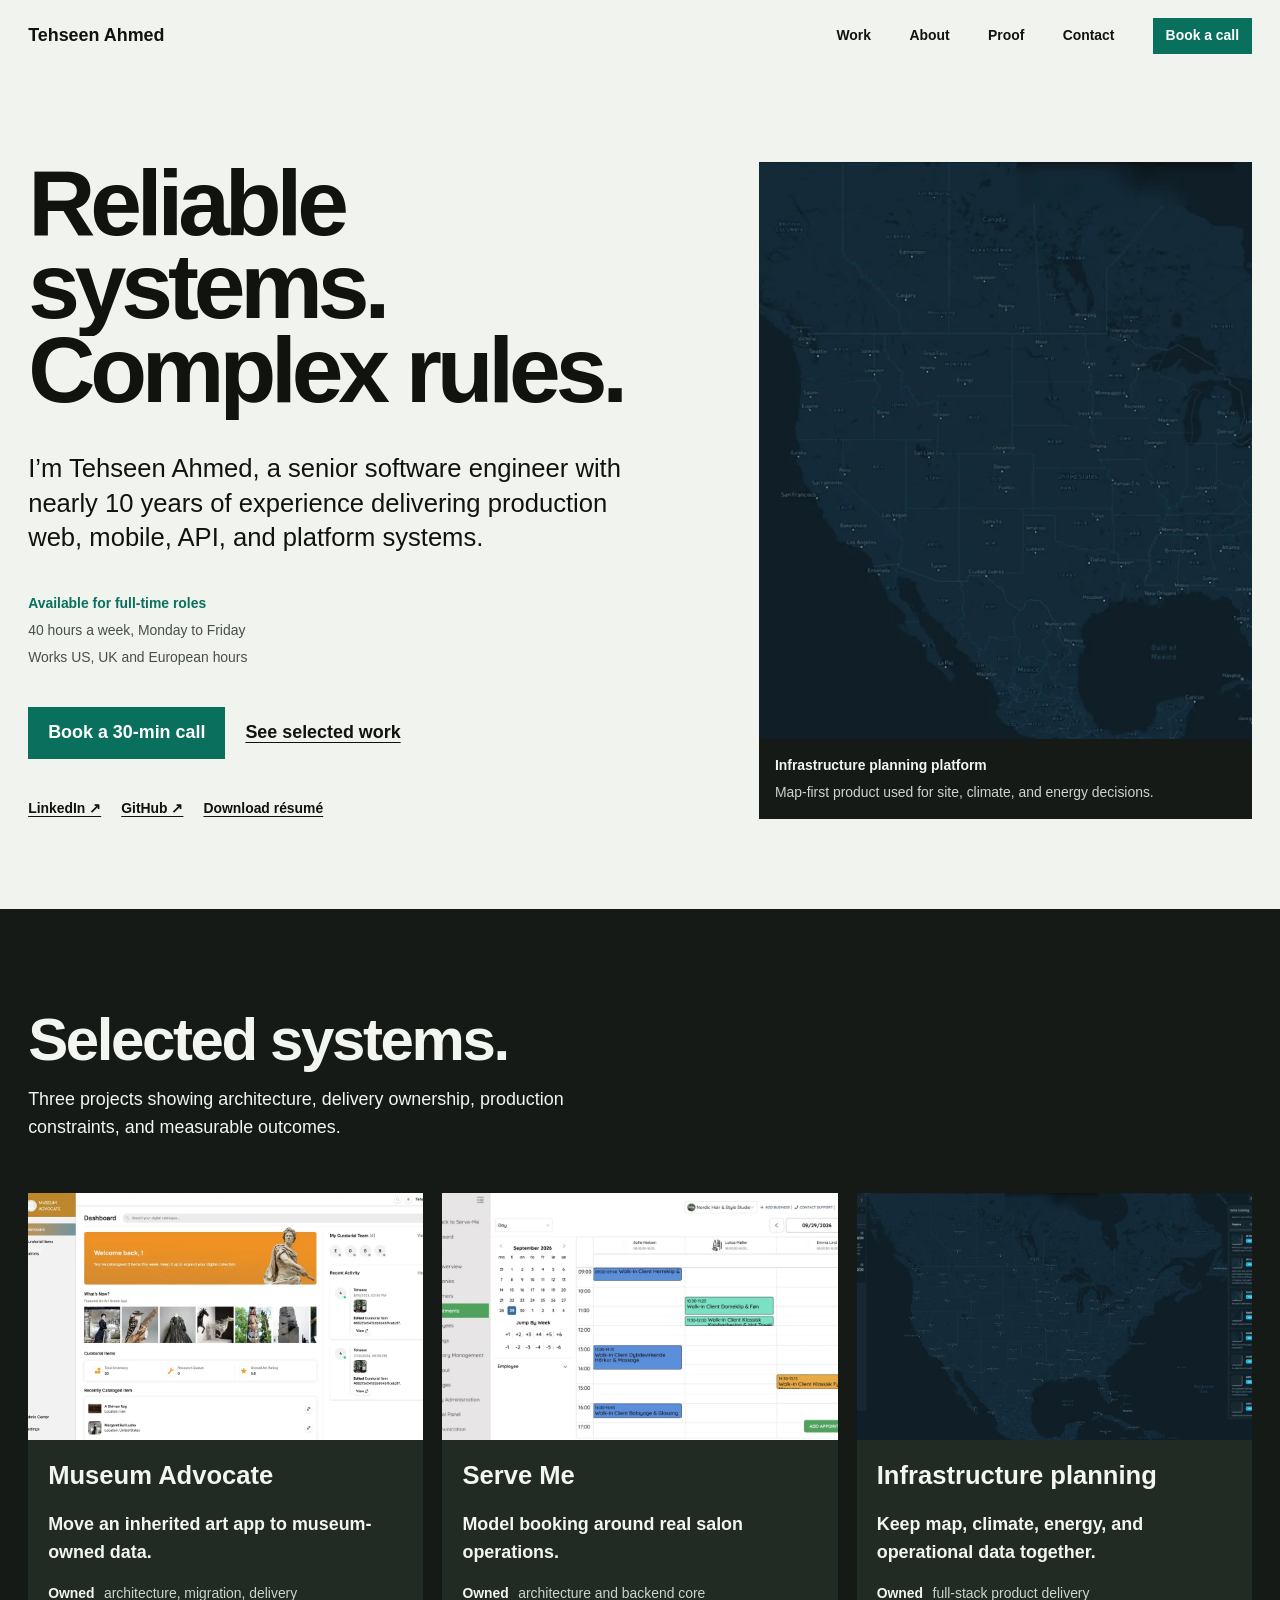
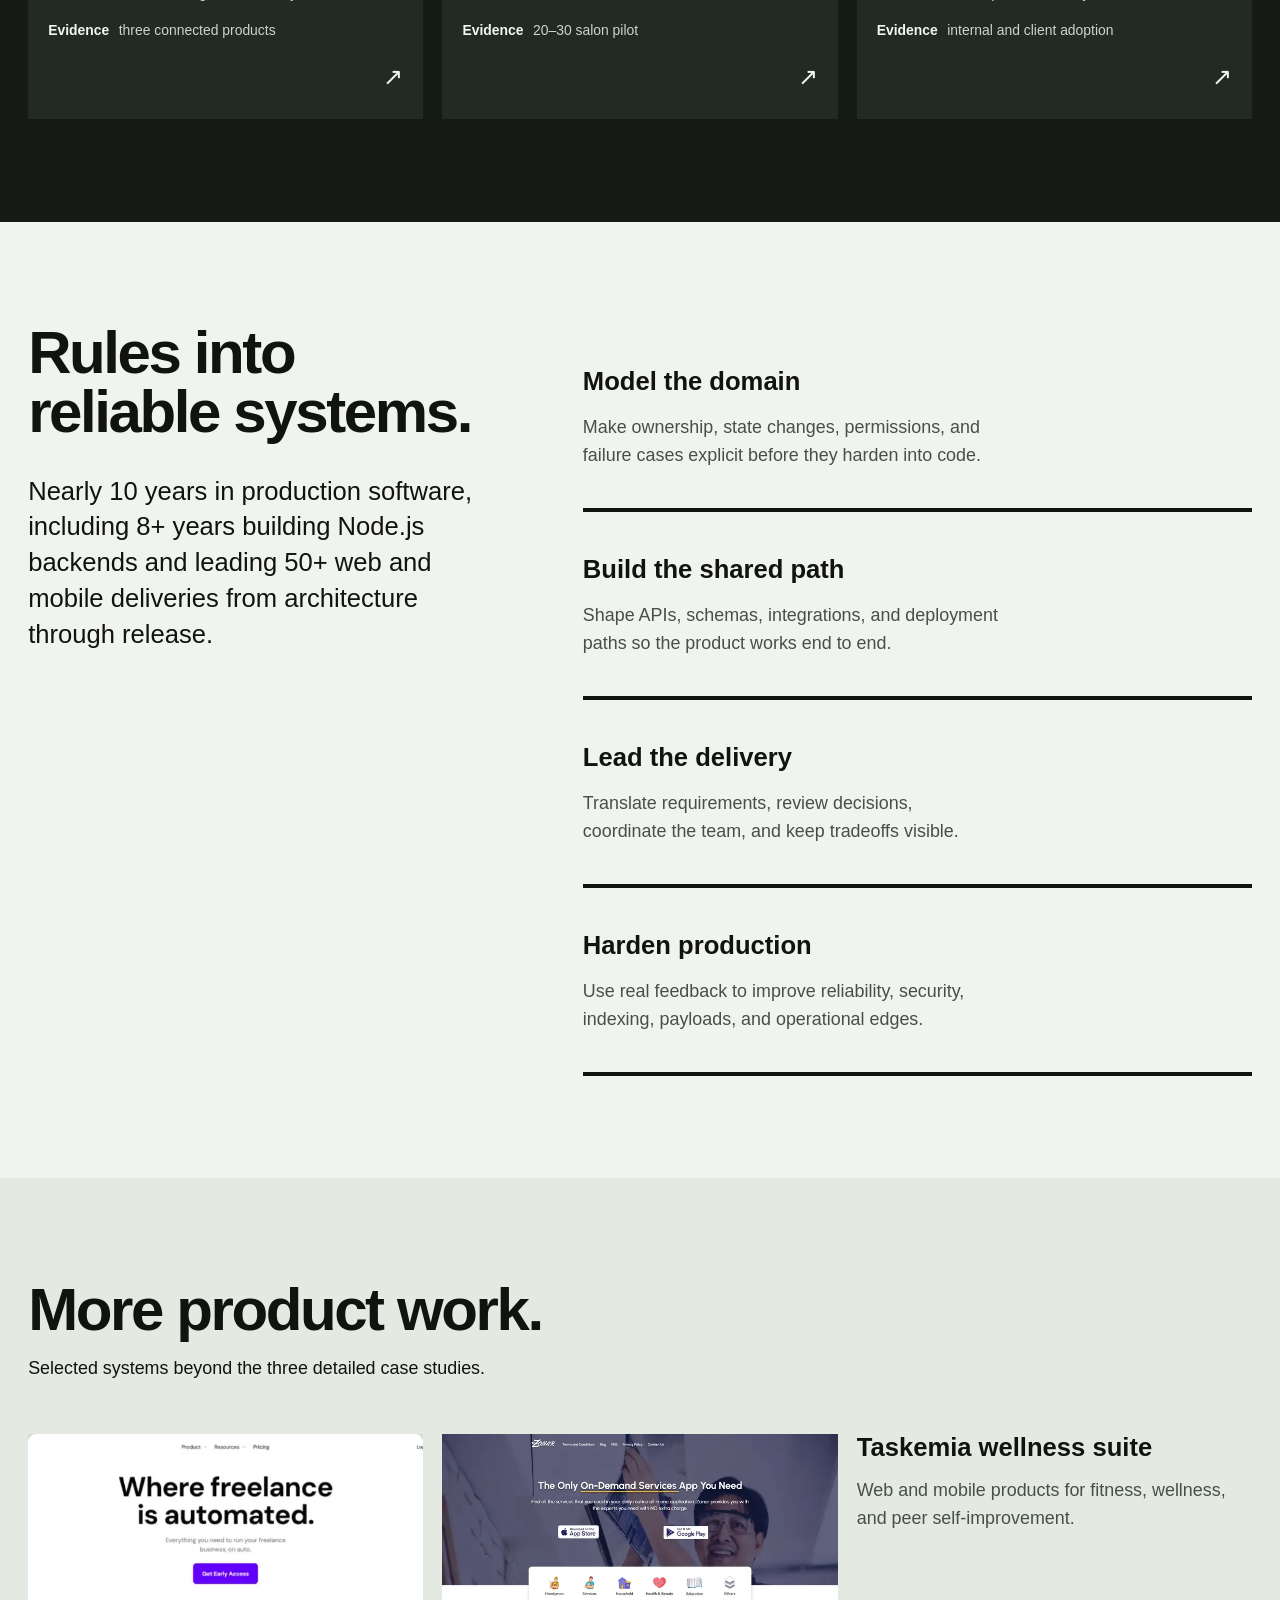
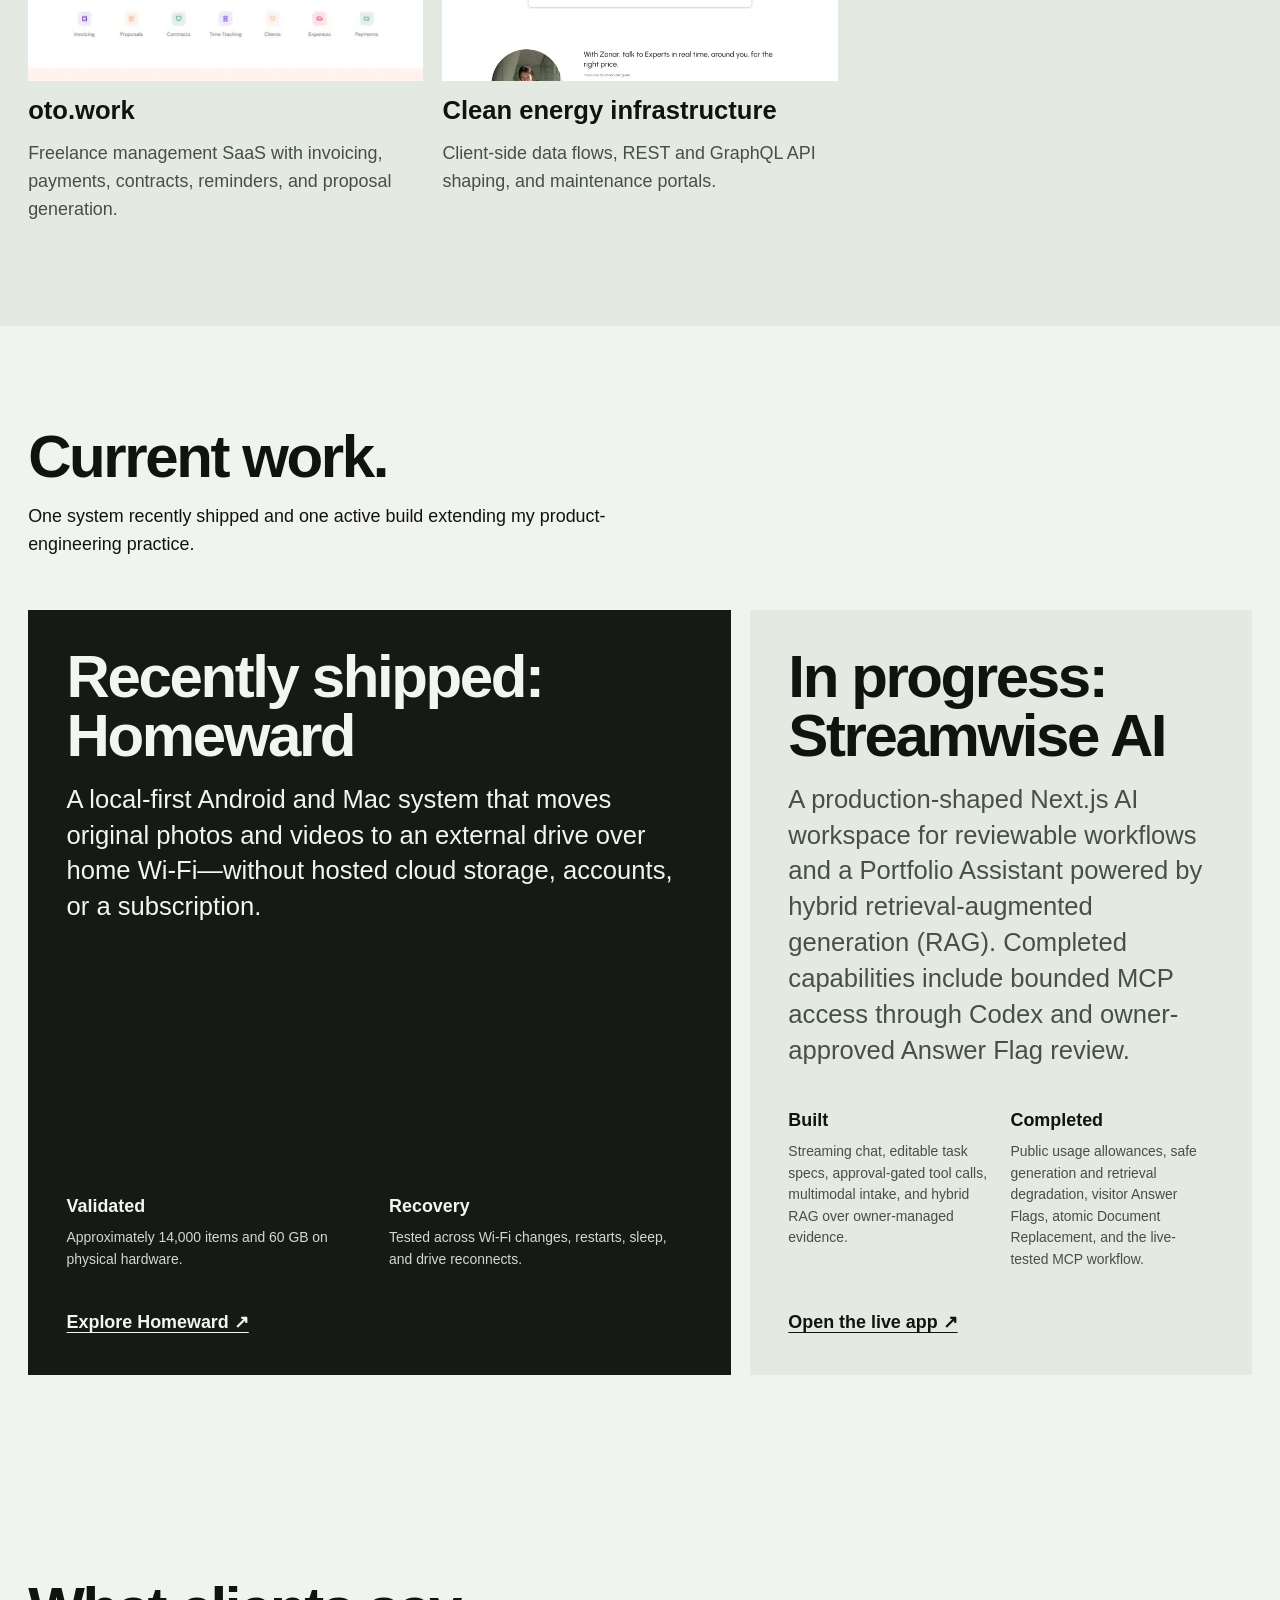
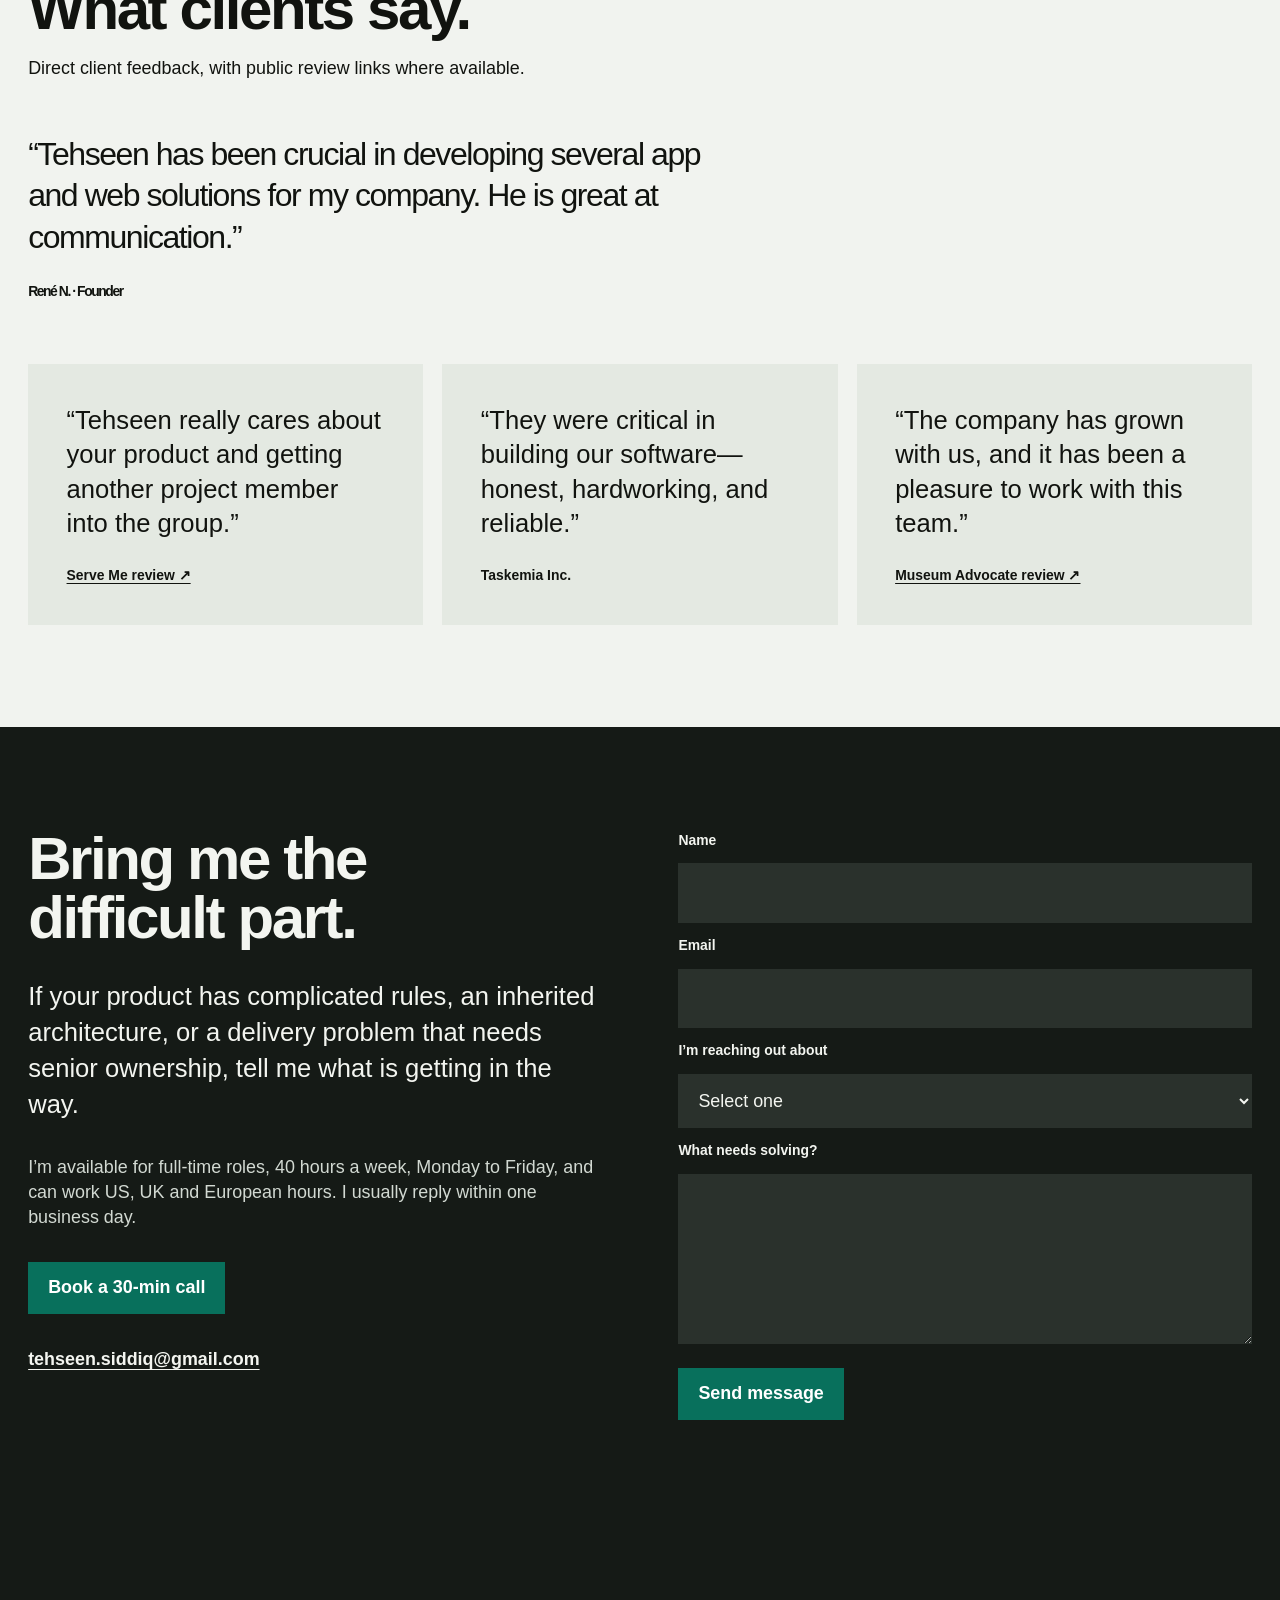
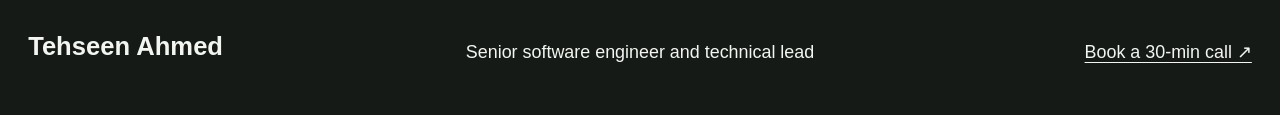
==== commit 3b344de9: "Improve portfolio conversion paths - Add availability line and make "Book a 30-min call" the primary" ====
--- a/index.html
+++ b/index.html
@@ -57,7 +57,10 @@
       >
       <nav class="nav-links" aria-label="Primary navigation">
         <a href="#work">Work</a><a href="#about">About</a
-        ><a href="#proof">Proof</a><a href="#contact">Contact</a>
+        ><a href="#proof">Proof</a><a href="#contact">Contact</a
+        ><a class="nav-cta" href="https://cal.com/tehseenahmed/30min" target="_blank" rel="noreferrer"
+          >Book a call</a
+        >
       </nav>
     </header>
     <main id="top">
@@ -75,13 +78,19 @@
             of experience delivering production web, mobile, API, and platform
             systems.
           </p>
+          <p class="hero-availability" data-load style="--d: 460ms">
+            <strong>Available for full-time roles</strong>
+            <span>40 hours a week, Monday to Friday</span>
+            <span>Works US, UK and European hours</span>
+          </p>
           <div class="hero-actions" data-load style="--d: 500ms">
-            <a class="button primary" href="#work">Explore selected work</a
-            ><a
-              class="text-action"
-              href="mailto:tehseen.siddiq@gmail.com?subject=Portfolio%20inquiry"
-              >Start a conversation</a
-            >
+            <a
+              class="button primary"
+              href="https://cal.com/tehseenahmed/30min"
+              target="_blank"
+              rel="noreferrer"
+              >Book a 30-min call</a
+            ><a class="text-action" href="#work">See selected work</a>
           </div>
           <div
             class="profile-links"
@@ -177,45 +186,6 @@
             ><span class="project-arrow" aria-hidden="true">↗</span></a
           >
         </div>
-        <div class="project-preview" data-reveal aria-live="polite">
-          <figure class="preview-frame is-active" data-project-image="museum">
-            <img
-              src="./assets/optimized/museum-dashboard-card.webp"
-              alt="Museum Advocate collection dashboard"
-              width="1260"
-              height="722"
-              loading="lazy"
-            />
-            <figcaption>
-              Museum teams manage collection data in the shared platform.
-            </figcaption>
-          </figure>
-          <figure class="preview-frame" data-project-image="serve">
-            <img
-              src="./assets/optimized/serve-appointments-card.webp"
-              alt="Serve Me appointment calendar"
-              width="1260"
-              height="680"
-              loading="lazy"
-            />
-            <figcaption>
-              Availability follows staffing, service, and booking constraints.
-            </figcaption>
-          </figure>
-          <figure class="preview-frame" data-project-image="infrastructure">
-            <img
-              src="./assets/optimized/infrastructure-planning-platform-card.webp"
-              alt="Infrastructure planning map workspace"
-              width="1260"
-              height="722"
-              loading="lazy"
-            />
-            <figcaption>
-              Geography stays visible while teams move into detailed site
-              analysis.
-            </figcaption>
-          </figure>
-        </div>
       </section>
 
       <section class="about" id="about" aria-labelledby="about-title">
@@ -294,13 +264,6 @@
             </p>
           </article>
           <article data-reveal>
-            <img
-              src="./assets/optimized/serve-edit-appointment-card.webp"
-              alt="Product workflow interface"
-              width="1260"
-              height="722"
-              loading="lazy"
-            />
             <h3>Taskemia wellness suite</h3>
             <p>
               Web and mobile products for fitness, wellness, and peer
@@ -411,6 +374,18 @@
             a delivery problem that needs senior ownership, tell me what is
             getting in the way.
           </p>
+          <p class="contact-availability">
+            I’m available for full-time roles, 40 hours a week, Monday to
+            Friday, and can work US, UK and European hours. I usually reply
+            within one business day.
+          </p>
+          <a
+            class="button primary"
+            href="https://cal.com/tehseenahmed/30min"
+            target="_blank"
+            rel="noreferrer"
+            >Book a 30-min call</a
+          >
           <a class="contact-email" href="mailto:tehseen.siddiq@gmail.com"
             >tehseen.siddiq@gmail.com</a
           >
@@ -442,22 +417,20 @@
           /><label for="intent">I’m reaching out about</label
           ><select id="intent" name="intent" required>
             <option value="" selected disabled>Select one</option>
+            <option value="full-time-role">A full-time role</option>
             <option value="client-project">A client project</option>
-            <option value="full-time-role">A full-time role</option>
             <option value="conversation">A conversation</option>
             <option value="other">Something else</option>
           </select><label for="message">What needs solving?</label
           ><textarea id="message" name="message" rows="5" required></textarea
-          ><button class="button primary" type="submit">
-            Send project details
-          </button>
+          ><button class="button primary" type="submit">Send message</button>
         </form>
       </section>
     </main>
     <footer class="site-footer">
       <strong>Tehseen Ahmed</strong
       ><span>Senior software engineer and technical lead</span
-      ><a href="#top">Back to top ↑</a>
+      ><a href="https://cal.com/tehseenahmed/30min" target="_blank" rel="noreferrer">Book a 30-min call ↗</a>
     </footer>
     <script src="./script.js"></script>
   </body>
--- a/styles.css
+++ b/styles.css
@@ -115,6 +115,7 @@
 }
 .nav-links {
   display: flex;
+  align-items: center;
   gap: clamp(1rem, 3vw, 2.5rem);
 }
 .nav-links a {
@@ -194,6 +195,39 @@
 }
 .text-action {
   font-weight: 800;
+}
+.button.secondary {
+  box-shadow: inset 0 0 0 2px currentColor;
+}
+.button.secondary:hover {
+  background: color-mix(in srgb, currentColor 10%, transparent);
+}
+.nav-links a.nav-cta {
+  padding: 0.45rem 0.8rem;
+  background: var(--accent);
+  color: var(--accent-ink);
+}
+.nav-links a.nav-cta:hover {
+  background: #045443;
+  text-decoration-color: transparent;
+}
+.hero-availability {
+  display: flex;
+  flex-wrap: wrap;
+  gap: 0.35rem 1.25rem;
+  max-width: 52ch;
+  font-size: var(--small);
+  color: var(--muted);
+}
+.hero-availability strong {
+  color: var(--accent);
+}
+.contact-copy .contact-availability {
+  font-size: var(--body);
+  color: #d2d9d2;
+}
+.contact-copy .button {
+  justify-self: start;
 }
 .profile-links {
   display: flex;
@@ -515,6 +549,12 @@
   justify-self: start;
   margin-top: 0.75rem;
 }
+.thank-you-actions {
+  display: flex;
+  flex-wrap: wrap;
+  align-items: center;
+  gap: 1rem 1.5rem;
+}
 .hidden-field {
   display: none;
 }
@@ -543,7 +583,6 @@
 }
 .thank-you-page .button {
   justify-self: start;
-  margin-top: 0.5rem;
 }
 .site-footer {
   min-height: 12rem;
